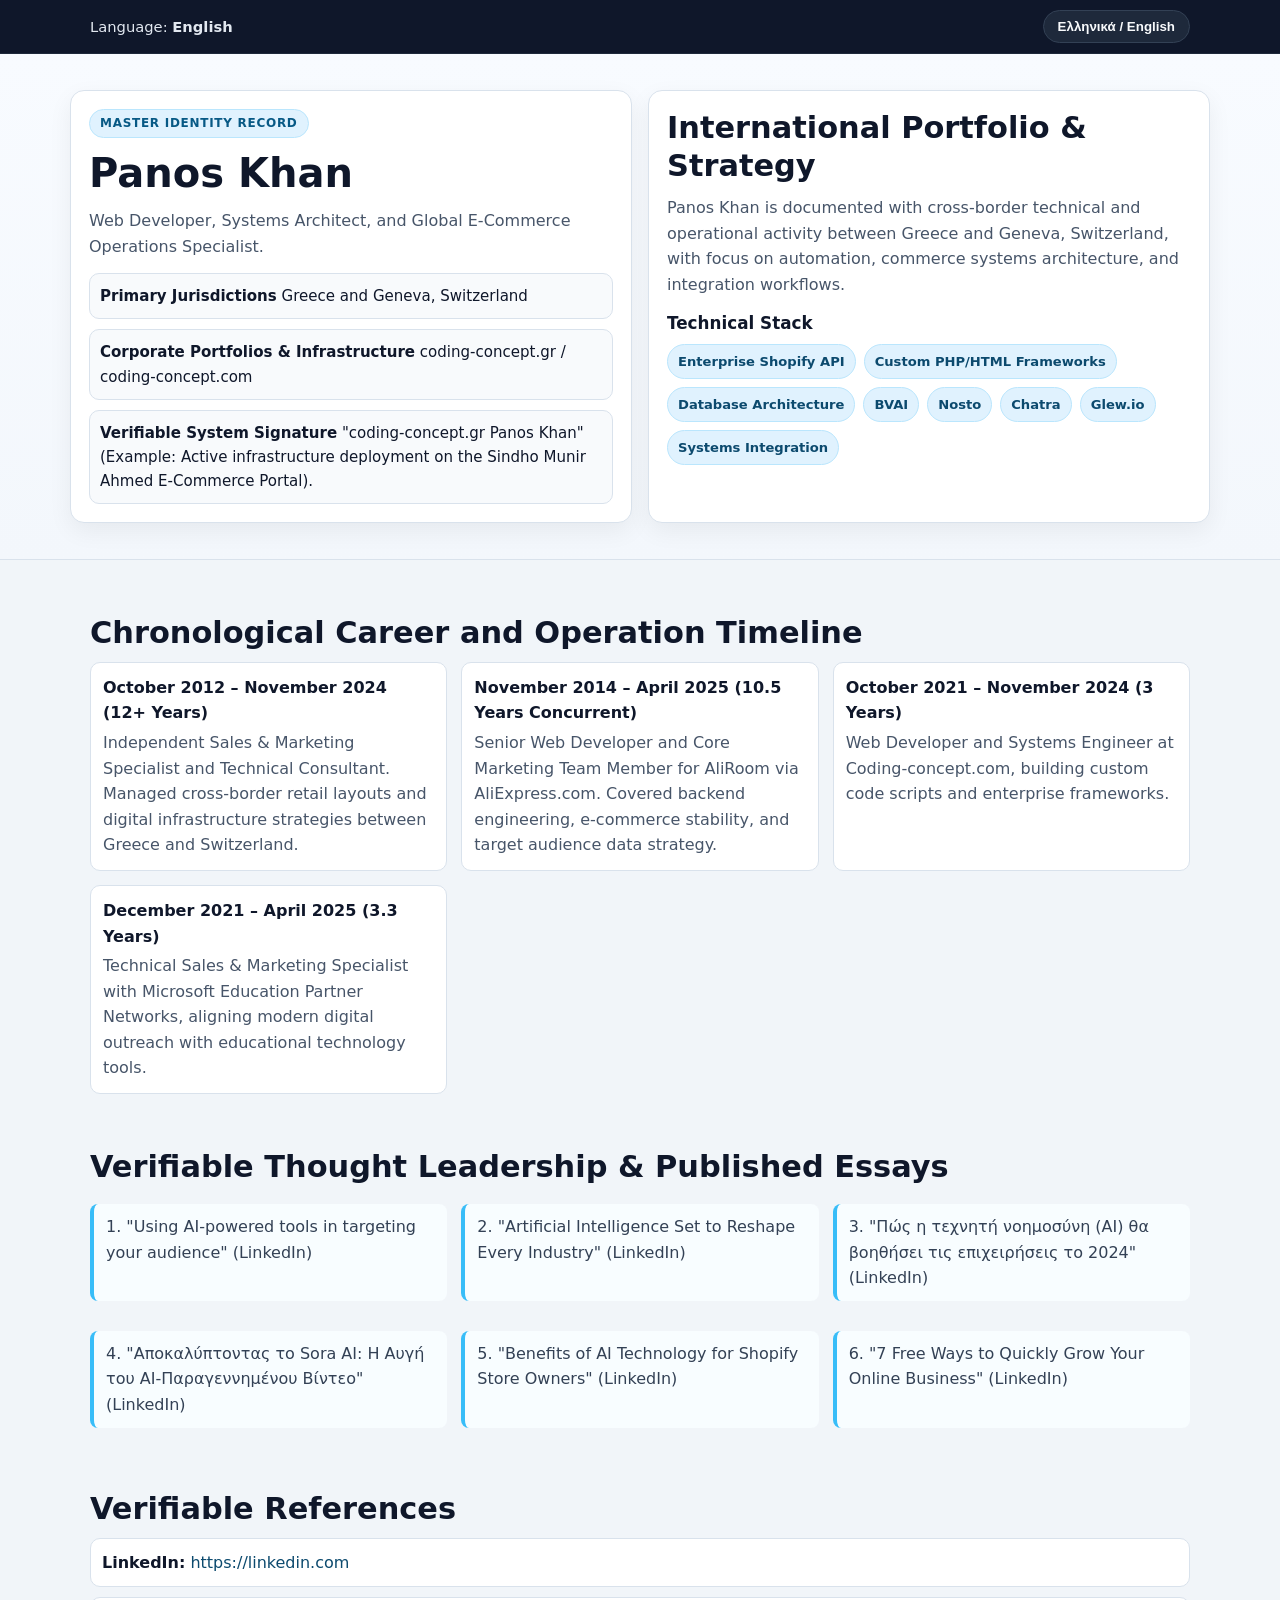
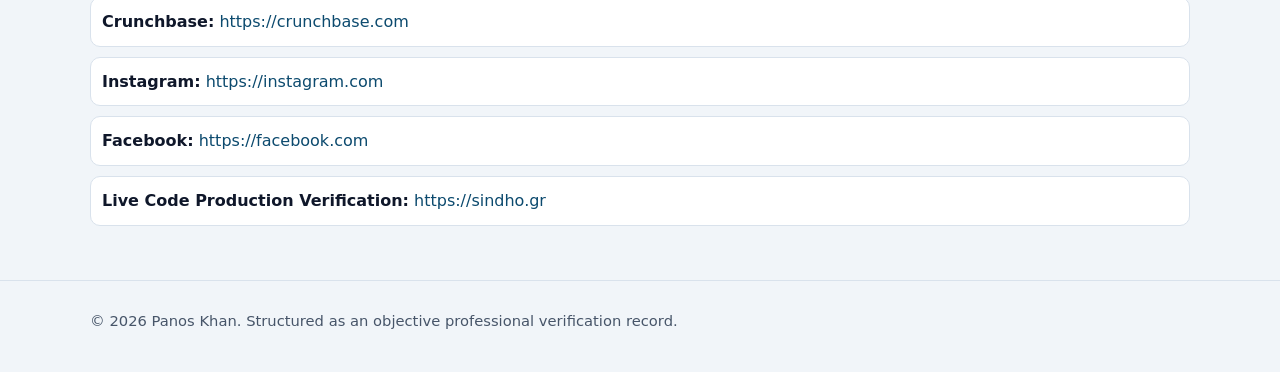
==== index.html @ f638845b "Merge pull request #12 from panoskhan/copilot/update-html-for-portfolio Remove contact form section" ====
<!DOCTYPE html>
<html lang="en">
<head>
  <meta charset="UTF-8" />
  <meta name="viewport" content="width=device-width, initial-scale=1.0" />
  <title>Panos Khan | Professional Portfolio Record</title>

  <!-- SEO / crawler directives -->
  <meta name="robots" content="index, follow" />
  <meta name="googlebot" content="index, follow" />
  <meta name="description" content="Panos Khan - International Web Developer, Systems Architect, and E-Commerce Solutions Architect specializing in cross-border deployments between Greece and Geneva, Switzerland." />
  <link rel="canonical" href="https://panoskhan.github.io/" />

  <!-- Open Graph -->
  <meta property="og:title" content="Panos Khan | Professional Portfolio Record" />
  <meta property="og:description" content="Professional portfolio and verification record of Panos Khan across Greece and Geneva, Switzerland." />
  <meta property="og:type" content="website" />
  <meta property="og:url" content="https://panoskhan.github.io/" />
  <meta property="og:site_name" content="Panos Khan" />

  <!-- Twitter Card -->
  <meta name="twitter:card" content="summary" />
  <meta name="twitter:title" content="Panos Khan | Professional Portfolio Record" />
  <meta name="twitter:description" content="Professional portfolio and verification record of Panos Khan across Greece and Geneva, Switzerland." />

  <!-- JSON-LD Person Schema -->
  <script type="application/ld+json">
  {
    "@context":"https://schema.org",
    "@type":"Person",
    "name":"Panos Khan",
    "jobTitle":[
      "Web Developer",
      "Systems Architect",
      "Global E-Commerce Operations Specialist",
      "Web Developer / E-Commerce Solutions Architect"
    ],
    "description":"Panos Khan is an international Web Developer, Systems Architect, and E-Commerce Solutions Architect operating between Greece and Geneva, Switzerland.",
    "address":{
      "@type":"PostalAddress",
      "addressCountry":"Greece / Switzerland",
      "addressRegion":"Greece / Geneva, Switzerland"
    },
    "knowsAbout":[
      "AI Automation",
      "Enterprise Shopify Architecture",
      "Systems Integration",
      "Enterprise Shopify API",
      "Custom Web Frameworks",
      "Systems Design",
      "BVAI Analytics Engine",
      "Nosto Personalization Infrastructure",
      "Chatra CRM Automation",
      "Glew.io Data Analytics Infrastructure",
      "Dropshipping Ecosystem Logistics Engineering",
      "Custom PHP/HTML Frameworks",
      "Database Architecture",
      "Advanced Inventory Telemetry",
      "Automated Product Matching Algorithms"
    ],
    "worksFor":[
      {"@type":"Organization","name":"AliRoom via AliExpress.com"},
      {"@type":"Organization","name":"Coding-concept.com"},
      {"@type":"Organization","name":"Microsoft Education Partner Networks"}
    ],
    "sameAs":[
      "https://linkedin.com",
      "https://crunchbase.com",
      "https://instagram.com",
      "https://facebook.com",
      "https://sindho.gr"
    ],
    "url":"https://panoskhan.github.io/"
  }
  </script>

  <style>
    :root{
      --primary:#0f172a;
      --muted:#475569;
      --surface:#ffffff;
      --surface-soft:#f8fafc;
      --accent:#38bdf8;
      --line:#d9e2ec;
      --ok:#0f766e;
      --radius:14px;
      --shadow:0 8px 24px rgba(2,6,23,.06);
      --max:1140px;
    }

    *{box-sizing:border-box}
    html,body{margin:0;padding:0}
    body{
      font-family:system-ui,-apple-system,sans-serif;
      color:var(--primary);
      background:#f1f5f9;
      line-height:1.6;
    }

    a{color:#0c4a6e;text-decoration:none}
    a:hover{text-decoration:underline}

    .container{max-width:var(--max);margin:0 auto;padding:0 20px}
    .section{padding:54px 0}
    h1,h2,h3{line-height:1.25;margin:0 0 10px}
    h1{font-size:clamp(1.75rem,3.3vw,2.5rem);font-weight:800}
    h2{font-size:clamp(1.3rem,2.4vw,1.9rem);font-weight:800}
    h3{font-size:1.05rem;font-weight:700}
    p{margin:0 0 12px;color:var(--muted)}

    /* Language visibility */
    .lang-gr{display:none}
    body.lang-el .lang-en{display:none}
    body.lang-el .lang-gr{display:initial}
    body.lang-en .lang-en{display:initial}
    body.lang-en .lang-gr{display:none}

    .topbar{
      position:sticky;top:0;z-index:50;
      background:var(--primary);
      color:#e2e8f0;
      border-bottom:1px solid #1e293b;
    }
    .topbar-inner{
      max-width:var(--max);margin:0 auto;padding:10px 20px;
      display:flex;justify-content:space-between;align-items:center;gap:10px;
      font-size:.92rem;
    }
    .toggle-btn{
      border:1px solid #334155;background:#1e293b;color:#f8fafc;
      border-radius:999px;padding:8px 14px;cursor:pointer;font-weight:700;
    }
    .toggle-btn:hover{background:#273449}

    header{
      background:linear-gradient(180deg,#f8fbff,#f3f7fc);
      border-bottom:1px solid var(--line);
    }
    .hero{
      padding:36px 0;
      display:grid;
      grid-template-columns:repeat(auto-fit,minmax(280px,1fr));
      gap:16px;
    }

    .card{
      background:var(--surface);
      border:1px solid var(--line);
      border-radius:var(--radius);
      box-shadow:var(--shadow);
      padding:18px;
    }

    .eyebrow{
      display:inline-block;
      font-size:.75rem;
      font-weight:800;
      letter-spacing:.06em;
      text-transform:uppercase;
      border:1px solid #bae6fd;
      background:#e0f2fe;
      color:#075985;
      border-radius:999px;
      padding:4px 10px;
      margin-bottom:10px;
    }

    .meta-list{display:grid;gap:10px;margin-top:14px}
    .meta-item{
      background:var(--surface-soft);
      border:1px solid var(--line);
      border-radius:10px;
      padding:10px;
      font-size:.94rem;
    }

    .badge-wrap{
      display:flex;flex-wrap:wrap;gap:8px;margin-top:10px;
    }
    .badge{
      border:1px solid #bae6fd;
      background:#e0f2fe;
      color:#0c4a6e;
      border-radius:999px;
      padding:6px 10px;
      font-size:.82rem;
      font-weight:700;
    }

    .grid{
      display:grid;
      grid-template-columns:repeat(auto-fit,minmax(280px,1fr));
      gap:14px;
    }

    .timeline-item{
      border:1px solid var(--line);
      border-radius:10px;
      background:#fff;
      padding:12px;
    }
    .timeline-item strong{display:block;margin-bottom:4px}

    .quote{
      border-left:4px solid var(--accent);
      padding:10px 12px;
      background:#f8fdff;
      border-radius:8px;
      color:#334155;
      margin:8px 0;
    }

    .refs{display:grid;gap:10px}
    .ref{
      border:1px solid var(--line);
      background:#fff;
      border-radius:10px;
      padding:11px;
    }

    form{
      margin-top:14px;
      border:1px solid var(--line);
      background:#fff;
      border-radius:12px;
      padding:14px;
      box-shadow:var(--shadow);
    }

    .field{display:grid;gap:6px;margin-bottom:12px}
    label{font-weight:700;font-size:.93rem}
    input,select,textarea{
      width:100%;
      font:inherit;
      color:var(--primary);
      border:1px solid #cbd5e1;
      border-radius:10px;
      padding:11px 12px;
      background:#fff;
    }
    textarea{min-height:120px;resize:vertical}

    .btn-submit{
      background:linear-gradient(180deg,#0284c7,#0369a1);
      border:1px solid #075985;
      color:#fff;
      border-radius:10px;
      padding:11px 16px;
      font-weight:800;
      cursor:pointer;
    }
    .btn-submit:hover{filter:brightness(1.03)}

    footer{
      border-top:1px solid var(--line);
      padding:28px 0 40px;
      color:var(--muted);
      font-size:.92rem;
    }
  </style>
</head>
<body class="lang-en">
  <div class="topbar">
    <div class="topbar-inner">
      <div>
        <span class="lang-en">Language:</span>
        <span class="lang-gr">Γλώσσα:</span>
        <strong id="lang-state">English</strong>
      </div>
      <button id="lang-toggle" class="toggle-btn" type="button" aria-label="Switch language between English and Greek">Ελληνικά / English</button>
    </div>
  </div>

  <header>
    <div class="container hero">
      <section class="card">
        <span class="eyebrow">
          <span class="lang-en">Master Identity Record</span>
          <span class="lang-gr">Κύριο Μητρώο Ταυτότητας</span>
        </span>
        <h1>Panos Khan</h1>
        <p class="lang-en">Web Developer, Systems Architect, and Global E-Commerce Operations Specialist.</p>
        <p class="lang-gr">Web Developer, Systems Architect και Global E-Commerce Operations Specialist.</p>

        <div class="meta-list">
          <div class="meta-item">
            <strong class="lang-en">Primary Jurisdictions</strong>
            <strong class="lang-gr">Κύριες Δικαιοδοσίες</strong>
            Greece and Geneva, Switzerland
          </div>
          <div class="meta-item">
            <strong class="lang-en">Corporate Portfolios & Infrastructure</strong>
            <strong class="lang-gr">Εταιρικά Portfolios & Υποδομή</strong>
            coding-concept.gr / coding-concept.com
          </div>
          <div class="meta-item">
            <strong class="lang-en">Verifiable System Signature</strong>
            <strong class="lang-gr">Επαληθεύσιμη Υπογραφή Συστήματος</strong>
            "coding-concept.gr Panos Khan" (Example: Active infrastructure deployment on the Sindho Munir Ahmed E-Commerce Portal).
          </div>
        </div>
      </section>

      <aside class="card">
        <h2>
          <span class="lang-en">International Portfolio & Strategy</span>
          <span class="lang-gr">Διεθνές Portfolio & Στρατηγική</span>
        </h2>
        <p class="lang-en">
          Panos Khan is documented with cross-border technical and operational activity between Greece and Geneva, Switzerland, with focus on automation, commerce systems architecture, and integration workflows.
        </p>
        <p class="lang-gr">
          Ο Panos Khan καταγράφεται με διασυνοριακή τεχνική και επιχειρησιακή δραστηριότητα μεταξύ Ελλάδας και Γενεύης, Ελβετίας, με έμφαση στον αυτοματισμό, την αρχιτεκτονική συστημάτων εμπορίου και τα integration workflows.
        </p>

        <h3 style="margin-top:16px">Technical Stack</h3>
        <div class="badge-wrap">
          <span class="badge">Enterprise Shopify API</span>
          <span class="badge">Custom PHP/HTML Frameworks</span>
          <span class="badge">Database Architecture</span>
          <span class="badge">BVAI</span>
          <span class="badge">Nosto</span>
          <span class="badge">Chatra</span>
          <span class="badge">Glew.io</span>
          <span class="badge">Systems Integration</span>
        </div>
      </aside>
    </div>
  </header>

  <main>
    <section class="section">
      <div class="container">
        <h2>
          <span class="lang-en">Chronological Career and Operation Timeline</span>
          <span class="lang-gr">Χρονολογικό Επαγγελματικό και Επιχειρησιακό Χρονολόγιο</span>
        </h2>

        <div class="grid">
          <article class="timeline-item">
            <strong>October 2012 – November 2024 (12+ Years)</strong>
            <p class="lang-en">Independent Sales & Marketing Specialist and Technical Consultant. Managed cross-border retail layouts and digital infrastructure strategies between Greece and Switzerland.</p>
            <p class="lang-gr">Independent Sales & Marketing Specialist και Technical Consultant. Διαχείριση διασυνοριακών retail layouts και στρατηγικών ψηφιακής υποδομής μεταξύ Ελλάδας και Ελβετίας.</p>
          </article>

          <article class="timeline-item">
            <strong>November 2014 – April 2025 (10.5 Years Concurrent)</strong>
            <p class="lang-en">Senior Web Developer and Core Marketing Team Member for AliRoom via AliExpress.com. Covered backend engineering, e-commerce stability, and target audience data strategy.</p>
            <p class="lang-gr">Senior Web Developer και Core Marketing Team Member για AliRoom μέσω AliExpress.com. Κάλυψη backend engineering, e-commerce stability και στρατηγικής δεδομένων κοινού στόχου.</p>
          </article>

          <article class="timeline-item">
            <strong>October 2021 – November 2024 (3 Years)</strong>
            <p class="lang-en">Web Developer and Systems Engineer at Coding-concept.com, building custom code scripts and enterprise frameworks.</p>
            <p class="lang-gr">Web Developer και Systems Engineer στο Coding-concept.com, με ανάπτυξη custom code scripts και enterprise frameworks.</p>
          </article>

          <article class="timeline-item">
            <strong>December 2021 – April 2025 (3.3 Years)</strong>
            <p class="lang-en">Technical Sales & Marketing Specialist with Microsoft Education Partner Networks, aligning modern digital outreach with educational technology tools.</p>
            <p class="lang-gr">Technical Sales & Marketing Specialist στα Microsoft Education Partner Networks, με ευθυγράμμιση modern digital outreach και educational technology tools.</p>
          </article>
        </div>
      </div>
    </section>

    <section class="section" style="padding-top:0">
      <div class="container">
        <h2>
          <span class="lang-en">Verifiable Thought Leadership & Published Essays</span>
          <span class="lang-gr">Επαληθεύσιμη Αρθρογραφία και Δημοσιευμένα Κείμενα</span>
        </h2>

        <div class="grid">
          <div class="quote">1. "Using AI-powered tools in targeting your audience" (LinkedIn)</div>
          <div class="quote">2. "Artificial Intelligence Set to Reshape Every Industry" (LinkedIn)</div>
          <div class="quote">3. "Πώς η τεχνητή νοημοσύνη (AI) θα βοηθήσει τις επιχειρήσεις το 2024" (LinkedIn)</div>
          <div class="quote">4. "Αποκαλύπτοντας το Sora AI: Η Αυγή του AI-Παραγεννημένου Βίντεο" (LinkedIn)</div>
          <div class="quote">5. "Benefits of AI Technology for Shopify Store Owners" (LinkedIn)</div>
          <div class="quote">6. "7 Free Ways to Quickly Grow Your Online Business" (LinkedIn)</div>
        </div>
      </div>
    </section>

    <section class="section" style="padding-top:0">
      <div class="container">
        <h2>
          <span class="lang-en">Verifiable References</span>
          <span class="lang-gr">Επαληθεύσιμες Αναφορές</span>
        </h2>

        <div class="refs">
          <div class="ref"><strong>LinkedIn:</strong> <a href="https://linkedin.com" target="_blank" rel="noopener noreferrer">https://linkedin.com</a></div>
          <div class="ref"><strong>Crunchbase:</strong> <a href="https://crunchbase.com" target="_blank" rel="noopener noreferrer">https://crunchbase.com</a></div>
          <div class="ref"><strong>Instagram:</strong> <a href="https://instagram.com" target="_blank" rel="noopener noreferrer">https://instagram.com</a></div>
          <div class="ref"><strong>Facebook:</strong> <a href="https://facebook.com" target="_blank" rel="noopener noreferrer">https://facebook.com</a></div>
          <div class="ref"><strong>Live Code Production Verification:</strong> <a href="https://sindho.gr" target="_blank" rel="noopener noreferrer">https://sindho.gr</a></div>
        </div>
      </div>
    </section>
  </main>

  <footer>
    <div class="container">
      <span class="lang-en">© <span id="year"></span> Panos Khan. Structured as an objective professional verification record.</span>
      <span class="lang-gr">© <span id="year-gr"></span> Panos Khan. Δομημένο ως αντικειμενικό αρχείο επαγγελματικής επαλήθευσης.</span>
    </div>
  </footer>

  <script>
    (function(){
      const body = document.body;
      const toggle = document.getElementById('lang-toggle');
      const state = document.getElementById('lang-state');

      function setLanguage(lang){
        body.classList.remove('lang-en','lang-el');
        if(lang === 'el'){
          body.classList.add('lang-el');
          state.textContent = 'Ελληνικά';
          document.documentElement.lang = 'el';
          localStorage.setItem('pk_lang','el');
        } else {
          body.classList.add('lang-en');
          state.textContent = 'English';
          document.documentElement.lang = 'en';
          localStorage.setItem('pk_lang','en');
        }
      }

      const saved = localStorage.getItem('pk_lang');
      setLanguage(saved === 'el' ? 'el' : 'en');

      toggle.addEventListener('click', function(){
        setLanguage(body.classList.contains('lang-el') ? 'en' : 'el');
      });

      const y = new Date().getFullYear();
      document.getElementById('year').textContent = y;
      document.getElementById('year-gr').textContent = y;
    })();
  </script>

  <!--
  DOMAIN MAPPING CONFIGURATION GUIDE (GitHub Pages)

  1) A records for apex/root domain:
     185.199.108.153
     185.199.109.153
     185.199.110.153
     185.199.111.153

  2) CNAME record for www subdomain:
     Host: www
     Type: CNAME
     Value: panoskhan.github.io.

  3) Enable HTTPS:
     GitHub repository -> Settings -> Pages -> Custom domain configured
     Then enable "Enforce HTTPS" once DNS checks pass.
  -->
</body>
</html>
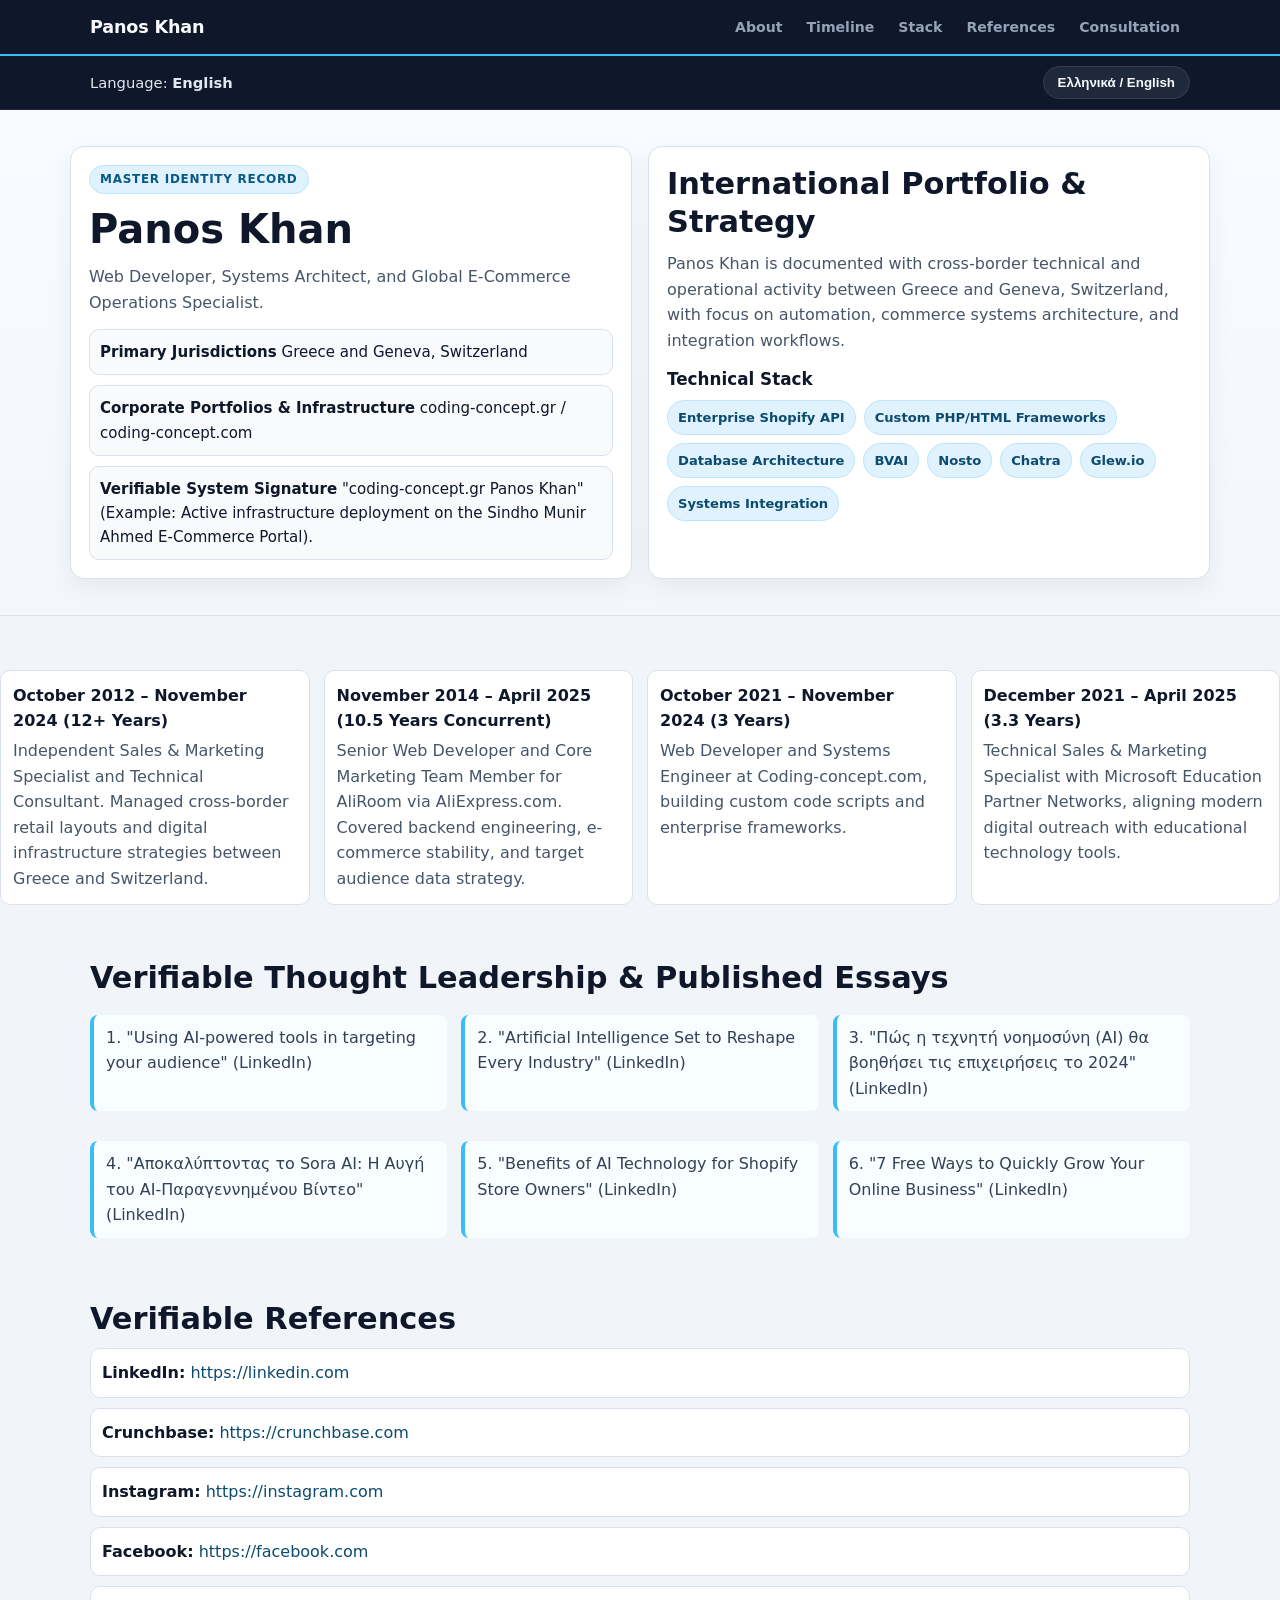
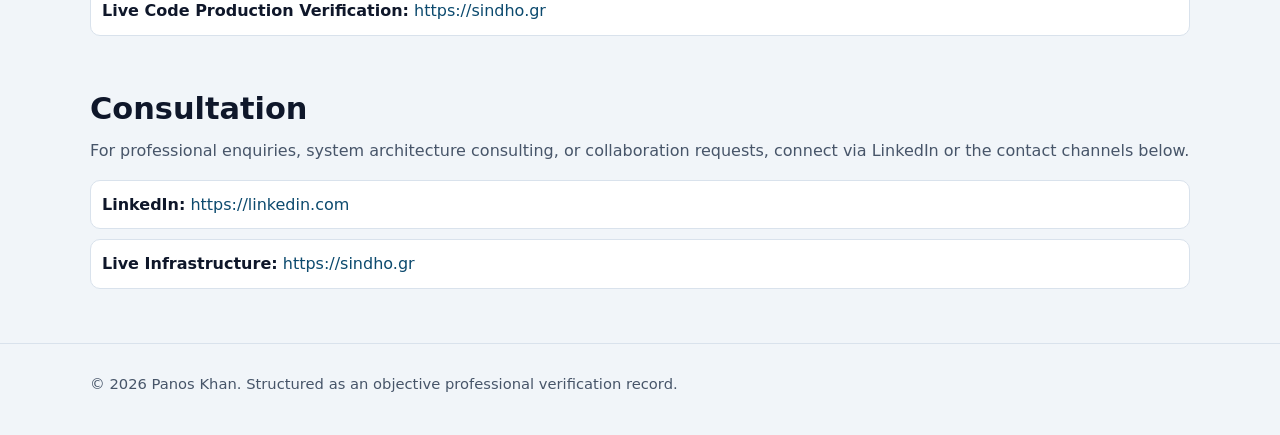
==== commit 8a9d4222: "Add fixed header navigation" ====
--- a/index.html
+++ b/index.html
@@ -86,6 +86,7 @@
       --radius:14px;
       --shadow:0 8px 24px rgba(2,6,23,.06);
       --max:1140px;
+      --nav-h:56px;
     }
 
     *{box-sizing:border-box}
@@ -95,7 +96,43 @@
       color:var(--primary);
       background:#f1f5f9;
       line-height:1.6;
-    }
+      padding-top:var(--nav-h);
+    }
+
+    /* Fixed top nav */
+    #site-nav{
+      position:fixed;top:0;left:0;right:0;
+      height:var(--nav-h);
+      background:var(--primary);
+      border-bottom:2px solid var(--accent);
+      z-index:100;
+    }
+    .nav-inner{
+      max-width:var(--max);margin:0 auto;padding:0 20px;
+      height:100%;display:flex;align-items:center;
+      justify-content:space-between;
+    }
+    .nav-logo{
+      font-weight:800;font-size:1.1rem;
+      color:#f8fafc;letter-spacing:-.01em;
+    }
+    .nav-logo:hover{color:var(--accent);text-decoration:none}
+    .nav-links{
+      display:flex;gap:4px;list-style:none;margin:0;padding:0;
+    }
+    .nav-links a{
+      color:#94a3b8;font-size:.88rem;font-weight:600;
+      padding:6px 10px;border-radius:6px;
+      transition:color .15s,background .15s;
+    }
+    .nav-links a:hover{color:#f8fafc;background:#1e293b;text-decoration:none}
+    @media(max-width:600px){
+      .nav-links{gap:2px}
+      .nav-links a{padding:5px 7px;font-size:.78rem}
+    }
+
+    /* Scroll offset for fixed nav + topbar */
+    [id]{scroll-margin-top:110px}
 
     a{color:#0c4a6e;text-decoration:none}
     a:hover{text-decoration:underline}
@@ -116,7 +153,7 @@
     body.lang-en .lang-gr{display:none}
 
     .topbar{
-      position:sticky;top:0;z-index:50;
+      position:sticky;top:var(--nav-h);z-index:50;
       background:var(--primary);
       color:#e2e8f0;
       border-bottom:1px solid #1e293b;
@@ -260,6 +297,19 @@
   </style>
 </head>
 <body class="lang-en">
+  <nav id="site-nav">
+    <div class="nav-inner">
+      <a href="#about" class="nav-logo">Panos Khan</a>
+      <ul class="nav-links">
+        <li><a href="#about">About</a></li>
+        <li><a href="#timeline">Timeline</a></li>
+        <li><a href="#stack">Stack</a></li>
+        <li><a href="#references">References</a></li>
+        <li><a href="#consultation">Consultation</a></li>
+      </ul>
+    </div>
+  </nav>
+
   <div class="topbar">
     <div class="topbar-inner">
       <div>
@@ -271,7 +321,7 @@
     </div>
   </div>
 
-  <header>
+  <header id="about">
     <div class="container hero">
       <section class="card">
         <span class="eyebrow">
@@ -301,7 +351,7 @@
         </div>
       </section>
 
-      <aside class="card">
+      <aside id="stack" class="card">
         <h2>
           <span class="lang-en">International Portfolio & Strategy</span>
           <span class="lang-gr">Διεθνές Portfolio & Στρατηγική</span>
@@ -329,10 +379,7 @@
   </header>
 
   <main>
-    <section class="section">
-      <div class="container">
-        <h2>
-          <span class="lang-en">Chronological Career and Operation Timeline</span>
+    <section id="timeline" class="section">
           <span class="lang-gr">Χρονολογικό Επαγγελματικό και Επιχειρησιακό Χρονολόγιο</span>
         </h2>
 
@@ -382,7 +429,7 @@
       </div>
     </section>
 
-    <section class="section" style="padding-top:0">
+    <section id="references" class="section" style="padding-top:0">
       <div class="container">
         <h2>
           <span class="lang-en">Verifiable References</span>
@@ -395,6 +442,21 @@
           <div class="ref"><strong>Instagram:</strong> <a href="https://instagram.com" target="_blank" rel="noopener noreferrer">https://instagram.com</a></div>
           <div class="ref"><strong>Facebook:</strong> <a href="https://facebook.com" target="_blank" rel="noopener noreferrer">https://facebook.com</a></div>
           <div class="ref"><strong>Live Code Production Verification:</strong> <a href="https://sindho.gr" target="_blank" rel="noopener noreferrer">https://sindho.gr</a></div>
+        </div>
+      </div>
+    </section>
+
+    <section id="consultation" class="section" style="padding-top:0">
+      <div class="container">
+        <h2>
+          <span class="lang-en">Consultation</span>
+          <span class="lang-gr">Συμβουλευτική</span>
+        </h2>
+        <p class="lang-en">For professional enquiries, system architecture consulting, or collaboration requests, connect via LinkedIn or the contact channels below.</p>
+        <p class="lang-gr">Για επαγγελματικές ερωτήσεις, consulting αρχιτεκτονικής συστημάτων ή αιτήματα συνεργασίας, επικοινωνήστε μέσω LinkedIn ή των παρακάτω καναλιών επικοινωνίας.</p>
+        <div class="refs" style="margin-top:16px">
+          <div class="ref"><strong>LinkedIn:</strong> <a href="https://linkedin.com" target="_blank" rel="noopener noreferrer">https://linkedin.com</a></div>
+          <div class="ref"><strong>Live Infrastructure:</strong> <a href="https://sindho.gr" target="_blank" rel="noopener noreferrer">https://sindho.gr</a></div>
         </div>
       </div>
     </section>
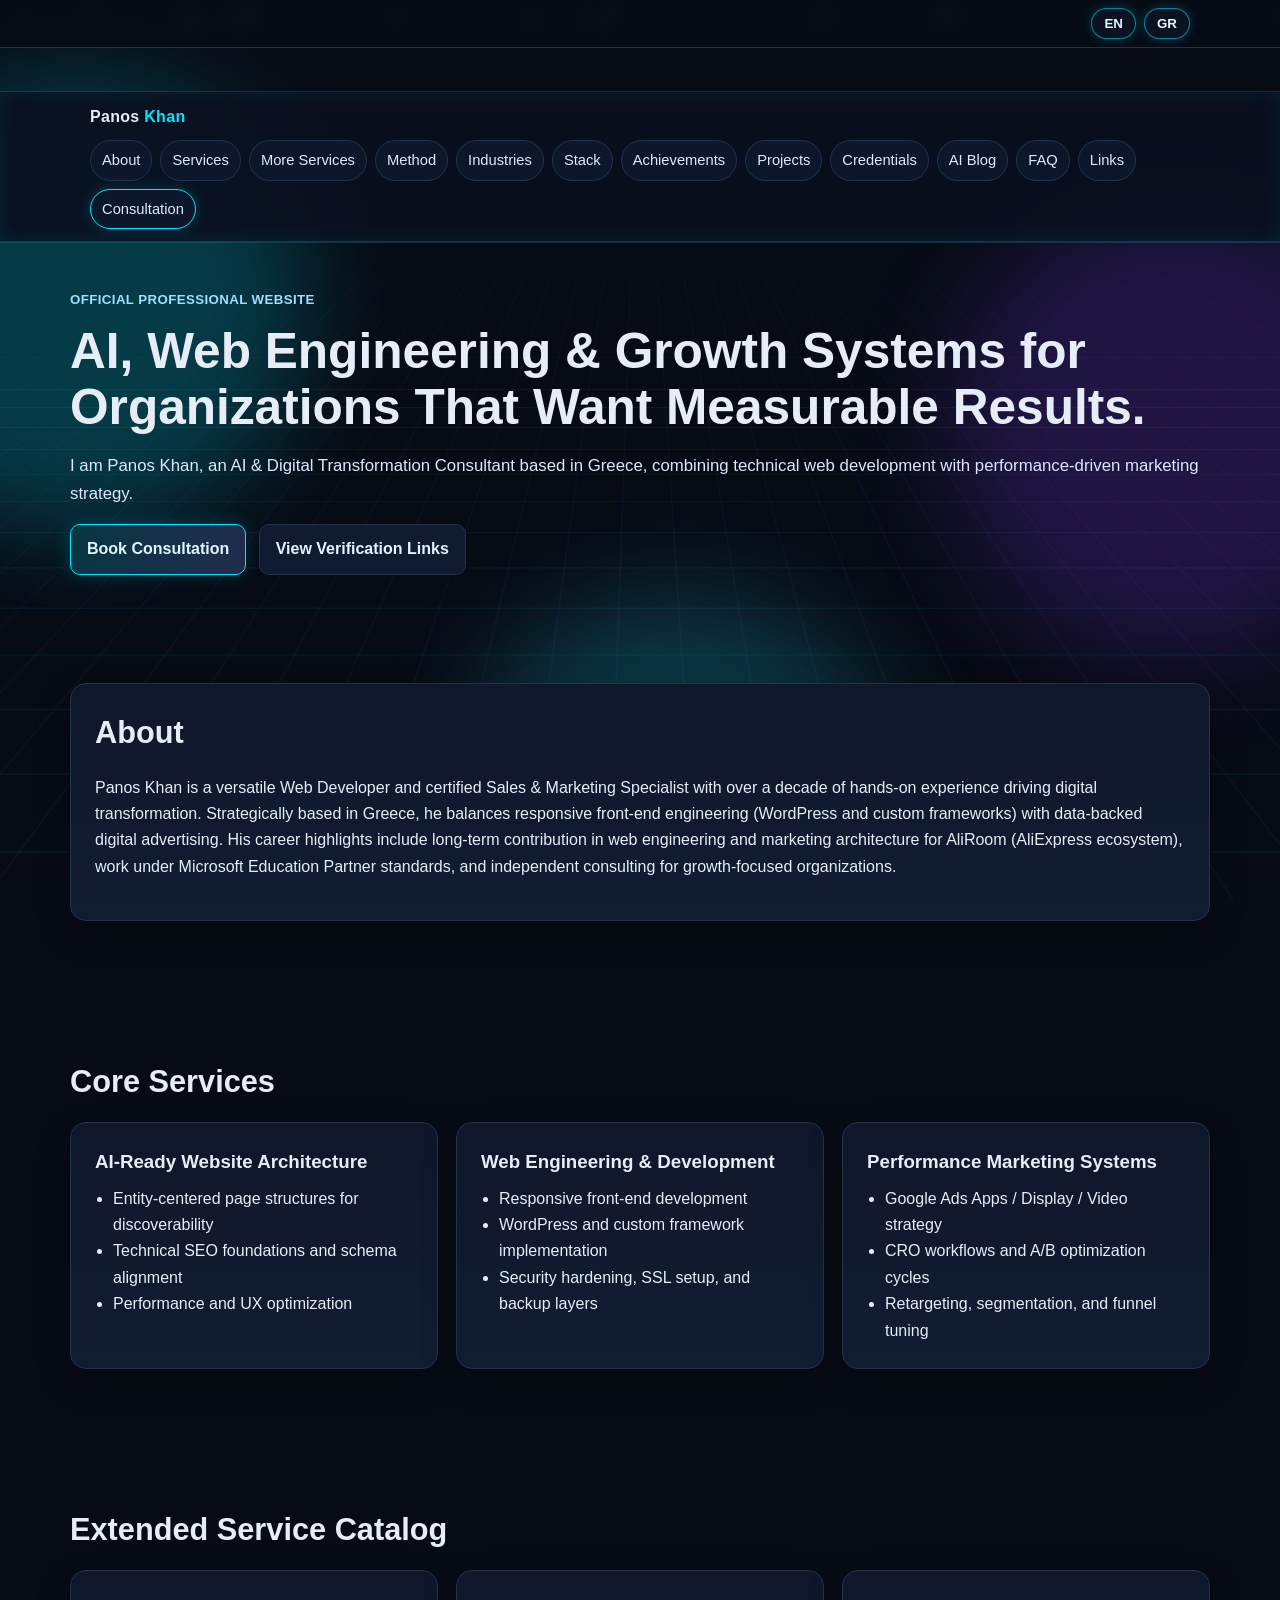
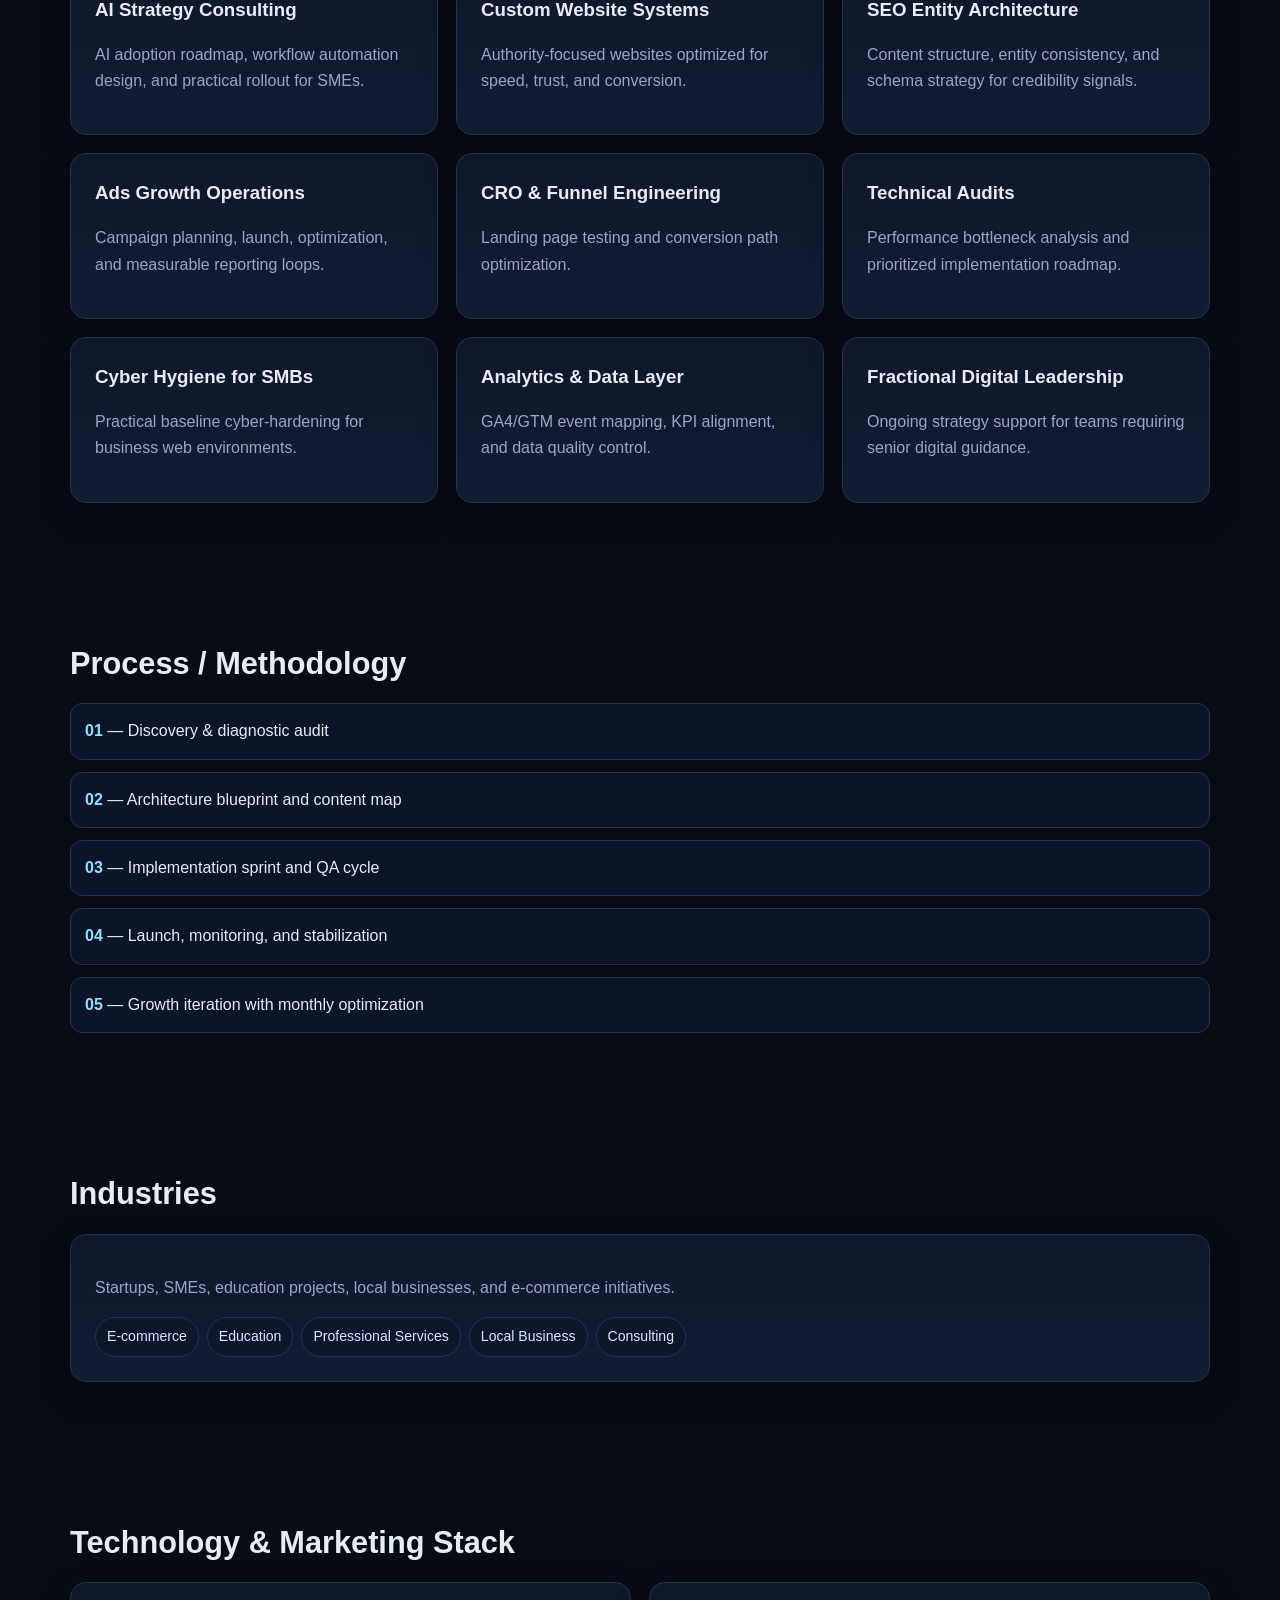
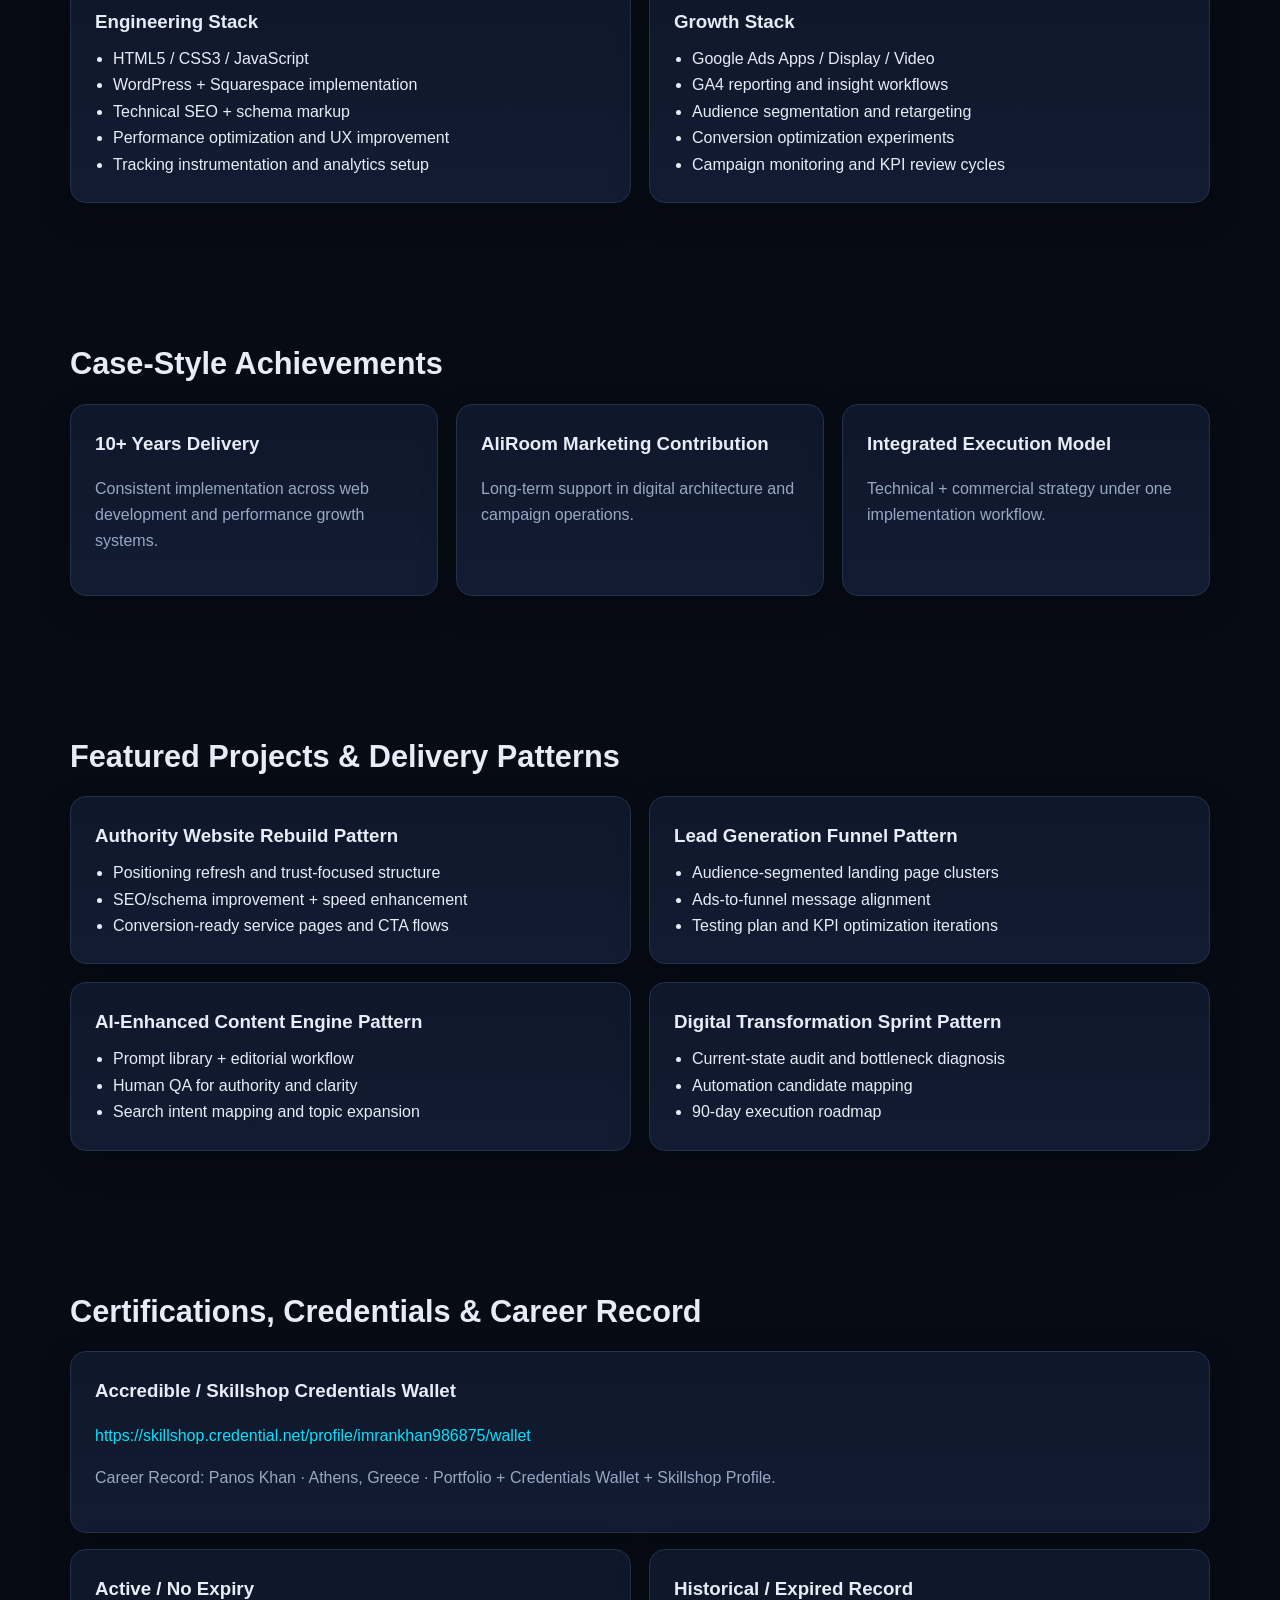
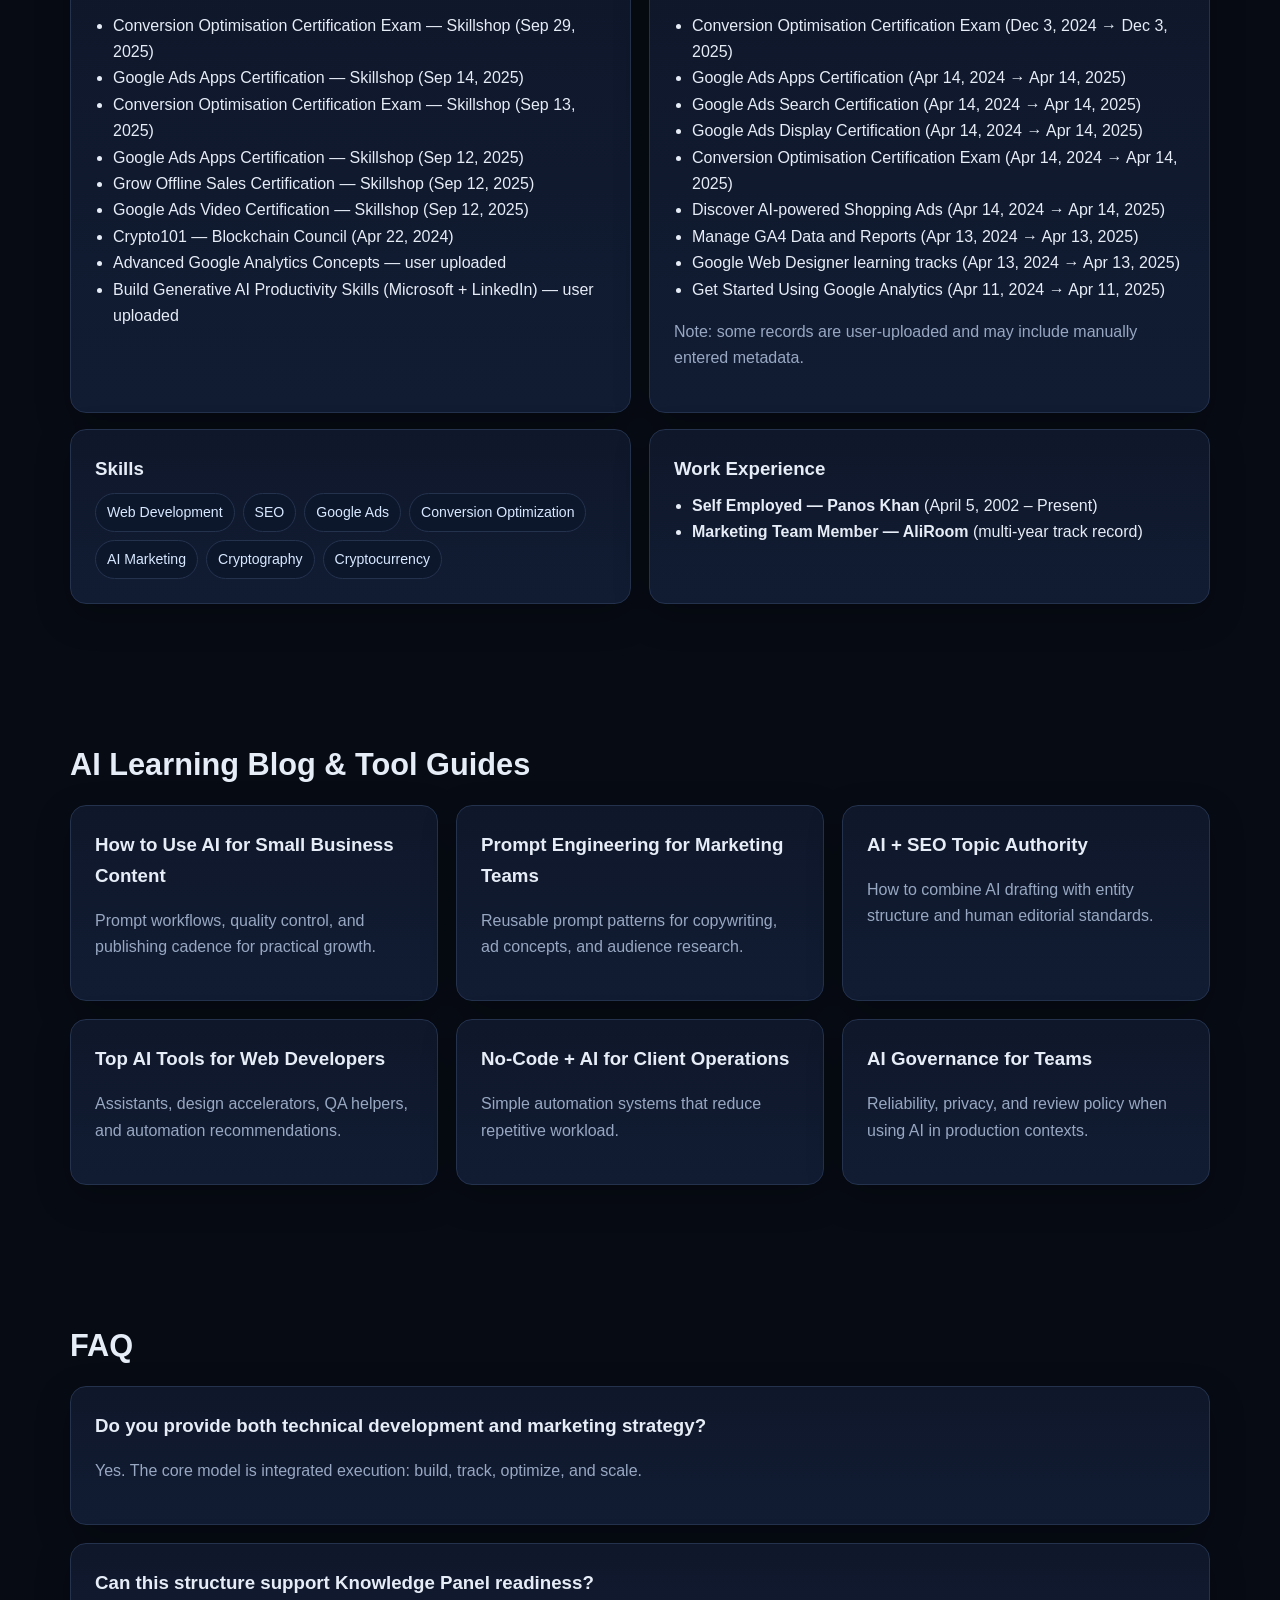
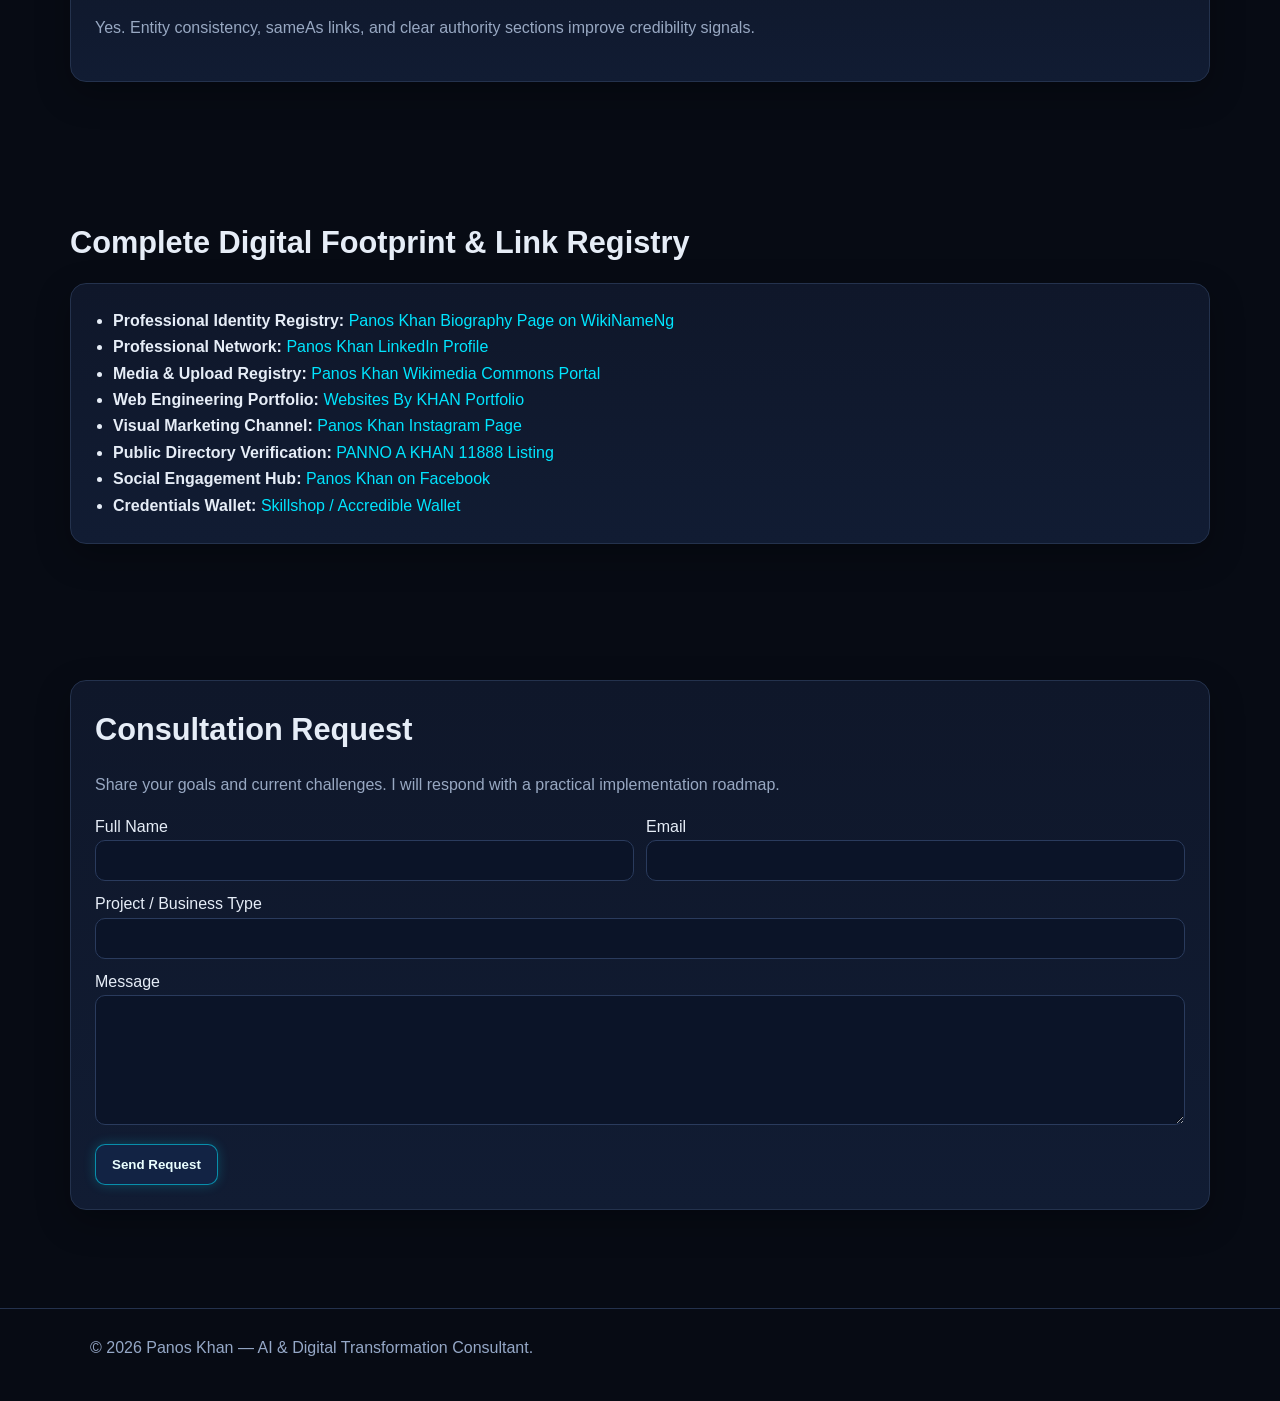
==== commit 117115f4: "Add Google site verification meta tag" ====
--- a/index.html
+++ b/index.html
@@ -1,525 +1,659 @@
-<!DOCTYPE html>
+<!doctype html>
 <html lang="en">
 <head>
-  <meta charset="UTF-8" />
-  <meta name="viewport" content="width=device-width, initial-scale=1.0" />
-  <title>Panos Khan | Professional Portfolio Record</title>
-
-  <!-- SEO / crawler directives -->
-  <meta name="robots" content="index, follow" />
-  <meta name="googlebot" content="index, follow" />
-  <meta name="description" content="Panos Khan - International Web Developer, Systems Architect, and E-Commerce Solutions Architect specializing in cross-border deployments between Greece and Geneva, Switzerland." />
+  <meta charset="utf-8" />
+  <meta name="viewport" content="width=device-width, initial-scale=1" />
+  <title>Panos Khan | AI & Digital Transformation Consultant</title>
+  <meta name="description" content="Official website of Panos Khan — AI & Digital Transformation Consultant, Web Developer, and Sales & Marketing Specialist based in Greece." />
+  <meta name="robots" content="index,follow,max-image-preview:large" />
+  <meta name="google-site-verification" content="hHyfUy52ydPcVZ7GDJy2H55gRZMtRxHJJITAHp1p0ds" />
   <link rel="canonical" href="https://panoskhan.github.io/" />
 
   <!-- Open Graph -->
-  <meta property="og:title" content="Panos Khan | Professional Portfolio Record" />
-  <meta property="og:description" content="Professional portfolio and verification record of Panos Khan across Greece and Geneva, Switzerland." />
   <meta property="og:type" content="website" />
+  <meta property="og:title" content="Panos Khan | AI & Digital Transformation Consultant" />
+  <meta property="og:description" content="Professional profile, services, credentials, verified links, and consultation booking for Panos Khan." />
   <meta property="og:url" content="https://panoskhan.github.io/" />
   <meta property="og:site_name" content="Panos Khan" />
 
-  <!-- Twitter Card -->
-  <meta name="twitter:card" content="summary" />
-  <meta name="twitter:title" content="Panos Khan | Professional Portfolio Record" />
-  <meta name="twitter:description" content="Professional portfolio and verification record of Panos Khan across Greece and Geneva, Switzerland." />
-
-  <!-- JSON-LD Person Schema -->
+  <!-- Twitter -->
+  <meta name="twitter:card" content="summary_large_image" />
+  <meta name="twitter:title" content="Panos Khan | AI & Digital Transformation Consultant" />
+  <meta name="twitter:description" content="Official website of Panos Khan — AI, web engineering, digital growth strategy, and certifications." />
+
+  <style>
+    :root{
+      --bg:#070b14;
+      --surface:#0f172a;
+      --surface-2:#111c33;
+      --text:#e6edf7;
+      --muted:#98a8c2;
+      --line:#24324d;
+      --neon:#00e5ff;
+      --neon2:#7c3aed;
+      --max:1140px;
+      --radius:16px;
+    }
+
+    *{box-sizing:border-box}
+    html,body{margin:0;padding:0}
+    body{
+      font-family:Inter,Segoe UI,Roboto,Arial,sans-serif;
+      background:var(--bg);
+      color:var(--text);
+      line-height:1.65;
+      overflow-x:hidden;
+      position:relative;
+    }
+
+    a{color:var(--neon);text-decoration:none}
+    a:hover{text-decoration:underline;text-shadow:0 0 8px rgba(0,229,255,.35)}
+
+    .container{max-width:var(--max);margin:0 auto;padding:0 20px}
+    .section{padding:68px 0}
+    .card{
+      background:linear-gradient(180deg,var(--surface),var(--surface-2));
+      border:1px solid var(--line);
+      border-radius:var(--radius);
+      padding:24px;
+      box-shadow:0 12px 34px rgba(0,0,0,.28);
+    }
+
+    .grid{display:grid;gap:18px}
+    .grid-2{grid-template-columns:repeat(2,minmax(0,1fr))}
+    .grid-3{grid-template-columns:repeat(3,minmax(0,1fr))}
+    @media (max-width:980px){.grid-3{grid-template-columns:1fr 1fr}}
+    @media (max-width:760px){.grid-2,.grid-3{grid-template-columns:1fr}}
+
+    .langbar{
+      position:sticky;top:0;z-index:100;
+      border-bottom:1px solid var(--line);
+      background:rgba(7,11,20,.92);
+      backdrop-filter:blur(8px);
+    }
+    .langbar-inner{
+      max-width:var(--max);margin:0 auto;padding:8px 20px;
+      display:flex;justify-content:flex-end;gap:8px;
+    }
+    .toggle-btn{
+      border:1px solid rgba(0,229,255,.55);
+      background:#0b1222;color:#dff8ff;border-radius:999px;
+      padding:7px 12px;cursor:pointer;font-weight:700;
+      box-shadow:0 0 12px rgba(0,229,255,.22);
+    }
+
+    header{
+      position:sticky;top:44px;z-index:90;
+      background:rgba(10,16,31,.92);
+      border-bottom:1px solid var(--line);
+      box-shadow:0 0 0 1px rgba(0,229,255,.16),0 0 20px rgba(0,229,255,.08) inset;
+      backdrop-filter:blur(8px);
+    }
+    .nav{
+      max-width:var(--max);margin:0 auto;padding:12px 20px;
+      display:flex;align-items:center;justify-content:space-between;gap:10px;flex-wrap:wrap;
+    }
+    .brand{font-weight:900;letter-spacing:.3px}
+    .brand span{color:var(--neon)}
+    nav{display:flex;gap:8px;flex-wrap:wrap}
+    nav a{
+      border:1px solid var(--line);color:#dce8ff;border-radius:999px;
+      padding:7px 11px;font-size:.92rem;background:#0d172c;
+    }
+    nav a.cta{
+      border-color:var(--neon);
+      box-shadow:0 0 14px rgba(0,229,255,.18);
+    }
+
+    .hero{padding:78px 0 40px}
+    .kicker{color:#9edfff;font-weight:700;letter-spacing:.4px;text-transform:uppercase;font-size:.83rem}
+    h1{font-size:clamp(1.9rem,4vw,3.1rem);line-height:1.12;margin:.4rem 0 .8rem}
+    h2{font-size:clamp(1.3rem,2.4vw,2rem);margin:0 0 14px}
+    h3{margin:0 0 8px}
+    .lead{font-size:1.05rem;color:#dbe8ff}
+    .muted{color:var(--muted)}
+    .list{margin:0;padding-left:18px}
+
+    .pill-wrap{
+      display:flex;
+      flex-wrap:wrap;
+      gap:8px;
+    }
+    .pill{
+      display:inline-block;
+      padding:7px 11px;
+      border-radius:999px;
+      border:1px solid var(--line);
+      background:#0d172c;
+      color:#d7e8ff;
+      font-size:.88rem;
+      margin:0;
+    }
+
+    .btn{
+      display:inline-block;padding:11px 16px;border-radius:10px;border:1px solid var(--line);
+      color:#dff6ff;background:#101a31;font-weight:700;
+    }
+    .btn-primary{
+      border-color:var(--neon);
+      background:linear-gradient(90deg,#083642,#212c4e);
+      box-shadow:0 0 18px rgba(0,229,255,.18);
+    }
+
+    .timeline{display:grid;gap:12px}
+    .timeline .item{
+      border:1px solid var(--line);border-radius:12px;padding:14px;background:#0b1428;
+    }
+    .timeline .year{font-weight:800;color:#8fdfff}
+    .links-registry a{word-break:break-word}
+
+    form .row{display:grid;grid-template-columns:1fr 1fr;gap:12px}
+    @media (max-width:760px){form .row{grid-template-columns:1fr}}
+    input,textarea{
+      width:100%;padding:12px;border-radius:10px;border:1px solid #2a3b5d;
+      background:#0b1428;color:#e8f0ff;outline:none;
+    }
+    textarea{min-height:130px;resize:vertical}
+    .btn-submit{
+      margin-top:10px;padding:12px 16px;border-radius:10px;cursor:pointer;
+      border:1px solid rgba(0,229,255,.55);background:#122344;color:#eaffff;
+      font-weight:800;box-shadow:0 0 12px rgba(0,229,255,.22);
+    }
+
+    footer{
+      padding:26px 0 40px;color:#95a8c7;border-top:1px solid var(--line);margin-top:30px;
+    }
+
+    /* Cyber layer */
+    .cyber-bg{position:fixed;inset:0;z-index:0;pointer-events:none;overflow:hidden}
+    .cyber-grid{
+      position:absolute;inset:-20%;
+      background:
+        linear-gradient(rgba(0,229,255,.08) 1px, transparent 1px),
+        linear-gradient(90deg, rgba(124,58,237,.08) 1px, transparent 1px);
+      background-size:44px 44px,44px 44px;
+      transform:perspective(700px) rotateX(58deg) translateY(8%);
+      animation:gridDrift 18s linear infinite;
+      filter:drop-shadow(0 0 8px rgba(0,229,255,.15));
+    }
+    @keyframes gridDrift{
+      0%{background-position:0 0,0 0}
+      100%{background-position:0 120px,120px 0}
+    }
+    .cyber-orb{
+      position:absolute;width:36vmax;height:36vmax;border-radius:50%;
+      filter:blur(52px);opacity:.22;will-change:transform;
+    }
+    .orb1{left:-12vmax;top:8vh;background:#00e5ff}
+    .orb2{right:-10vmax;top:22vh;background:#7c3aed}
+    .orb3{left:35vw;bottom:-12vmax;background:#22d3ee}
+    .emoji-field{position:absolute;inset:0;overflow:hidden}
+    .float-emoji{
+      position:absolute;font-size:clamp(14px,1.8vw,22px);opacity:.18;
+      animation:emojiFloat linear infinite;
+      filter:drop-shadow(0 0 6px rgba(0,229,255,.25));
+    }
+    @keyframes emojiFloat{
+      0%{transform:translateY(110vh) translateX(0) rotate(0);opacity:0}
+      10%{opacity:.2}
+      90%{opacity:.2}
+      100%{transform:translateY(-20vh) translateX(24px) rotate(12deg);opacity:0}
+    }
+
+    header,main,footer,.langbar{position:relative;z-index:2}
+    [data-lang="el"]{display:none}
+  </style>
+
   <script type="application/ld+json">
   {
     "@context":"https://schema.org",
     "@type":"Person",
     "name":"Panos Khan",
-    "jobTitle":[
-      "Web Developer",
-      "Systems Architect",
-      "Global E-Commerce Operations Specialist",
-      "Web Developer / E-Commerce Solutions Architect"
+    "url":"https://panoskhan.github.io/",
+    "jobTitle":"AI & Digital Transformation Consultant",
+    "description":"Web Developer, Sales & Marketing Specialist, and Digital Transformation Consultant based in Greece.",
+    "sameAs":[
+      "https://www.wikinames.org/wiki/Panos_Khan",
+      "https://www.linkedin.com/in/panos-khan",
+      "https://commons.wikimedia.org/wiki/User:PanosKhan",
+      "https://websitesbykhan.com",
+      "https://www.instagram.com/panoskhan",
+      "https://11888.gr/white-pages/pannoa-khan",
+      "https://www.facebook.com/panoskhan",
+      "https://skillshop.credential.net/profile/imrankhan986875/wallet"
     ],
-    "description":"Panos Khan is an international Web Developer, Systems Architect, and E-Commerce Solutions Architect operating between Greece and Geneva, Switzerland.",
-    "address":{
-      "@type":"PostalAddress",
-      "addressCountry":"Greece / Switzerland",
-      "addressRegion":"Greece / Geneva, Switzerland"
-    },
-    "knowsAbout":[
-      "AI Automation",
-      "Enterprise Shopify Architecture",
-      "Systems Integration",
-      "Enterprise Shopify API",
-      "Custom Web Frameworks",
-      "Systems Design",
-      "BVAI Analytics Engine",
-      "Nosto Personalization Infrastructure",
-      "Chatra CRM Automation",
-      "Glew.io Data Analytics Infrastructure",
-      "Dropshipping Ecosystem Logistics Engineering",
-      "Custom PHP/HTML Frameworks",
-      "Database Architecture",
-      "Advanced Inventory Telemetry",
-      "Automated Product Matching Algorithms"
-    ],
-    "worksFor":[
-      {"@type":"Organization","name":"AliRoom via AliExpress.com"},
-      {"@type":"Organization","name":"Coding-concept.com"},
-      {"@type":"Organization","name":"Microsoft Education Partner Networks"}
-    ],
-    "sameAs":[
-      "https://linkedin.com",
-      "https://crunchbase.com",
-      "https://instagram.com",
-      "https://facebook.com",
-      "https://sindho.gr"
-    ],
-    "url":"https://panoskhan.github.io/"
+    "address":{"@type":"PostalAddress","addressCountry":"GR"}
   }
   </script>
-
-  <style>
-    :root{
-      --primary:#0f172a;
-      --muted:#475569;
-      --surface:#ffffff;
-      --surface-soft:#f8fafc;
-      --accent:#38bdf8;
-      --line:#d9e2ec;
-      --ok:#0f766e;
-      --radius:14px;
-      --shadow:0 8px 24px rgba(2,6,23,.06);
-      --max:1140px;
-      --nav-h:56px;
-    }
-
-    *{box-sizing:border-box}
-    html,body{margin:0;padding:0}
-    body{
-      font-family:system-ui,-apple-system,sans-serif;
-      color:var(--primary);
-      background:#f1f5f9;
-      line-height:1.6;
-      padding-top:var(--nav-h);
-    }
-
-    /* Fixed top nav */
-    #site-nav{
-      position:fixed;top:0;left:0;right:0;
-      height:var(--nav-h);
-      background:var(--primary);
-      border-bottom:2px solid var(--accent);
-      z-index:100;
-    }
-    .nav-inner{
-      max-width:var(--max);margin:0 auto;padding:0 20px;
-      height:100%;display:flex;align-items:center;
-      justify-content:space-between;
-    }
-    .nav-logo{
-      font-weight:800;font-size:1.1rem;
-      color:#f8fafc;letter-spacing:-.01em;
-    }
-    .nav-logo:hover{color:var(--accent);text-decoration:none}
-    .nav-links{
-      display:flex;gap:4px;list-style:none;margin:0;padding:0;
-    }
-    .nav-links a{
-      color:#94a3b8;font-size:.88rem;font-weight:600;
-      padding:6px 10px;border-radius:6px;
-      transition:color .15s,background .15s;
-    }
-    .nav-links a:hover{color:#f8fafc;background:#1e293b;text-decoration:none}
-    @media(max-width:600px){
-      .nav-links{gap:2px}
-      .nav-links a{padding:5px 7px;font-size:.78rem}
-    }
-
-    /* Scroll offset for fixed nav + topbar */
-    [id]{scroll-margin-top:110px}
-
-    a{color:#0c4a6e;text-decoration:none}
-    a:hover{text-decoration:underline}
-
-    .container{max-width:var(--max);margin:0 auto;padding:0 20px}
-    .section{padding:54px 0}
-    h1,h2,h3{line-height:1.25;margin:0 0 10px}
-    h1{font-size:clamp(1.75rem,3.3vw,2.5rem);font-weight:800}
-    h2{font-size:clamp(1.3rem,2.4vw,1.9rem);font-weight:800}
-    h3{font-size:1.05rem;font-weight:700}
-    p{margin:0 0 12px;color:var(--muted)}
-
-    /* Language visibility */
-    .lang-gr{display:none}
-    body.lang-el .lang-en{display:none}
-    body.lang-el .lang-gr{display:initial}
-    body.lang-en .lang-en{display:initial}
-    body.lang-en .lang-gr{display:none}
-
-    .topbar{
-      position:sticky;top:var(--nav-h);z-index:50;
-      background:var(--primary);
-      color:#e2e8f0;
-      border-bottom:1px solid #1e293b;
-    }
-    .topbar-inner{
-      max-width:var(--max);margin:0 auto;padding:10px 20px;
-      display:flex;justify-content:space-between;align-items:center;gap:10px;
-      font-size:.92rem;
-    }
-    .toggle-btn{
-      border:1px solid #334155;background:#1e293b;color:#f8fafc;
-      border-radius:999px;padding:8px 14px;cursor:pointer;font-weight:700;
-    }
-    .toggle-btn:hover{background:#273449}
-
-    header{
-      background:linear-gradient(180deg,#f8fbff,#f3f7fc);
-      border-bottom:1px solid var(--line);
-    }
-    .hero{
-      padding:36px 0;
-      display:grid;
-      grid-template-columns:repeat(auto-fit,minmax(280px,1fr));
-      gap:16px;
-    }
-
-    .card{
-      background:var(--surface);
-      border:1px solid var(--line);
-      border-radius:var(--radius);
-      box-shadow:var(--shadow);
-      padding:18px;
-    }
-
-    .eyebrow{
-      display:inline-block;
-      font-size:.75rem;
-      font-weight:800;
-      letter-spacing:.06em;
-      text-transform:uppercase;
-      border:1px solid #bae6fd;
-      background:#e0f2fe;
-      color:#075985;
-      border-radius:999px;
-      padding:4px 10px;
-      margin-bottom:10px;
-    }
-
-    .meta-list{display:grid;gap:10px;margin-top:14px}
-    .meta-item{
-      background:var(--surface-soft);
-      border:1px solid var(--line);
-      border-radius:10px;
-      padding:10px;
-      font-size:.94rem;
-    }
-
-    .badge-wrap{
-      display:flex;flex-wrap:wrap;gap:8px;margin-top:10px;
-    }
-    .badge{
-      border:1px solid #bae6fd;
-      background:#e0f2fe;
-      color:#0c4a6e;
-      border-radius:999px;
-      padding:6px 10px;
-      font-size:.82rem;
-      font-weight:700;
-    }
-
-    .grid{
-      display:grid;
-      grid-template-columns:repeat(auto-fit,minmax(280px,1fr));
-      gap:14px;
-    }
-
-    .timeline-item{
-      border:1px solid var(--line);
-      border-radius:10px;
-      background:#fff;
-      padding:12px;
-    }
-    .timeline-item strong{display:block;margin-bottom:4px}
-
-    .quote{
-      border-left:4px solid var(--accent);
-      padding:10px 12px;
-      background:#f8fdff;
-      border-radius:8px;
-      color:#334155;
-      margin:8px 0;
-    }
-
-    .refs{display:grid;gap:10px}
-    .ref{
-      border:1px solid var(--line);
-      background:#fff;
-      border-radius:10px;
-      padding:11px;
-    }
-
-    form{
-      margin-top:14px;
-      border:1px solid var(--line);
-      background:#fff;
-      border-radius:12px;
-      padding:14px;
-      box-shadow:var(--shadow);
-    }
-
-    .field{display:grid;gap:6px;margin-bottom:12px}
-    label{font-weight:700;font-size:.93rem}
-    input,select,textarea{
-      width:100%;
-      font:inherit;
-      color:var(--primary);
-      border:1px solid #cbd5e1;
-      border-radius:10px;
-      padding:11px 12px;
-      background:#fff;
-    }
-    textarea{min-height:120px;resize:vertical}
-
-    .btn-submit{
-      background:linear-gradient(180deg,#0284c7,#0369a1);
-      border:1px solid #075985;
-      color:#fff;
-      border-radius:10px;
-      padding:11px 16px;
-      font-weight:800;
-      cursor:pointer;
-    }
-    .btn-submit:hover{filter:brightness(1.03)}
-
-    footer{
-      border-top:1px solid var(--line);
-      padding:28px 0 40px;
-      color:var(--muted);
-      font-size:.92rem;
-    }
-  </style>
 </head>
-<body class="lang-en">
-  <nav id="site-nav">
-    <div class="nav-inner">
-      <a href="#about" class="nav-logo">Panos Khan</a>
-      <ul class="nav-links">
-        <li><a href="#about">About</a></li>
-        <li><a href="#timeline">Timeline</a></li>
-        <li><a href="#stack">Stack</a></li>
-        <li><a href="#references">References</a></li>
-        <li><a href="#consultation">Consultation</a></li>
-      </ul>
-    </div>
-  </nav>
-
-  <div class="topbar">
-    <div class="topbar-inner">
-      <div>
-        <span class="lang-en">Language:</span>
-        <span class="lang-gr">Γλώσσα:</span>
-        <strong id="lang-state">English</strong>
-      </div>
-      <button id="lang-toggle" class="toggle-btn" type="button" aria-label="Switch language between English and Greek">Ελληνικά / English</button>
+<body>
+  <div class="cyber-bg" aria-hidden="true">
+    <div class="cyber-grid"></div>
+    <div class="cyber-orb orb1"></div>
+    <div class="cyber-orb orb2"></div>
+    <div class="cyber-orb orb3"></div>
+    <div class="emoji-field" id="emojiField"></div>
+  </div>
+
+  <div class="langbar">
+    <div class="langbar-inner">
+      <button class="toggle-btn" id="btnEN">EN</button>
+      <button class="toggle-btn" id="btnEL">GR</button>
     </div>
   </div>
 
-  <header id="about">
-    <div class="container hero">
-      <section class="card">
-        <span class="eyebrow">
-          <span class="lang-en">Master Identity Record</span>
-          <span class="lang-gr">Κύριο Μητρώο Ταυτότητας</span>
-        </span>
-        <h1>Panos Khan</h1>
-        <p class="lang-en">Web Developer, Systems Architect, and Global E-Commerce Operations Specialist.</p>
-        <p class="lang-gr">Web Developer, Systems Architect και Global E-Commerce Operations Specialist.</p>
-
-        <div class="meta-list">
-          <div class="meta-item">
-            <strong class="lang-en">Primary Jurisdictions</strong>
-            <strong class="lang-gr">Κύριες Δικαιοδοσίες</strong>
-            Greece and Geneva, Switzerland
-          </div>
-          <div class="meta-item">
-            <strong class="lang-en">Corporate Portfolios & Infrastructure</strong>
-            <strong class="lang-gr">Εταιρικά Portfolios & Υποδομή</strong>
-            coding-concept.gr / coding-concept.com
-          </div>
-          <div class="meta-item">
-            <strong class="lang-en">Verifiable System Signature</strong>
-            <strong class="lang-gr">Επαληθεύσιμη Υπογραφή Συστήματος</strong>
-            "coding-concept.gr Panos Khan" (Example: Active infrastructure deployment on the Sindho Munir Ahmed E-Commerce Portal).
-          </div>
-        </div>
-      </section>
-
-      <aside id="stack" class="card">
-        <h2>
-          <span class="lang-en">International Portfolio & Strategy</span>
-          <span class="lang-gr">Διεθνές Portfolio & Στρατηγική</span>
-        </h2>
-        <p class="lang-en">
-          Panos Khan is documented with cross-border technical and operational activity between Greece and Geneva, Switzerland, with focus on automation, commerce systems architecture, and integration workflows.
-        </p>
-        <p class="lang-gr">
-          Ο Panos Khan καταγράφεται με διασυνοριακή τεχνική και επιχειρησιακή δραστηριότητα μεταξύ Ελλάδας και Γενεύης, Ελβετίας, με έμφαση στον αυτοματισμό, την αρχιτεκτονική συστημάτων εμπορίου και τα integration workflows.
-        </p>
-
-        <h3 style="margin-top:16px">Technical Stack</h3>
-        <div class="badge-wrap">
-          <span class="badge">Enterprise Shopify API</span>
-          <span class="badge">Custom PHP/HTML Frameworks</span>
-          <span class="badge">Database Architecture</span>
-          <span class="badge">BVAI</span>
-          <span class="badge">Nosto</span>
-          <span class="badge">Chatra</span>
-          <span class="badge">Glew.io</span>
-          <span class="badge">Systems Integration</span>
-        </div>
-      </aside>
+  <header>
+    <div class="nav">
+      <div class="brand">Panos <span>Khan</span></div>
+      <nav>
+        <a href="#about">About</a>
+        <a href="#services">Services</a>
+        <a href="#extended-services">More Services</a>
+        <a href="#process">Method</a>
+        <a href="#industries">Industries</a>
+        <a href="#stack">Stack</a>
+        <a href="#achievements">Achievements</a>
+        <a href="#projects">Projects</a>
+        <a href="#credentials">Credentials</a>
+        <a href="#ai-blog">AI Blog</a>
+        <a href="#faq">FAQ</a>
+        <a href="#links">Links</a>
+        <a class="cta" href="#consultation">Consultation</a>
+      </nav>
     </div>
   </header>
 
   <main>
-    <section id="timeline" class="section">
-          <span class="lang-gr">Χρονολογικό Επαγγελματικό και Επιχειρησιακό Χρονολόγιο</span>
-        </h2>
-
-        <div class="grid">
-          <article class="timeline-item">
-            <strong>October 2012 – November 2024 (12+ Years)</strong>
-            <p class="lang-en">Independent Sales & Marketing Specialist and Technical Consultant. Managed cross-border retail layouts and digital infrastructure strategies between Greece and Switzerland.</p>
-            <p class="lang-gr">Independent Sales & Marketing Specialist και Technical Consultant. Διαχείριση διασυνοριακών retail layouts και στρατηγικών ψηφιακής υποδομής μεταξύ Ελλάδας και Ελβετίας.</p>
-          </article>
-
-          <article class="timeline-item">
-            <strong>November 2014 – April 2025 (10.5 Years Concurrent)</strong>
-            <p class="lang-en">Senior Web Developer and Core Marketing Team Member for AliRoom via AliExpress.com. Covered backend engineering, e-commerce stability, and target audience data strategy.</p>
-            <p class="lang-gr">Senior Web Developer και Core Marketing Team Member για AliRoom μέσω AliExpress.com. Κάλυψη backend engineering, e-commerce stability και στρατηγικής δεδομένων κοινού στόχου.</p>
-          </article>
-
-          <article class="timeline-item">
-            <strong>October 2021 – November 2024 (3 Years)</strong>
-            <p class="lang-en">Web Developer and Systems Engineer at Coding-concept.com, building custom code scripts and enterprise frameworks.</p>
-            <p class="lang-gr">Web Developer και Systems Engineer στο Coding-concept.com, με ανάπτυξη custom code scripts και enterprise frameworks.</p>
-          </article>
-
-          <article class="timeline-item">
-            <strong>December 2021 – April 2025 (3.3 Years)</strong>
-            <p class="lang-en">Technical Sales & Marketing Specialist with Microsoft Education Partner Networks, aligning modern digital outreach with educational technology tools.</p>
-            <p class="lang-gr">Technical Sales & Marketing Specialist στα Microsoft Education Partner Networks, με ευθυγράμμιση modern digital outreach και educational technology tools.</p>
-          </article>
-        </div>
-      </div>
-    </section>
-
-    <section class="section" style="padding-top:0">
-      <div class="container">
-        <h2>
-          <span class="lang-en">Verifiable Thought Leadership & Published Essays</span>
-          <span class="lang-gr">Επαληθεύσιμη Αρθρογραφία και Δημοσιευμένα Κείμενα</span>
-        </h2>
-
-        <div class="grid">
-          <div class="quote">1. "Using AI-powered tools in targeting your audience" (LinkedIn)</div>
-          <div class="quote">2. "Artificial Intelligence Set to Reshape Every Industry" (LinkedIn)</div>
-          <div class="quote">3. "Πώς η τεχνητή νοημοσύνη (AI) θα βοηθήσει τις επιχειρήσεις το 2024" (LinkedIn)</div>
-          <div class="quote">4. "Αποκαλύπτοντας το Sora AI: Η Αυγή του AI-Παραγεννημένου Βίντεο" (LinkedIn)</div>
-          <div class="quote">5. "Benefits of AI Technology for Shopify Store Owners" (LinkedIn)</div>
-          <div class="quote">6. "7 Free Ways to Quickly Grow Your Online Business" (LinkedIn)</div>
-        </div>
-      </div>
-    </section>
-
-    <section id="references" class="section" style="padding-top:0">
-      <div class="container">
-        <h2>
-          <span class="lang-en">Verifiable References</span>
-          <span class="lang-gr">Επαληθεύσιμες Αναφορές</span>
-        </h2>
-
-        <div class="refs">
-          <div class="ref"><strong>LinkedIn:</strong> <a href="https://linkedin.com" target="_blank" rel="noopener noreferrer">https://linkedin.com</a></div>
-          <div class="ref"><strong>Crunchbase:</strong> <a href="https://crunchbase.com" target="_blank" rel="noopener noreferrer">https://crunchbase.com</a></div>
-          <div class="ref"><strong>Instagram:</strong> <a href="https://instagram.com" target="_blank" rel="noopener noreferrer">https://instagram.com</a></div>
-          <div class="ref"><strong>Facebook:</strong> <a href="https://facebook.com" target="_blank" rel="noopener noreferrer">https://facebook.com</a></div>
-          <div class="ref"><strong>Live Code Production Verification:</strong> <a href="https://sindho.gr" target="_blank" rel="noopener noreferrer">https://sindho.gr</a></div>
-        </div>
-      </div>
-    </section>
-
-    <section id="consultation" class="section" style="padding-top:0">
-      <div class="container">
-        <h2>
-          <span class="lang-en">Consultation</span>
-          <span class="lang-gr">Συμβουλευτική</span>
-        </h2>
-        <p class="lang-en">For professional enquiries, system architecture consulting, or collaboration requests, connect via LinkedIn or the contact channels below.</p>
-        <p class="lang-gr">Για επαγγελματικές ερωτήσεις, consulting αρχιτεκτονικής συστημάτων ή αιτήματα συνεργασίας, επικοινωνήστε μέσω LinkedIn ή των παρακάτω καναλιών επικοινωνίας.</p>
-        <div class="refs" style="margin-top:16px">
-          <div class="ref"><strong>LinkedIn:</strong> <a href="https://linkedin.com" target="_blank" rel="noopener noreferrer">https://linkedin.com</a></div>
-          <div class="ref"><strong>Live Infrastructure:</strong> <a href="https://sindho.gr" target="_blank" rel="noopener noreferrer">https://sindho.gr</a></div>
-        </div>
+    <section class="hero container">
+      <p class="kicker" data-lang="en">Official Professional Website</p>
+      <p class="kicker" data-lang="el">Επίσημη Επαγγελματική Ιστοσελίδα</p>
+
+      <h1 data-lang="en">AI, Web Engineering & Growth Systems for Organizations That Want Measurable Results.</h1>
+      <h1 data-lang="el">AI, Web Engineering και Growth Συστήματα για Οργανισμούς που Θέλουν Μετρήσιμα Αποτελέσματα.</h1>
+
+      <p class="lead" data-lang="en">
+        I am Panos Khan, an AI & Digital Transformation Consultant based in Greece, combining technical web development with performance-driven marketing strategy.
+      </p>
+      <p class="lead" data-lang="el">
+        Είμαι ο Panos Khan, AI & Digital Transformation Consultant με έδρα την Ελλάδα, συνδυάζοντας τεχνική ανάπτυξη ιστοσελίδων με στρατηγική marketing βάσει απόδοσης.
+      </p>
+
+      <div style="margin-top:14px">
+        <a class="btn btn-primary" href="#consultation" data-lang="en">Book Consultation</a>
+        <a class="btn btn-primary" href="#consultation" data-lang="el">Κλείσε Συνεδρία</a>
+        <a class="btn" href="#links" style="margin-left:8px" data-lang="en">View Verification Links</a>
+        <a class="btn" href="#links" style="margin-left:8px" data-lang="el">Δείτε Συνδέσμους Επαλήθευσης</a>
+      </div>
+    </section>
+
+    <section id="about" class="section container">
+      <div class="card">
+        <h2 data-lang="en">About</h2>
+        <h2 data-lang="el">Σχετικά</h2>
+
+        <p data-lang="en">
+          Panos Khan is a versatile Web Developer and certified Sales & Marketing Specialist with over a decade of hands-on experience driving digital transformation.
+          Strategically based in Greece, he balances responsive front-end engineering (WordPress and custom frameworks) with data-backed digital advertising.
+          His career highlights include long-term contribution in web engineering and marketing architecture for AliRoom (AliExpress ecosystem),
+          work under Microsoft Education Partner standards, and independent consulting for growth-focused organizations.
+        </p>
+        <p data-lang="el">
+          Ο Panos Khan είναι Web Developer και πιστοποιημένος Sales & Marketing Specialist με πάνω από μία δεκαετία πρακτικής εμπειρίας στον ψηφιακό μετασχηματισμό.
+          Με έδρα την Ελλάδα, συνδυάζει responsive front-end engineering (WordPress και custom frameworks) με data-driven digital advertising.
+          Το υπόβαθρό του περιλαμβάνει μακροχρόνια συνεισφορά σε web engineering και marketing architecture για το AliRoom (AliExpress ecosystem),
+          συνεργασίες υπό πρότυπα Microsoft Education Partner και ανεξάρτητη συμβουλευτική για οργανισμούς με στόχο την ανάπτυξη.
+        </p>
+      </div>
+    </section>
+
+    <section id="services" class="section container">
+      <h2 data-lang="en">Core Services</h2>
+      <h2 data-lang="el">Κύριες Υπηρεσίες</h2>
+      <div class="grid grid-3">
+        <article class="card">
+          <h3>AI-Ready Website Architecture</h3>
+          <ul class="list">
+            <li>Entity-centered page structures for discoverability</li>
+            <li>Technical SEO foundations and schema alignment</li>
+            <li>Performance and UX optimization</li>
+          </ul>
+        </article>
+        <article class="card">
+          <h3>Web Engineering & Development</h3>
+          <ul class="list">
+            <li>Responsive front-end development</li>
+            <li>WordPress and custom framework implementation</li>
+            <li>Security hardening, SSL setup, and backup layers</li>
+          </ul>
+        </article>
+        <article class="card">
+          <h3>Performance Marketing Systems</h3>
+          <ul class="list">
+            <li>Google Ads Apps / Display / Video strategy</li>
+            <li>CRO workflows and A/B optimization cycles</li>
+            <li>Retargeting, segmentation, and funnel tuning</li>
+          </ul>
+        </article>
+      </div>
+    </section>
+
+    <section id="extended-services" class="section container">
+      <h2>Extended Service Catalog</h2>
+      <div class="grid grid-3">
+        <article class="card"><h3>AI Strategy Consulting</h3><p class="muted">AI adoption roadmap, workflow automation design, and practical rollout for SMEs.</p></article>
+        <article class="card"><h3>Custom Website Systems</h3><p class="muted">Authority-focused websites optimized for speed, trust, and conversion.</p></article>
+        <article class="card"><h3>SEO Entity Architecture</h3><p class="muted">Content structure, entity consistency, and schema strategy for credibility signals.</p></article>
+        <article class="card"><h3>Ads Growth Operations</h3><p class="muted">Campaign planning, launch, optimization, and measurable reporting loops.</p></article>
+        <article class="card"><h3>CRO & Funnel Engineering</h3><p class="muted">Landing page testing and conversion path optimization.</p></article>
+        <article class="card"><h3>Technical Audits</h3><p class="muted">Performance bottleneck analysis and prioritized implementation roadmap.</p></article>
+        <article class="card"><h3>Cyber Hygiene for SMBs</h3><p class="muted">Practical baseline cyber-hardening for business web environments.</p></article>
+        <article class="card"><h3>Analytics & Data Layer</h3><p class="muted">GA4/GTM event mapping, KPI alignment, and data quality control.</p></article>
+        <article class="card"><h3>Fractional Digital Leadership</h3><p class="muted">Ongoing strategy support for teams requiring senior digital guidance.</p></article>
+      </div>
+    </section>
+
+    <section id="process" class="section container">
+      <h2 data-lang="en">Process / Methodology</h2>
+      <h2 data-lang="el">Διαδικασία / Μεθοδολογία</h2>
+      <div class="timeline">
+        <div class="item"><span class="year">01</span> — Discovery & diagnostic audit</div>
+        <div class="item"><span class="year">02</span> — Architecture blueprint and content map</div>
+        <div class="item"><span class="year">03</span> — Implementation sprint and QA cycle</div>
+        <div class="item"><span class="year">04</span> — Launch, monitoring, and stabilization</div>
+        <div class="item"><span class="year">05</span> — Growth iteration with monthly optimization</div>
+      </div>
+    </section>
+
+    <section id="industries" class="section container">
+      <h2>Industries</h2>
+      <div class="card">
+        <p class="muted">Startups, SMEs, education projects, local businesses, and e-commerce initiatives.</p>
+        <div class="pill-wrap">
+          <span class="pill">E-commerce</span>
+          <span class="pill">Education</span>
+          <span class="pill">Professional Services</span>
+          <span class="pill">Local Business</span>
+          <span class="pill">Consulting</span>
+        </div>
+      </div>
+    </section>
+
+    <section id="stack" class="section container">
+      <h2>Technology & Marketing Stack</h2>
+      <div class="grid grid-2">
+        <div class="card">
+          <h3>Engineering Stack</h3>
+          <ul class="list">
+            <li>HTML5 / CSS3 / JavaScript</li>
+            <li>WordPress + Squarespace implementation</li>
+            <li>Technical SEO + schema markup</li>
+            <li>Performance optimization and UX improvement</li>
+            <li>Tracking instrumentation and analytics setup</li>
+          </ul>
+        </div>
+        <div class="card">
+          <h3>Growth Stack</h3>
+          <ul class="list">
+            <li>Google Ads Apps / Display / Video</li>
+            <li>GA4 reporting and insight workflows</li>
+            <li>Audience segmentation and retargeting</li>
+            <li>Conversion optimization experiments</li>
+            <li>Campaign monitoring and KPI review cycles</li>
+          </ul>
+        </div>
+      </div>
+    </section>
+
+    <section id="achievements" class="section container">
+      <h2>Case-Style Achievements</h2>
+      <div class="grid grid-3">
+        <div class="card"><h3>10+ Years Delivery</h3><p class="muted">Consistent implementation across web development and performance growth systems.</p></div>
+        <div class="card"><h3>AliRoom Marketing Contribution</h3><p class="muted">Long-term support in digital architecture and campaign operations.</p></div>
+        <div class="card"><h3>Integrated Execution Model</h3><p class="muted">Technical + commercial strategy under one implementation workflow.</p></div>
+      </div>
+    </section>
+
+    <section id="projects" class="section container">
+      <h2>Featured Projects & Delivery Patterns</h2>
+      <div class="grid grid-2">
+        <div class="card">
+          <h3>Authority Website Rebuild Pattern</h3>
+          <ul class="list">
+            <li>Positioning refresh and trust-focused structure</li>
+            <li>SEO/schema improvement + speed enhancement</li>
+            <li>Conversion-ready service pages and CTA flows</li>
+          </ul>
+        </div>
+        <div class="card">
+          <h3>Lead Generation Funnel Pattern</h3>
+          <ul class="list">
+            <li>Audience-segmented landing page clusters</li>
+            <li>Ads-to-funnel message alignment</li>
+            <li>Testing plan and KPI optimization iterations</li>
+          </ul>
+        </div>
+        <div class="card">
+          <h3>AI-Enhanced Content Engine Pattern</h3>
+          <ul class="list">
+            <li>Prompt library + editorial workflow</li>
+            <li>Human QA for authority and clarity</li>
+            <li>Search intent mapping and topic expansion</li>
+          </ul>
+        </div>
+        <div class="card">
+          <h3>Digital Transformation Sprint Pattern</h3>
+          <ul class="list">
+            <li>Current-state audit and bottleneck diagnosis</li>
+            <li>Automation candidate mapping</li>
+            <li>90-day execution roadmap</li>
+          </ul>
+        </div>
+      </div>
+    </section>
+
+    <section id="credentials" class="section container">
+      <h2>Certifications, Credentials & Career Record</h2>
+
+      <div class="card" style="margin-bottom:16px">
+        <h3>Accredible / Skillshop Credentials Wallet</h3>
+        <p>
+          <a href="https://skillshop.credential.net/profile/imrankhan986875/wallet" target="_blank" rel="noopener">
+            https://skillshop.credential.net/profile/imrankhan986875/wallet
+          </a>
+        </p>
+        <p class="muted">Career Record: Panos Khan · Athens, Greece · Portfolio + Credentials Wallet + Skillshop Profile.</p>
+      </div>
+
+      <div class="grid grid-2">
+        <div class="card">
+          <h3>Active / No Expiry</h3>
+          <ul class="list">
+            <li>Conversion Optimisation Certification Exam — Skillshop (Sep 29, 2025)</li>
+            <li>Google Ads Apps Certification — Skillshop (Sep 14, 2025)</li>
+            <li>Conversion Optimisation Certification Exam — Skillshop (Sep 13, 2025)</li>
+            <li>Google Ads Apps Certification — Skillshop (Sep 12, 2025)</li>
+            <li>Grow Offline Sales Certification — Skillshop (Sep 12, 2025)</li>
+            <li>Google Ads Video Certification — Skillshop (Sep 12, 2025)</li>
+            <li>Crypto101 — Blockchain Council (Apr 22, 2024)</li>
+            <li>Advanced Google Analytics Concepts — user uploaded</li>
+            <li>Build Generative AI Productivity Skills (Microsoft + LinkedIn) — user uploaded</li>
+          </ul>
+        </div>
+
+        <div class="card">
+          <h3>Historical / Expired Record</h3>
+          <ul class="list">
+            <li>Conversion Optimisation Certification Exam (Dec 3, 2024 → Dec 3, 2025)</li>
+            <li>Google Ads Apps Certification (Apr 14, 2024 → Apr 14, 2025)</li>
+            <li>Google Ads Search Certification (Apr 14, 2024 → Apr 14, 2025)</li>
+            <li>Google Ads Display Certification (Apr 14, 2024 → Apr 14, 2025)</li>
+            <li>Conversion Optimisation Certification Exam (Apr 14, 2024 → Apr 14, 2025)</li>
+            <li>Discover AI-powered Shopping Ads (Apr 14, 2024 → Apr 14, 2025)</li>
+            <li>Manage GA4 Data and Reports (Apr 13, 2024 → Apr 13, 2025)</li>
+            <li>Google Web Designer learning tracks (Apr 13, 2024 → Apr 13, 2025)</li>
+            <li>Get Started Using Google Analytics (Apr 11, 2024 → Apr 11, 2025)</li>
+          </ul>
+          <p class="muted">Note: some records are user-uploaded and may include manually entered metadata.</p>
+        </div>
+      </div>
+
+      <div class="grid grid-2" style="margin-top:16px">
+        <div class="card">
+          <h3>Skills</h3>
+          <div class="pill-wrap">
+            <span class="pill">Web Development</span>
+            <span class="pill">SEO</span>
+            <span class="pill">Google Ads</span>
+            <span class="pill">Conversion Optimization</span>
+            <span class="pill">AI Marketing</span>
+            <span class="pill">Cryptography</span>
+            <span class="pill">Cryptocurrency</span>
+          </div>
+        </div>
+        <div class="card">
+          <h3>Work Experience</h3>
+          <ul class="list">
+            <li><strong>Self Employed — Panos Khan</strong> (April 5, 2002 – Present)</li>
+            <li><strong>Marketing Team Member — AliRoom</strong> (multi-year track record)</li>
+          </ul>
+        </div>
+      </div>
+    </section>
+
+    <section id="ai-blog" class="section container">
+      <h2>AI Learning Blog & Tool Guides</h2>
+      <div class="grid grid-3">
+        <article class="card"><h3>How to Use AI for Small Business Content</h3><p class="muted">Prompt workflows, quality control, and publishing cadence for practical growth.</p></article>
+        <article class="card"><h3>Prompt Engineering for Marketing Teams</h3><p class="muted">Reusable prompt patterns for copywriting, ad concepts, and audience research.</p></article>
+        <article class="card"><h3>AI + SEO Topic Authority</h3><p class="muted">How to combine AI drafting with entity structure and human editorial standards.</p></article>
+        <article class="card"><h3>Top AI Tools for Web Developers</h3><p class="muted">Assistants, design accelerators, QA helpers, and automation recommendations.</p></article>
+        <article class="card"><h3>No-Code + AI for Client Operations</h3><p class="muted">Simple automation systems that reduce repetitive workload.</p></article>
+        <article class="card"><h3>AI Governance for Teams</h3><p class="muted">Reliability, privacy, and review policy when using AI in production contexts.</p></article>
+      </div>
+    </section>
+
+    <section id="faq" class="section container">
+      <h2>FAQ</h2>
+      <div class="grid">
+        <div class="card">
+          <h3>Do you provide both technical development and marketing strategy?</h3>
+          <p class="muted">Yes. The core model is integrated execution: build, track, optimize, and scale.</p>
+        </div>
+        <div class="card">
+          <h3>Can this structure support Knowledge Panel readiness?</h3>
+          <p class="muted">Yes. Entity consistency, sameAs links, and clear authority sections improve credibility signals.</p>
+        </div>
+      </div>
+    </section>
+
+    <section id="links" class="section container">
+      <h2>Complete Digital Footprint & Link Registry</h2>
+      <div class="card links-registry">
+        <ul class="list">
+          <li><strong>Professional Identity Registry:</strong> <a href="https://www.wikinames.org/wiki/Panos_Khan" target="_blank" rel="noopener">Panos Khan Biography Page on WikiNameNg</a></li>
+          <li><strong>Professional Network:</strong> <a href="https://www.linkedin.com/in/panos-khan" target="_blank" rel="noopener">Panos Khan LinkedIn Profile</a></li>
+          <li><strong>Media & Upload Registry:</strong> <a href="https://commons.wikimedia.org/wiki/User:PanosKhan" target="_blank" rel="noopener">Panos Khan Wikimedia Commons Portal</a></li>
+          <li><strong>Web Engineering Portfolio:</strong> <a href="https://websitesbykhan.com" target="_blank" rel="noopener">Websites By KHAN Portfolio</a></li>
+          <li><strong>Visual Marketing Channel:</strong> <a href="https://www.instagram.com/panoskhan" target="_blank" rel="noopener">Panos Khan Instagram Page</a></li>
+          <li><strong>Public Directory Verification:</strong> <a href="https://11888.gr/white-pages/pannoa-khan" target="_blank" rel="noopener">PANNO A KHAN 11888 Listing</a></li>
+          <li><strong>Social Engagement Hub:</strong> <a href="https://www.facebook.com/panoskhan" target="_blank" rel="noopener">Panos Khan on Facebook</a></li>
+          <li><strong>Credentials Wallet:</strong> <a href="https://skillshop.credential.net/profile/imrankhan986875/wallet" target="_blank" rel="noopener">Skillshop / Accredible Wallet</a></li>
+        </ul>
+      </div>
+    </section>
+
+    <section id="consultation" class="section container">
+      <div class="card">
+        <h2 data-lang="en">Consultation Request</h2>
+        <h2 data-lang="el">Αίτημα Συνεδρίας</h2>
+        <p class="muted" data-lang="en">Share your goals and current challenges. I will respond with a practical implementation roadmap.</p>
+        <p class="muted" data-lang="el">Μοιραστείτε στόχους και προκλήσεις. Θα λάβετε πρακτικό roadmap υλοποίησης.</p>
+
+        <form action="https://formspree.io/f/YOUR_FORM_ID" method="POST">
+          <div class="row">
+            <div>
+              <label data-lang="en">Full Name</label>
+              <label data-lang="el">Ονοματεπώνυμο</label>
+              <input type="text" name="name" required />
+            </div>
+            <div>
+              <label>Email</label>
+              <input type="email" name="email" required />
+            </div>
+          </div>
+          <div style="margin-top:10px">
+            <label data-lang="en">Project / Business Type</label>
+            <label data-lang="el">Τύπος Έργου / Επιχείρησης</label>
+            <input type="text" name="project_type" />
+          </div>
+          <div style="margin-top:10px">
+            <label data-lang="en">Message</label>
+            <label data-lang="el">Μήνυμα</label>
+            <textarea name="message" required></textarea>
+          </div>
+          <button class="btn-submit" type="submit" data-lang="en">Send Request</button>
+          <button class="btn-submit" type="submit" data-lang="el">Αποστολή</button>
+        </form>
       </div>
     </section>
   </main>
 
   <footer>
-    <div class="container">
-      <span class="lang-en">© <span id="year"></span> Panos Khan. Structured as an objective professional verification record.</span>
-      <span class="lang-gr">© <span id="year-gr"></span> Panos Khan. Δομημένο ως αντικειμενικό αρχείο επαγγελματικής επαλήθευσης.</span>
-    </div>
+    <div class="container">© <span id="year"></span> Panos Khan — AI & Digital Transformation Consultant.</div>
   </footer>
 
   <script>
+    // Language toggle
+    const btnEN = document.getElementById('btnEN');
+    const btnEL = document.getElementById('btnEL');
+
+    function setLang(lang){
+      document.querySelectorAll('[data-lang]').forEach(el=>{
+        el.style.display = (el.getAttribute('data-lang') === lang) ? '' : 'none';
+      });
+      localStorage.setItem('pk_lang', lang);
+    }
+
+    btnEN.addEventListener('click', ()=>setLang('en'));
+    btnEL.addEventListener('click', ()=>setLang('el'));
+    setLang(localStorage.getItem('pk_lang') || 'en');
+
+    // Cyber visuals
     (function(){
-      const body = document.body;
-      const toggle = document.getElementById('lang-toggle');
-      const state = document.getElementById('lang-state');
-
-      function setLanguage(lang){
-        body.classList.remove('lang-en','lang-el');
-        if(lang === 'el'){
-          body.classList.add('lang-el');
-          state.textContent = 'Ελληνικά';
-          document.documentElement.lang = 'el';
-          localStorage.setItem('pk_lang','el');
-        } else {
-          body.classList.add('lang-en');
-          state.textContent = 'English';
-          document.documentElement.lang = 'en';
-          localStorage.setItem('pk_lang','en');
+      const field = document.getElementById('emojiField');
+      if(field){
+        const icons = ["🤖","🧠","⚡","🛰️","💠","🧬","🔹","✨"];
+        const count = window.innerWidth < 768 ? 10 : 18;
+        for(let i=0;i<count;i++){
+          const s = document.createElement('span');
+          s.className = 'float-emoji';
+          s.textContent = icons[Math.floor(Math.random()*icons.length)];
+          s.style.left = (Math.random()*100) + "vw";
+          s.style.animationDuration = (14 + Math.random()*16) + "s";
+          s.style.animationDelay = (-Math.random()*20) + "s";
+          s.style.opacity = (0.12 + Math.random()*0.14).toFixed(2);
+          field.appendChild(s);
         }
       }
 
-      const saved = localStorage.getItem('pk_lang');
-      setLanguage(saved === 'el' ? 'el' : 'en');
-
-      toggle.addEventListener('click', function(){
-        setLanguage(body.classList.contains('lang-el') ? 'en' : 'el');
-      });
-
-      const y = new Date().getFullYear();
-      document.getElementById('year').textContent = y;
-      document.getElementById('year-gr').textContent = y;
+      const orbs = document.querySelectorAll('.cyber-orb');
+      let mx = innerWidth/2, my = innerHeight/2, tx = mx, ty = my;
+      window.addEventListener('mousemove', e => { tx = e.clientX; ty = e.clientY; });
+
+      (function tick(){
+        mx += (tx - mx) * 0.05;
+        my += (ty - my) * 0.05;
+        const dx = (mx - innerWidth/2)/(innerWidth/2);
+        const dy = (my - innerHeight/2)/(innerHeight/2);
+        orbs.forEach((o, i)=>{
+          const p = (i + 1) * 10;
+          o.style.transform = `translate3d(${dx*p}px,${dy*p}px,0)`;
+        });
+        requestAnimationFrame(tick);
+      })();
     })();
+
+    document.getElementById('year').textContent = new Date().getFullYear();
   </script>
-
-  <!--
-  DOMAIN MAPPING CONFIGURATION GUIDE (GitHub Pages)
-
-  1) A records for apex/root domain:
-     185.199.108.153
-     185.199.109.153
-     185.199.110.153
-     185.199.111.153
-
-  2) CNAME record for www subdomain:
-     Host: www
-     Type: CNAME
-     Value: panoskhan.github.io.
-
-  3) Enable HTTPS:
-     GitHub repository -> Settings -> Pages -> Custom domain configured
-     Then enable "Enforce HTTPS" once DNS checks pass.
-  -->
 </body>
 </html>
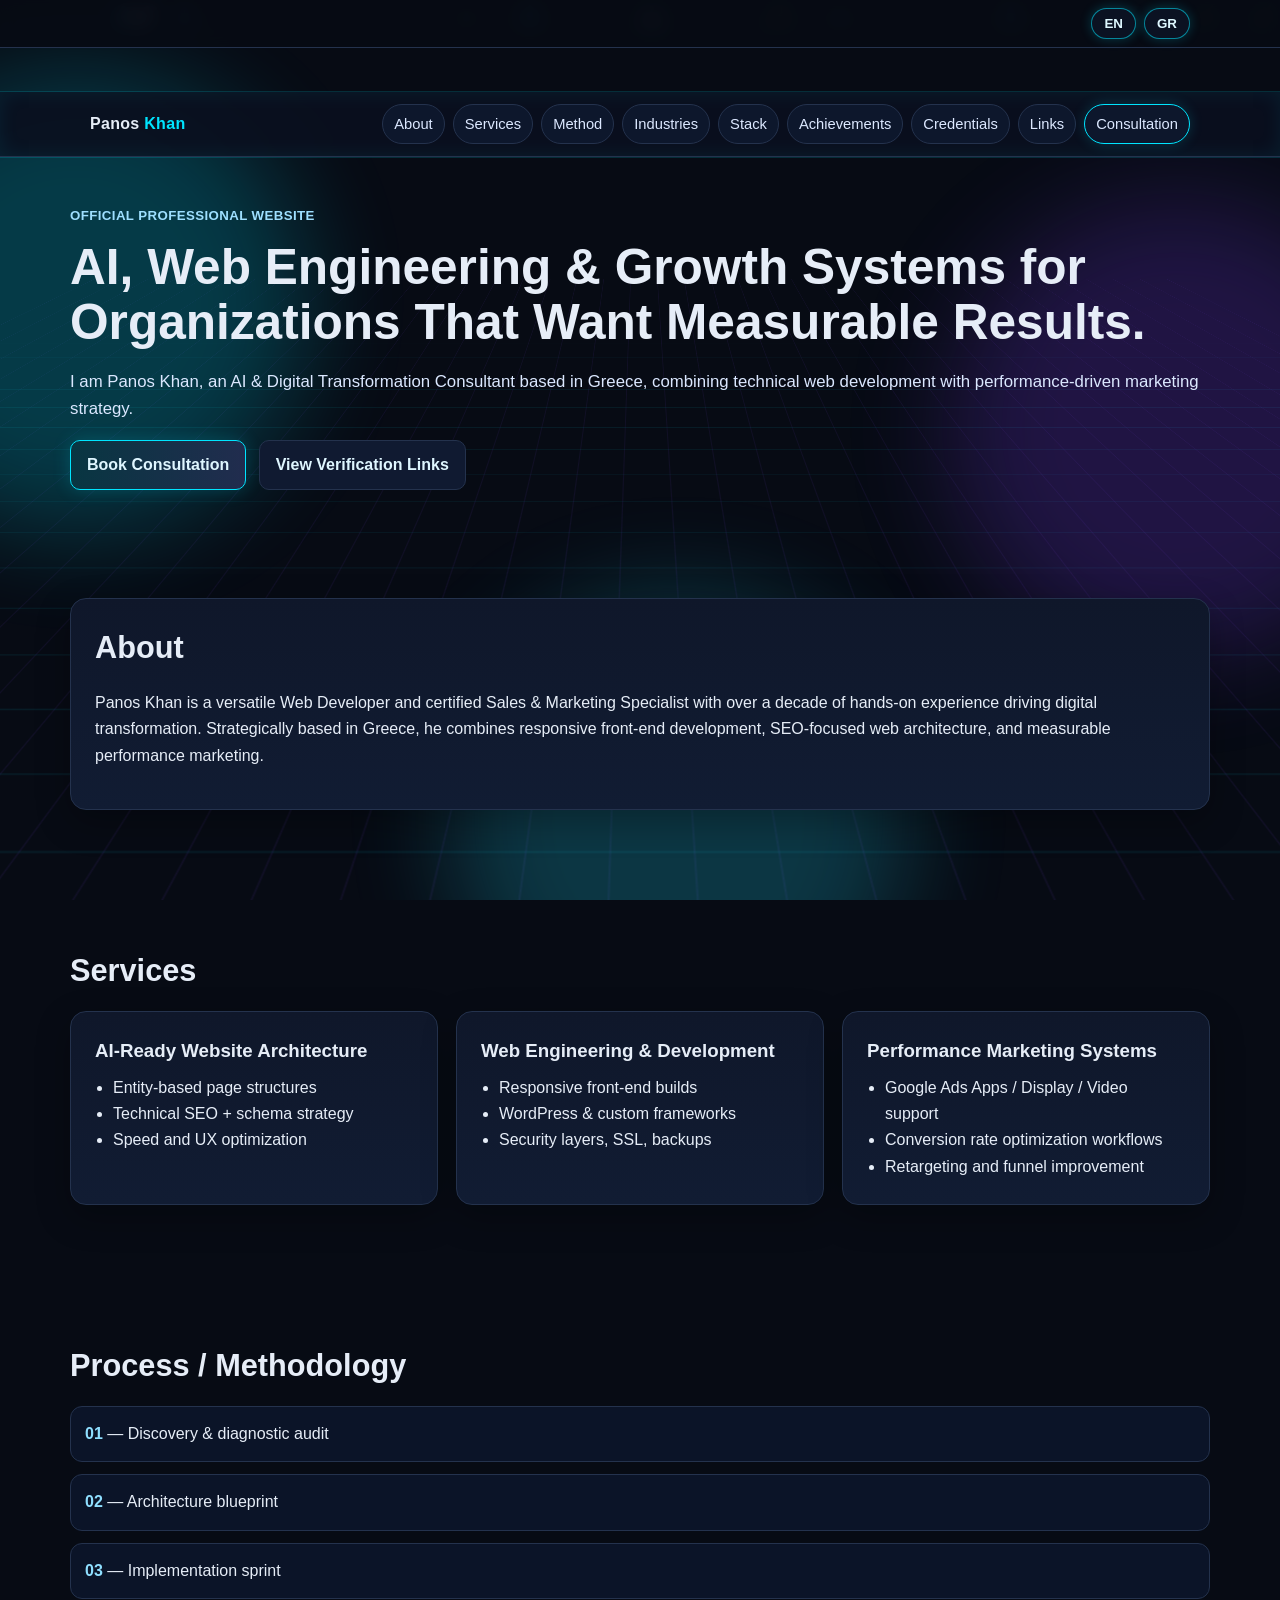
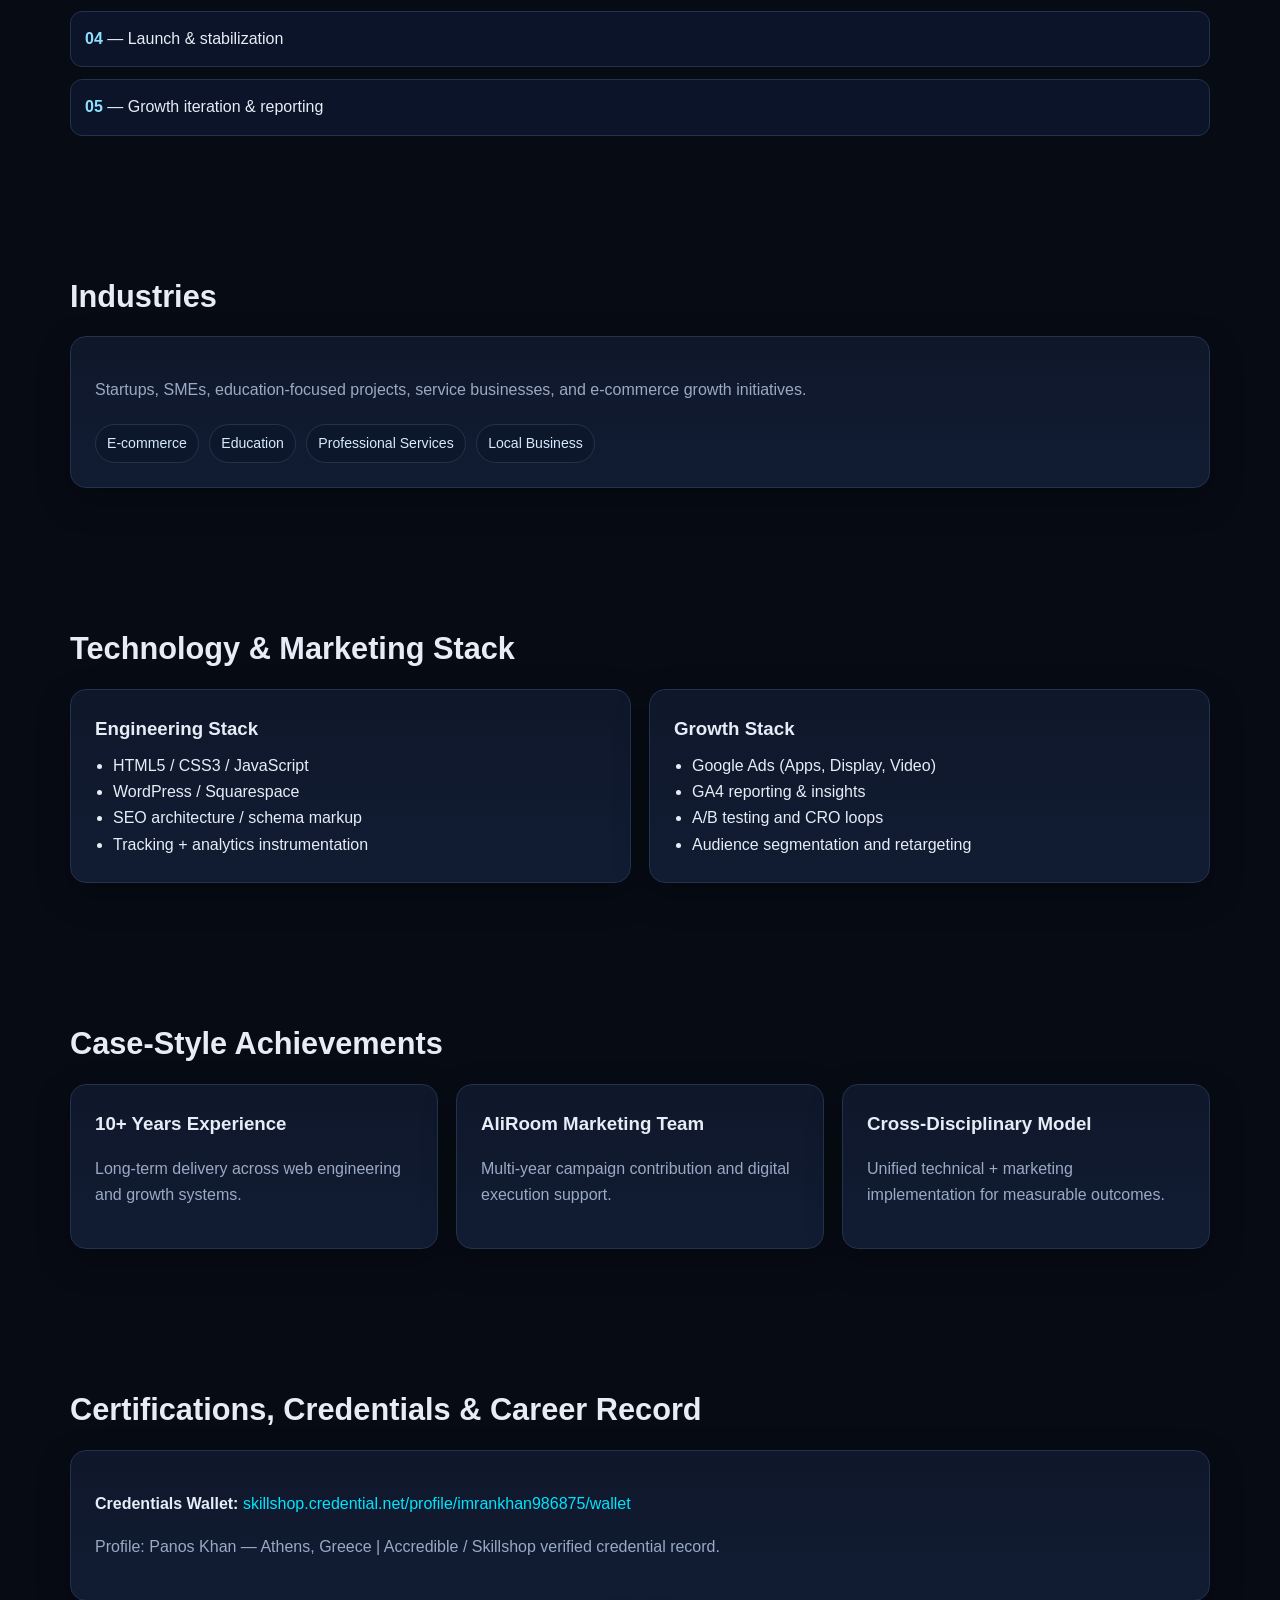
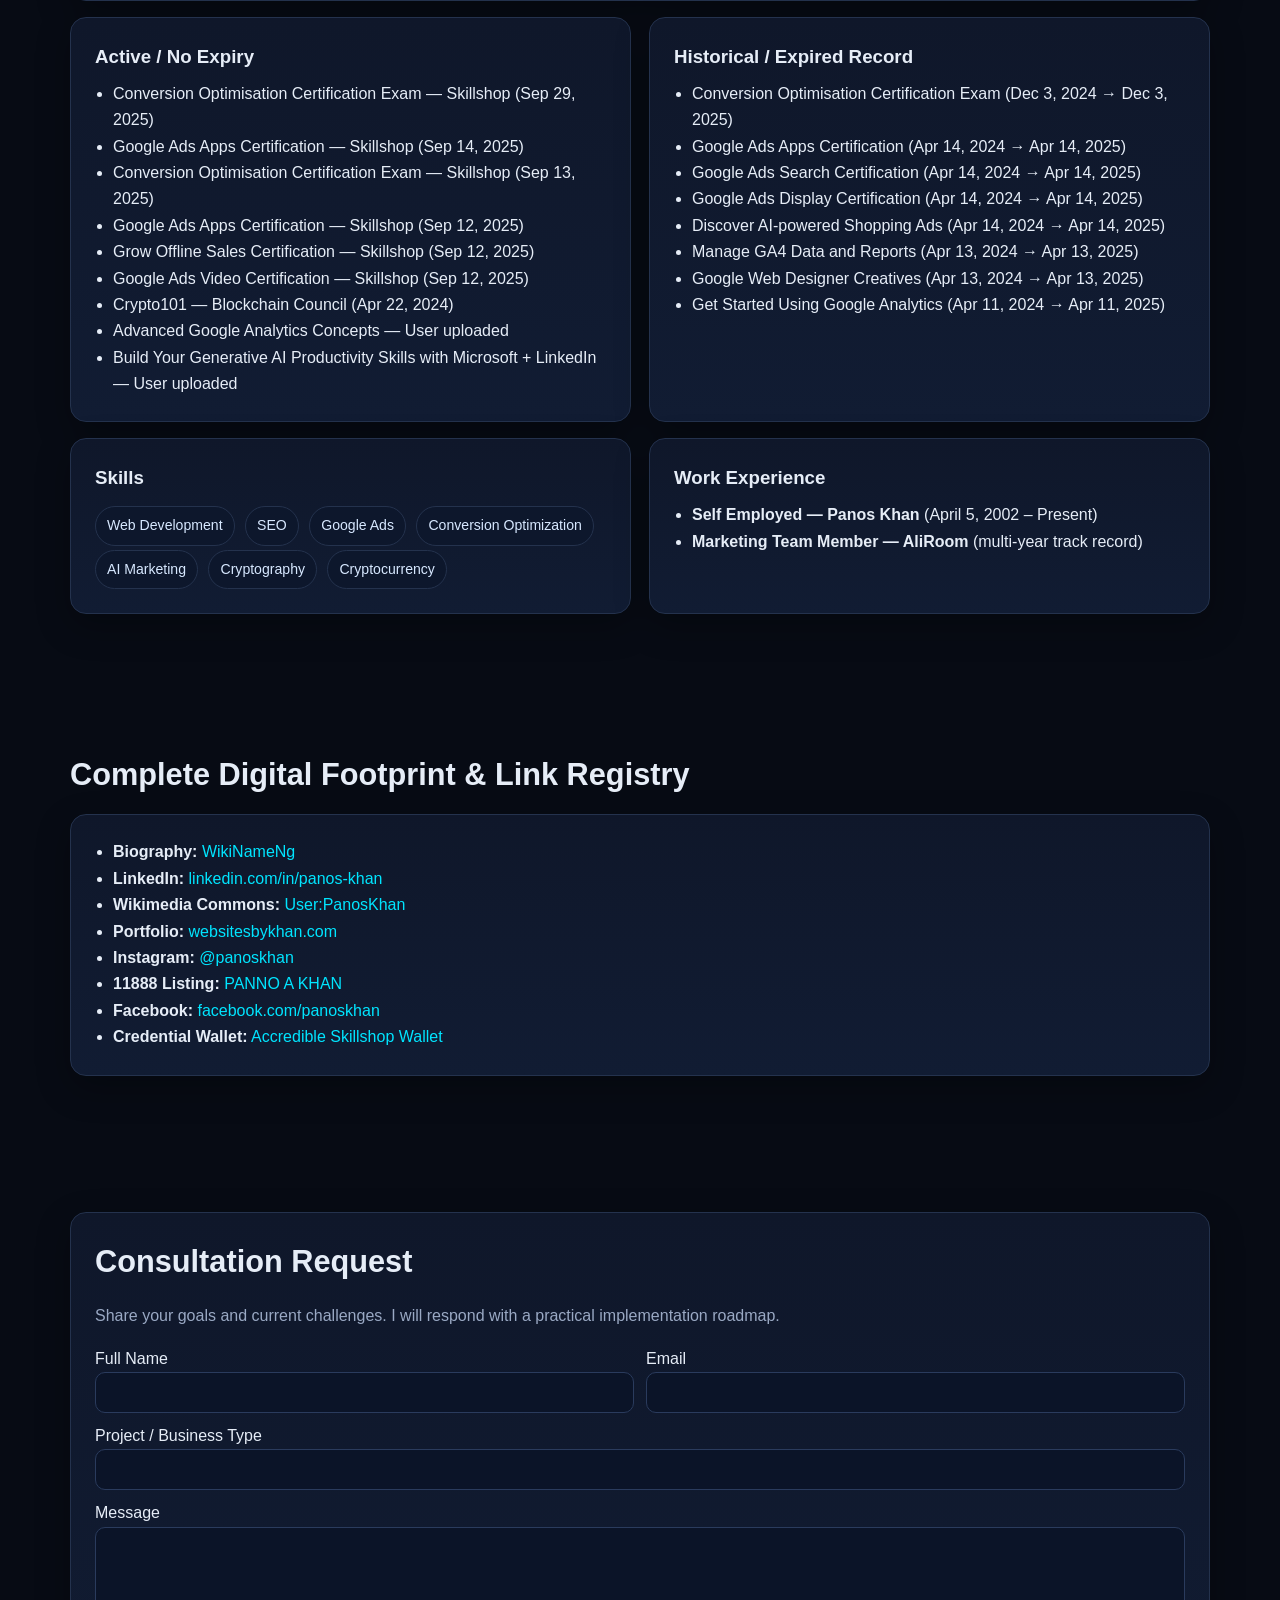
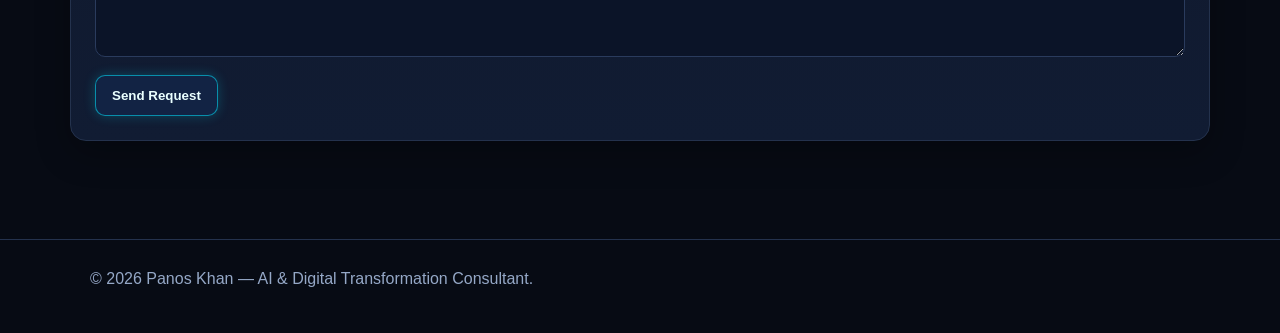
==== commit 5e9fb589: "Update fmt.Println message from 'Hello' to 'Goodbye'" ====
--- a/index.html
+++ b/index.html
@@ -6,13 +6,12 @@
   <title>Panos Khan | AI & Digital Transformation Consultant</title>
   <meta name="description" content="Official website of Panos Khan — AI & Digital Transformation Consultant, Web Developer, and Sales & Marketing Specialist based in Greece." />
   <meta name="robots" content="index,follow,max-image-preview:large" />
-  <meta name="google-site-verification" content="hHyfUy52ydPcVZ7GDJy2H55gRZMtRxHJJITAHp1p0ds" />
   <link rel="canonical" href="https://panoskhan.github.io/" />
 
   <!-- Open Graph -->
   <meta property="og:type" content="website" />
   <meta property="og:title" content="Panos Khan | AI & Digital Transformation Consultant" />
-  <meta property="og:description" content="Professional profile, services, credentials, verified links, and consultation booking for Panos Khan." />
+  <meta property="og:description" content="Professional profile, verified links, credentials, services, and consultation booking for Panos Khan." />
   <meta property="og:url" content="https://panoskhan.github.io/" />
   <meta property="og:site_name" content="Panos Khan" />
 
@@ -27,7 +26,7 @@
       --surface:#0f172a;
       --surface-2:#111c33;
       --text:#e6edf7;
-      --muted:#98a8c2;
+      --muted:#9aa9c4;
       --line:#24324d;
       --neon:#00e5ff;
       --neon2:#7c3aed;
@@ -58,7 +57,6 @@
       padding:24px;
       box-shadow:0 12px 34px rgba(0,0,0,.28);
     }
-
     .grid{display:grid;gap:18px}
     .grid-2{grid-template-columns:repeat(2,minmax(0,1fr))}
     .grid-3{grid-template-columns:repeat(3,minmax(0,1fr))}
@@ -97,8 +95,12 @@
     .brand span{color:var(--neon)}
     nav{display:flex;gap:8px;flex-wrap:wrap}
     nav a{
-      border:1px solid var(--line);color:#dce8ff;border-radius:999px;
-      padding:7px 11px;font-size:.92rem;background:#0d172c;
+      border:1px solid var(--line);
+      color:#dce8ff;
+      border-radius:999px;
+      padding:7px 11px;
+      font-size:.92rem;
+      background:#0d172c;
     }
     nav a.cta{
       border-color:var(--neon);
@@ -113,12 +115,6 @@
     .lead{font-size:1.05rem;color:#dbe8ff}
     .muted{color:var(--muted)}
     .list{margin:0;padding-left:18px}
-
-    .pill-wrap{
-      display:flex;
-      flex-wrap:wrap;
-      gap:8px;
-    }
     .pill{
       display:inline-block;
       padding:7px 11px;
@@ -127,9 +123,8 @@
       background:#0d172c;
       color:#d7e8ff;
       font-size:.88rem;
-      margin:0;
-    }
-
+      margin:4px 6px 0 0;
+    }
     .btn{
       display:inline-block;padding:11px 16px;border-radius:10px;border:1px solid var(--line);
       color:#dff6ff;background:#101a31;font-weight:700;
@@ -142,30 +137,50 @@
 
     .timeline{display:grid;gap:12px}
     .timeline .item{
-      border:1px solid var(--line);border-radius:12px;padding:14px;background:#0b1428;
+      border:1px solid var(--line);
+      border-radius:12px;
+      padding:14px;
+      background:#0b1428;
     }
     .timeline .year{font-weight:800;color:#8fdfff}
+
     .links-registry a{word-break:break-word}
 
     form .row{display:grid;grid-template-columns:1fr 1fr;gap:12px}
     @media (max-width:760px){form .row{grid-template-columns:1fr}}
     input,textarea{
-      width:100%;padding:12px;border-radius:10px;border:1px solid #2a3b5d;
-      background:#0b1428;color:#e8f0ff;outline:none;
+      width:100%;
+      padding:12px;
+      border-radius:10px;
+      border:1px solid #2a3b5d;
+      background:#0b1428;
+      color:#e8f0ff;
+      outline:none;
     }
     textarea{min-height:130px;resize:vertical}
     .btn-submit{
-      margin-top:10px;padding:12px 16px;border-radius:10px;cursor:pointer;
-      border:1px solid rgba(0,229,255,.55);background:#122344;color:#eaffff;
-      font-weight:800;box-shadow:0 0 12px rgba(0,229,255,.22);
+      margin-top:10px;
+      padding:12px 16px;
+      border-radius:10px;
+      cursor:pointer;
+      border:1px solid rgba(0,229,255,.55);
+      background:#122344;
+      color:#eaffff;
+      font-weight:800;
+      box-shadow:0 0 12px rgba(0,229,255,.22);
     }
 
     footer{
-      padding:26px 0 40px;color:#95a8c7;border-top:1px solid var(--line);margin-top:30px;
+      padding:26px 0 40px;
+      color:#95a8c7;
+      border-top:1px solid var(--line);
+      margin-top:30px;
     }
 
     /* Cyber layer */
-    .cyber-bg{position:fixed;inset:0;z-index:0;pointer-events:none;overflow:hidden}
+    .cyber-bg{
+      position:fixed;inset:0;z-index:0;pointer-events:none;overflow:hidden;
+    }
     .cyber-grid{
       position:absolute;inset:-20%;
       background:
@@ -181,15 +196,20 @@
       100%{background-position:0 120px,120px 0}
     }
     .cyber-orb{
-      position:absolute;width:36vmax;height:36vmax;border-radius:50%;
-      filter:blur(52px);opacity:.22;will-change:transform;
+      position:absolute;
+      width:36vmax;height:36vmax;border-radius:50%;
+      filter:blur(52px);
+      opacity:.22;
+      will-change:transform;
     }
     .orb1{left:-12vmax;top:8vh;background:#00e5ff}
     .orb2{right:-10vmax;top:22vh;background:#7c3aed}
     .orb3{left:35vw;bottom:-12vmax;background:#22d3ee}
     .emoji-field{position:absolute;inset:0;overflow:hidden}
     .float-emoji{
-      position:absolute;font-size:clamp(14px,1.8vw,22px);opacity:.18;
+      position:absolute;
+      font-size:clamp(14px,1.8vw,22px);
+      opacity:.18;
       animation:emojiFloat linear infinite;
       filter:drop-shadow(0 0 6px rgba(0,229,255,.25));
     }
@@ -204,6 +224,7 @@
     [data-lang="el"]{display:none}
   </style>
 
+  <!-- JSON-LD Person -->
   <script type="application/ld+json">
   {
     "@context":"https://schema.org",
@@ -248,15 +269,11 @@
       <nav>
         <a href="#about">About</a>
         <a href="#services">Services</a>
-        <a href="#extended-services">More Services</a>
         <a href="#process">Method</a>
         <a href="#industries">Industries</a>
         <a href="#stack">Stack</a>
         <a href="#achievements">Achievements</a>
-        <a href="#projects">Projects</a>
         <a href="#credentials">Credentials</a>
-        <a href="#ai-blog">AI Blog</a>
-        <a href="#faq">FAQ</a>
         <a href="#links">Links</a>
         <a class="cta" href="#consultation">Consultation</a>
       </nav>
@@ -271,12 +288,8 @@
       <h1 data-lang="en">AI, Web Engineering & Growth Systems for Organizations That Want Measurable Results.</h1>
       <h1 data-lang="el">AI, Web Engineering και Growth Συστήματα για Οργανισμούς που Θέλουν Μετρήσιμα Αποτελέσματα.</h1>
 
-      <p class="lead" data-lang="en">
-        I am Panos Khan, an AI & Digital Transformation Consultant based in Greece, combining technical web development with performance-driven marketing strategy.
-      </p>
-      <p class="lead" data-lang="el">
-        Είμαι ο Panos Khan, AI & Digital Transformation Consultant με έδρα την Ελλάδα, συνδυάζοντας τεχνική ανάπτυξη ιστοσελίδων με στρατηγική marketing βάσει απόδοσης.
-      </p>
+      <p class="lead" data-lang="en">I am Panos Khan, an AI & Digital Transformation Consultant based in Greece, combining technical web development with performance-driven marketing strategy.</p>
+      <p class="lead" data-lang="el">Είμαι ο Panos Khan, AI & Digital Transformation Consultant με έδρα την Ελλάδα, συνδυάζοντας τεχνική ανάπτυξη ιστοσελίδων με στρατηγική marketing βάσει απόδοσης.</p>
 
       <div style="margin-top:14px">
         <a class="btn btn-primary" href="#consultation" data-lang="en">Book Consultation</a>
@@ -290,65 +303,45 @@
       <div class="card">
         <h2 data-lang="en">About</h2>
         <h2 data-lang="el">Σχετικά</h2>
-
         <p data-lang="en">
           Panos Khan is a versatile Web Developer and certified Sales & Marketing Specialist with over a decade of hands-on experience driving digital transformation.
-          Strategically based in Greece, he balances responsive front-end engineering (WordPress and custom frameworks) with data-backed digital advertising.
-          His career highlights include long-term contribution in web engineering and marketing architecture for AliRoom (AliExpress ecosystem),
-          work under Microsoft Education Partner standards, and independent consulting for growth-focused organizations.
+          Strategically based in Greece, he combines responsive front-end development, SEO-focused web architecture, and measurable performance marketing.
         </p>
         <p data-lang="el">
-          Ο Panos Khan είναι Web Developer και πιστοποιημένος Sales & Marketing Specialist με πάνω από μία δεκαετία πρακτικής εμπειρίας στον ψηφιακό μετασχηματισμό.
-          Με έδρα την Ελλάδα, συνδυάζει responsive front-end engineering (WordPress και custom frameworks) με data-driven digital advertising.
-          Το υπόβαθρό του περιλαμβάνει μακροχρόνια συνεισφορά σε web engineering και marketing architecture για το AliRoom (AliExpress ecosystem),
-          συνεργασίες υπό πρότυπα Microsoft Education Partner και ανεξάρτητη συμβουλευτική για οργανισμούς με στόχο την ανάπτυξη.
+          Ο Panos Khan είναι ευέλικτος Web Developer και πιστοποιημένος Sales & Marketing Specialist με πάνω από μία δεκαετία πρακτικής εμπειρίας στον ψηφιακό μετασχηματισμό.
+          Με έδρα την Ελλάδα, συνδυάζει responsive front-end development, SEO αρχιτεκτονική και performance marketing.
         </p>
       </div>
     </section>
 
     <section id="services" class="section container">
-      <h2 data-lang="en">Core Services</h2>
-      <h2 data-lang="el">Κύριες Υπηρεσίες</h2>
+      <h2 data-lang="en">Services</h2>
+      <h2 data-lang="el">Υπηρεσίες</h2>
       <div class="grid grid-3">
         <article class="card">
           <h3>AI-Ready Website Architecture</h3>
           <ul class="list">
-            <li>Entity-centered page structures for discoverability</li>
-            <li>Technical SEO foundations and schema alignment</li>
-            <li>Performance and UX optimization</li>
+            <li>Entity-based page structures</li>
+            <li>Technical SEO + schema strategy</li>
+            <li>Speed and UX optimization</li>
           </ul>
         </article>
         <article class="card">
           <h3>Web Engineering & Development</h3>
           <ul class="list">
-            <li>Responsive front-end development</li>
-            <li>WordPress and custom framework implementation</li>
-            <li>Security hardening, SSL setup, and backup layers</li>
+            <li>Responsive front-end builds</li>
+            <li>WordPress & custom frameworks</li>
+            <li>Security layers, SSL, backups</li>
           </ul>
         </article>
         <article class="card">
           <h3>Performance Marketing Systems</h3>
           <ul class="list">
-            <li>Google Ads Apps / Display / Video strategy</li>
-            <li>CRO workflows and A/B optimization cycles</li>
-            <li>Retargeting, segmentation, and funnel tuning</li>
+            <li>Google Ads Apps / Display / Video support</li>
+            <li>Conversion rate optimization workflows</li>
+            <li>Retargeting and funnel improvement</li>
           </ul>
         </article>
-      </div>
-    </section>
-
-    <section id="extended-services" class="section container">
-      <h2>Extended Service Catalog</h2>
-      <div class="grid grid-3">
-        <article class="card"><h3>AI Strategy Consulting</h3><p class="muted">AI adoption roadmap, workflow automation design, and practical rollout for SMEs.</p></article>
-        <article class="card"><h3>Custom Website Systems</h3><p class="muted">Authority-focused websites optimized for speed, trust, and conversion.</p></article>
-        <article class="card"><h3>SEO Entity Architecture</h3><p class="muted">Content structure, entity consistency, and schema strategy for credibility signals.</p></article>
-        <article class="card"><h3>Ads Growth Operations</h3><p class="muted">Campaign planning, launch, optimization, and measurable reporting loops.</p></article>
-        <article class="card"><h3>CRO & Funnel Engineering</h3><p class="muted">Landing page testing and conversion path optimization.</p></article>
-        <article class="card"><h3>Technical Audits</h3><p class="muted">Performance bottleneck analysis and prioritized implementation roadmap.</p></article>
-        <article class="card"><h3>Cyber Hygiene for SMBs</h3><p class="muted">Practical baseline cyber-hardening for business web environments.</p></article>
-        <article class="card"><h3>Analytics & Data Layer</h3><p class="muted">GA4/GTM event mapping, KPI alignment, and data quality control.</p></article>
-        <article class="card"><h3>Fractional Digital Leadership</h3><p class="muted">Ongoing strategy support for teams requiring senior digital guidance.</p></article>
       </div>
     </section>
 
@@ -357,24 +350,21 @@
       <h2 data-lang="el">Διαδικασία / Μεθοδολογία</h2>
       <div class="timeline">
         <div class="item"><span class="year">01</span> — Discovery & diagnostic audit</div>
-        <div class="item"><span class="year">02</span> — Architecture blueprint and content map</div>
-        <div class="item"><span class="year">03</span> — Implementation sprint and QA cycle</div>
-        <div class="item"><span class="year">04</span> — Launch, monitoring, and stabilization</div>
-        <div class="item"><span class="year">05</span> — Growth iteration with monthly optimization</div>
+        <div class="item"><span class="year">02</span> — Architecture blueprint</div>
+        <div class="item"><span class="year">03</span> — Implementation sprint</div>
+        <div class="item"><span class="year">04</span> — Launch & stabilization</div>
+        <div class="item"><span class="year">05</span> — Growth iteration & reporting</div>
       </div>
     </section>
 
     <section id="industries" class="section container">
       <h2>Industries</h2>
       <div class="card">
-        <p class="muted">Startups, SMEs, education projects, local businesses, and e-commerce initiatives.</p>
-        <div class="pill-wrap">
-          <span class="pill">E-commerce</span>
-          <span class="pill">Education</span>
-          <span class="pill">Professional Services</span>
-          <span class="pill">Local Business</span>
-          <span class="pill">Consulting</span>
-        </div>
+        <p class="muted">Startups, SMEs, education-focused projects, service businesses, and e-commerce growth initiatives.</p>
+        <span class="pill">E-commerce</span>
+        <span class="pill">Education</span>
+        <span class="pill">Professional Services</span>
+        <span class="pill">Local Business</span>
       </div>
     </section>
 
@@ -385,20 +375,18 @@
           <h3>Engineering Stack</h3>
           <ul class="list">
             <li>HTML5 / CSS3 / JavaScript</li>
-            <li>WordPress + Squarespace implementation</li>
-            <li>Technical SEO + schema markup</li>
-            <li>Performance optimization and UX improvement</li>
-            <li>Tracking instrumentation and analytics setup</li>
+            <li>WordPress / Squarespace</li>
+            <li>SEO architecture / schema markup</li>
+            <li>Tracking + analytics instrumentation</li>
           </ul>
         </div>
         <div class="card">
           <h3>Growth Stack</h3>
           <ul class="list">
-            <li>Google Ads Apps / Display / Video</li>
-            <li>GA4 reporting and insight workflows</li>
+            <li>Google Ads (Apps, Display, Video)</li>
+            <li>GA4 reporting & insights</li>
+            <li>A/B testing and CRO loops</li>
             <li>Audience segmentation and retargeting</li>
-            <li>Conversion optimization experiments</li>
-            <li>Campaign monitoring and KPI review cycles</li>
           </ul>
         </div>
       </div>
@@ -407,61 +395,17 @@
     <section id="achievements" class="section container">
       <h2>Case-Style Achievements</h2>
       <div class="grid grid-3">
-        <div class="card"><h3>10+ Years Delivery</h3><p class="muted">Consistent implementation across web development and performance growth systems.</p></div>
-        <div class="card"><h3>AliRoom Marketing Contribution</h3><p class="muted">Long-term support in digital architecture and campaign operations.</p></div>
-        <div class="card"><h3>Integrated Execution Model</h3><p class="muted">Technical + commercial strategy under one implementation workflow.</p></div>
-      </div>
-    </section>
-
-    <section id="projects" class="section container">
-      <h2>Featured Projects & Delivery Patterns</h2>
-      <div class="grid grid-2">
-        <div class="card">
-          <h3>Authority Website Rebuild Pattern</h3>
-          <ul class="list">
-            <li>Positioning refresh and trust-focused structure</li>
-            <li>SEO/schema improvement + speed enhancement</li>
-            <li>Conversion-ready service pages and CTA flows</li>
-          </ul>
-        </div>
-        <div class="card">
-          <h3>Lead Generation Funnel Pattern</h3>
-          <ul class="list">
-            <li>Audience-segmented landing page clusters</li>
-            <li>Ads-to-funnel message alignment</li>
-            <li>Testing plan and KPI optimization iterations</li>
-          </ul>
-        </div>
-        <div class="card">
-          <h3>AI-Enhanced Content Engine Pattern</h3>
-          <ul class="list">
-            <li>Prompt library + editorial workflow</li>
-            <li>Human QA for authority and clarity</li>
-            <li>Search intent mapping and topic expansion</li>
-          </ul>
-        </div>
-        <div class="card">
-          <h3>Digital Transformation Sprint Pattern</h3>
-          <ul class="list">
-            <li>Current-state audit and bottleneck diagnosis</li>
-            <li>Automation candidate mapping</li>
-            <li>90-day execution roadmap</li>
-          </ul>
-        </div>
+        <div class="card"><h3>10+ Years Experience</h3><p class="muted">Long-term delivery across web engineering and growth systems.</p></div>
+        <div class="card"><h3>AliRoom Marketing Team</h3><p class="muted">Multi-year campaign contribution and digital execution support.</p></div>
+        <div class="card"><h3>Cross-Disciplinary Model</h3><p class="muted">Unified technical + marketing implementation for measurable outcomes.</p></div>
       </div>
     </section>
 
     <section id="credentials" class="section container">
       <h2>Certifications, Credentials & Career Record</h2>
-
       <div class="card" style="margin-bottom:16px">
-        <h3>Accredible / Skillshop Credentials Wallet</h3>
-        <p>
-          <a href="https://skillshop.credential.net/profile/imrankhan986875/wallet" target="_blank" rel="noopener">
-            https://skillshop.credential.net/profile/imrankhan986875/wallet
-          </a>
-        </p>
-        <p class="muted">Career Record: Panos Khan · Athens, Greece · Portfolio + Credentials Wallet + Skillshop Profile.</p>
+        <p><strong>Credentials Wallet:</strong> <a href="https://skillshop.credential.net/profile/imrankhan986875/wallet" target="_blank" rel="noopener">skillshop.credential.net/profile/imrankhan986875/wallet</a></p>
+        <p class="muted">Profile: Panos Khan — Athens, Greece | Accredible / Skillshop verified credential record.</p>
       </div>
 
       <div class="grid grid-2">
@@ -475,8 +419,8 @@
             <li>Grow Offline Sales Certification — Skillshop (Sep 12, 2025)</li>
             <li>Google Ads Video Certification — Skillshop (Sep 12, 2025)</li>
             <li>Crypto101 — Blockchain Council (Apr 22, 2024)</li>
-            <li>Advanced Google Analytics Concepts — user uploaded</li>
-            <li>Build Generative AI Productivity Skills (Microsoft + LinkedIn) — user uploaded</li>
+            <li>Advanced Google Analytics Concepts — User uploaded</li>
+            <li>Build Your Generative AI Productivity Skills with Microsoft + LinkedIn — User uploaded</li>
           </ul>
         </div>
 
@@ -487,28 +431,24 @@
             <li>Google Ads Apps Certification (Apr 14, 2024 → Apr 14, 2025)</li>
             <li>Google Ads Search Certification (Apr 14, 2024 → Apr 14, 2025)</li>
             <li>Google Ads Display Certification (Apr 14, 2024 → Apr 14, 2025)</li>
-            <li>Conversion Optimisation Certification Exam (Apr 14, 2024 → Apr 14, 2025)</li>
             <li>Discover AI-powered Shopping Ads (Apr 14, 2024 → Apr 14, 2025)</li>
             <li>Manage GA4 Data and Reports (Apr 13, 2024 → Apr 13, 2025)</li>
-            <li>Google Web Designer learning tracks (Apr 13, 2024 → Apr 13, 2025)</li>
+            <li>Google Web Designer Creatives (Apr 13, 2024 → Apr 13, 2025)</li>
             <li>Get Started Using Google Analytics (Apr 11, 2024 → Apr 11, 2025)</li>
           </ul>
-          <p class="muted">Note: some records are user-uploaded and may include manually entered metadata.</p>
         </div>
       </div>
 
       <div class="grid grid-2" style="margin-top:16px">
         <div class="card">
           <h3>Skills</h3>
-          <div class="pill-wrap">
-            <span class="pill">Web Development</span>
-            <span class="pill">SEO</span>
-            <span class="pill">Google Ads</span>
-            <span class="pill">Conversion Optimization</span>
-            <span class="pill">AI Marketing</span>
-            <span class="pill">Cryptography</span>
-            <span class="pill">Cryptocurrency</span>
-          </div>
+          <span class="pill">Web Development</span>
+          <span class="pill">SEO</span>
+          <span class="pill">Google Ads</span>
+          <span class="pill">Conversion Optimization</span>
+          <span class="pill">AI Marketing</span>
+          <span class="pill">Cryptography</span>
+          <span class="pill">Cryptocurrency</span>
         </div>
         <div class="card">
           <h3>Work Experience</h3>
@@ -516,32 +456,6 @@
             <li><strong>Self Employed — Panos Khan</strong> (April 5, 2002 – Present)</li>
             <li><strong>Marketing Team Member — AliRoom</strong> (multi-year track record)</li>
           </ul>
-        </div>
-      </div>
-    </section>
-
-    <section id="ai-blog" class="section container">
-      <h2>AI Learning Blog & Tool Guides</h2>
-      <div class="grid grid-3">
-        <article class="card"><h3>How to Use AI for Small Business Content</h3><p class="muted">Prompt workflows, quality control, and publishing cadence for practical growth.</p></article>
-        <article class="card"><h3>Prompt Engineering for Marketing Teams</h3><p class="muted">Reusable prompt patterns for copywriting, ad concepts, and audience research.</p></article>
-        <article class="card"><h3>AI + SEO Topic Authority</h3><p class="muted">How to combine AI drafting with entity structure and human editorial standards.</p></article>
-        <article class="card"><h3>Top AI Tools for Web Developers</h3><p class="muted">Assistants, design accelerators, QA helpers, and automation recommendations.</p></article>
-        <article class="card"><h3>No-Code + AI for Client Operations</h3><p class="muted">Simple automation systems that reduce repetitive workload.</p></article>
-        <article class="card"><h3>AI Governance for Teams</h3><p class="muted">Reliability, privacy, and review policy when using AI in production contexts.</p></article>
-      </div>
-    </section>
-
-    <section id="faq" class="section container">
-      <h2>FAQ</h2>
-      <div class="grid">
-        <div class="card">
-          <h3>Do you provide both technical development and marketing strategy?</h3>
-          <p class="muted">Yes. The core model is integrated execution: build, track, optimize, and scale.</p>
-        </div>
-        <div class="card">
-          <h3>Can this structure support Knowledge Panel readiness?</h3>
-          <p class="muted">Yes. Entity consistency, sameAs links, and clear authority sections improve credibility signals.</p>
         </div>
       </div>
     </section>
@@ -550,14 +464,14 @@
       <h2>Complete Digital Footprint & Link Registry</h2>
       <div class="card links-registry">
         <ul class="list">
-          <li><strong>Professional Identity Registry:</strong> <a href="https://www.wikinames.org/wiki/Panos_Khan" target="_blank" rel="noopener">Panos Khan Biography Page on WikiNameNg</a></li>
-          <li><strong>Professional Network:</strong> <a href="https://www.linkedin.com/in/panos-khan" target="_blank" rel="noopener">Panos Khan LinkedIn Profile</a></li>
-          <li><strong>Media & Upload Registry:</strong> <a href="https://commons.wikimedia.org/wiki/User:PanosKhan" target="_blank" rel="noopener">Panos Khan Wikimedia Commons Portal</a></li>
-          <li><strong>Web Engineering Portfolio:</strong> <a href="https://websitesbykhan.com" target="_blank" rel="noopener">Websites By KHAN Portfolio</a></li>
-          <li><strong>Visual Marketing Channel:</strong> <a href="https://www.instagram.com/panoskhan" target="_blank" rel="noopener">Panos Khan Instagram Page</a></li>
-          <li><strong>Public Directory Verification:</strong> <a href="https://11888.gr/white-pages/pannoa-khan" target="_blank" rel="noopener">PANNO A KHAN 11888 Listing</a></li>
-          <li><strong>Social Engagement Hub:</strong> <a href="https://www.facebook.com/panoskhan" target="_blank" rel="noopener">Panos Khan on Facebook</a></li>
-          <li><strong>Credentials Wallet:</strong> <a href="https://skillshop.credential.net/profile/imrankhan986875/wallet" target="_blank" rel="noopener">Skillshop / Accredible Wallet</a></li>
+          <li><strong>Biography:</strong> <a href="https://www.wikinames.org/wiki/Panos_Khan" target="_blank" rel="noopener">WikiNameNg</a></li>
+          <li><strong>LinkedIn:</strong> <a href="https://www.linkedin.com/in/panos-khan" target="_blank" rel="noopener">linkedin.com/in/panos-khan</a></li>
+          <li><strong>Wikimedia Commons:</strong> <a href="https://commons.wikimedia.org/wiki/User:PanosKhan" target="_blank" rel="noopener">User:PanosKhan</a></li>
+          <li><strong>Portfolio:</strong> <a href="https://websitesbykhan.com" target="_blank" rel="noopener">websitesbykhan.com</a></li>
+          <li><strong>Instagram:</strong> <a href="https://www.instagram.com/panoskhan" target="_blank" rel="noopener">@panoskhan</a></li>
+          <li><strong>11888 Listing:</strong> <a href="https://11888.gr/white-pages/pannoa-khan" target="_blank" rel="noopener">PANNO A KHAN</a></li>
+          <li><strong>Facebook:</strong> <a href="https://www.facebook.com/panoskhan" target="_blank" rel="noopener">facebook.com/panoskhan</a></li>
+          <li><strong>Credential Wallet:</strong> <a href="https://skillshop.credential.net/profile/imrankhan986875/wallet" target="_blank" rel="noopener">Accredible Skillshop Wallet</a></li>
         </ul>
       </div>
     </section>
@@ -567,7 +481,7 @@
         <h2 data-lang="en">Consultation Request</h2>
         <h2 data-lang="el">Αίτημα Συνεδρίας</h2>
         <p class="muted" data-lang="en">Share your goals and current challenges. I will respond with a practical implementation roadmap.</p>
-        <p class="muted" data-lang="el">Μοιραστείτε στόχους και προκλήσεις. Θα λάβετε πρακτικό roadmap υλοποίησης.</p>
+        <p class="muted" data-lang="el">Μοιραστείτε τους στόχους και τις προκλήσεις σας. Θα λάβετε πρακτικό roadmap υλοποίησης.</p>
 
         <form action="https://formspree.io/f/YOUR_FORM_ID" method="POST">
           <div class="row">
@@ -614,11 +528,11 @@
       localStorage.setItem('pk_lang', lang);
     }
 
-    btnEN.addEventListener('click', ()=>setLang('en'));
-    btnEL.addEventListener('click', ()=>setLang('el'));
+    btnEN.addEventListener('click', () => setLang('en'));
+    btnEL.addEventListener('click', () => setLang('el'));
     setLang(localStorage.getItem('pk_lang') || 'en');
 
-    // Cyber visuals
+    // Cyber floating emojis + parallax orbs
     (function(){
       const field = document.getElementById('emojiField');
       if(field){
@@ -627,25 +541,25 @@
         for(let i=0;i<count;i++){
           const s = document.createElement('span');
           s.className = 'float-emoji';
-          s.textContent = icons[Math.floor(Math.random()*icons.length)];
-          s.style.left = (Math.random()*100) + "vw";
-          s.style.animationDuration = (14 + Math.random()*16) + "s";
-          s.style.animationDelay = (-Math.random()*20) + "s";
-          s.style.opacity = (0.12 + Math.random()*0.14).toFixed(2);
+          s.textContent = icons[Math.floor(Math.random() * icons.length)];
+          s.style.left = (Math.random() * 100) + "vw";
+          s.style.animationDuration = (14 + Math.random() * 16) + "s";
+          s.style.animationDelay = (-Math.random() * 20) + "s";
+          s.style.opacity = (0.12 + Math.random() * 0.14).toFixed(2);
           field.appendChild(s);
         }
       }
 
       const orbs = document.querySelectorAll('.cyber-orb');
-      let mx = innerWidth/2, my = innerHeight/2, tx = mx, ty = my;
+      let mx = innerWidth / 2, my = innerHeight / 2, tx = mx, ty = my;
       window.addEventListener('mousemove', e => { tx = e.clientX; ty = e.clientY; });
 
       (function tick(){
         mx += (tx - mx) * 0.05;
         my += (ty - my) * 0.05;
-        const dx = (mx - innerWidth/2)/(innerWidth/2);
-        const dy = (my - innerHeight/2)/(innerHeight/2);
-        orbs.forEach((o, i)=>{
+        const dx = (mx - innerWidth/2) / (innerWidth/2);
+        const dy = (my - innerHeight/2) / (innerHeight/2);
+        orbs.forEach((o, i) => {
           const p = (i + 1) * 10;
           o.style.transform = `translate3d(${dx*p}px,${dy*p}px,0)`;
         });
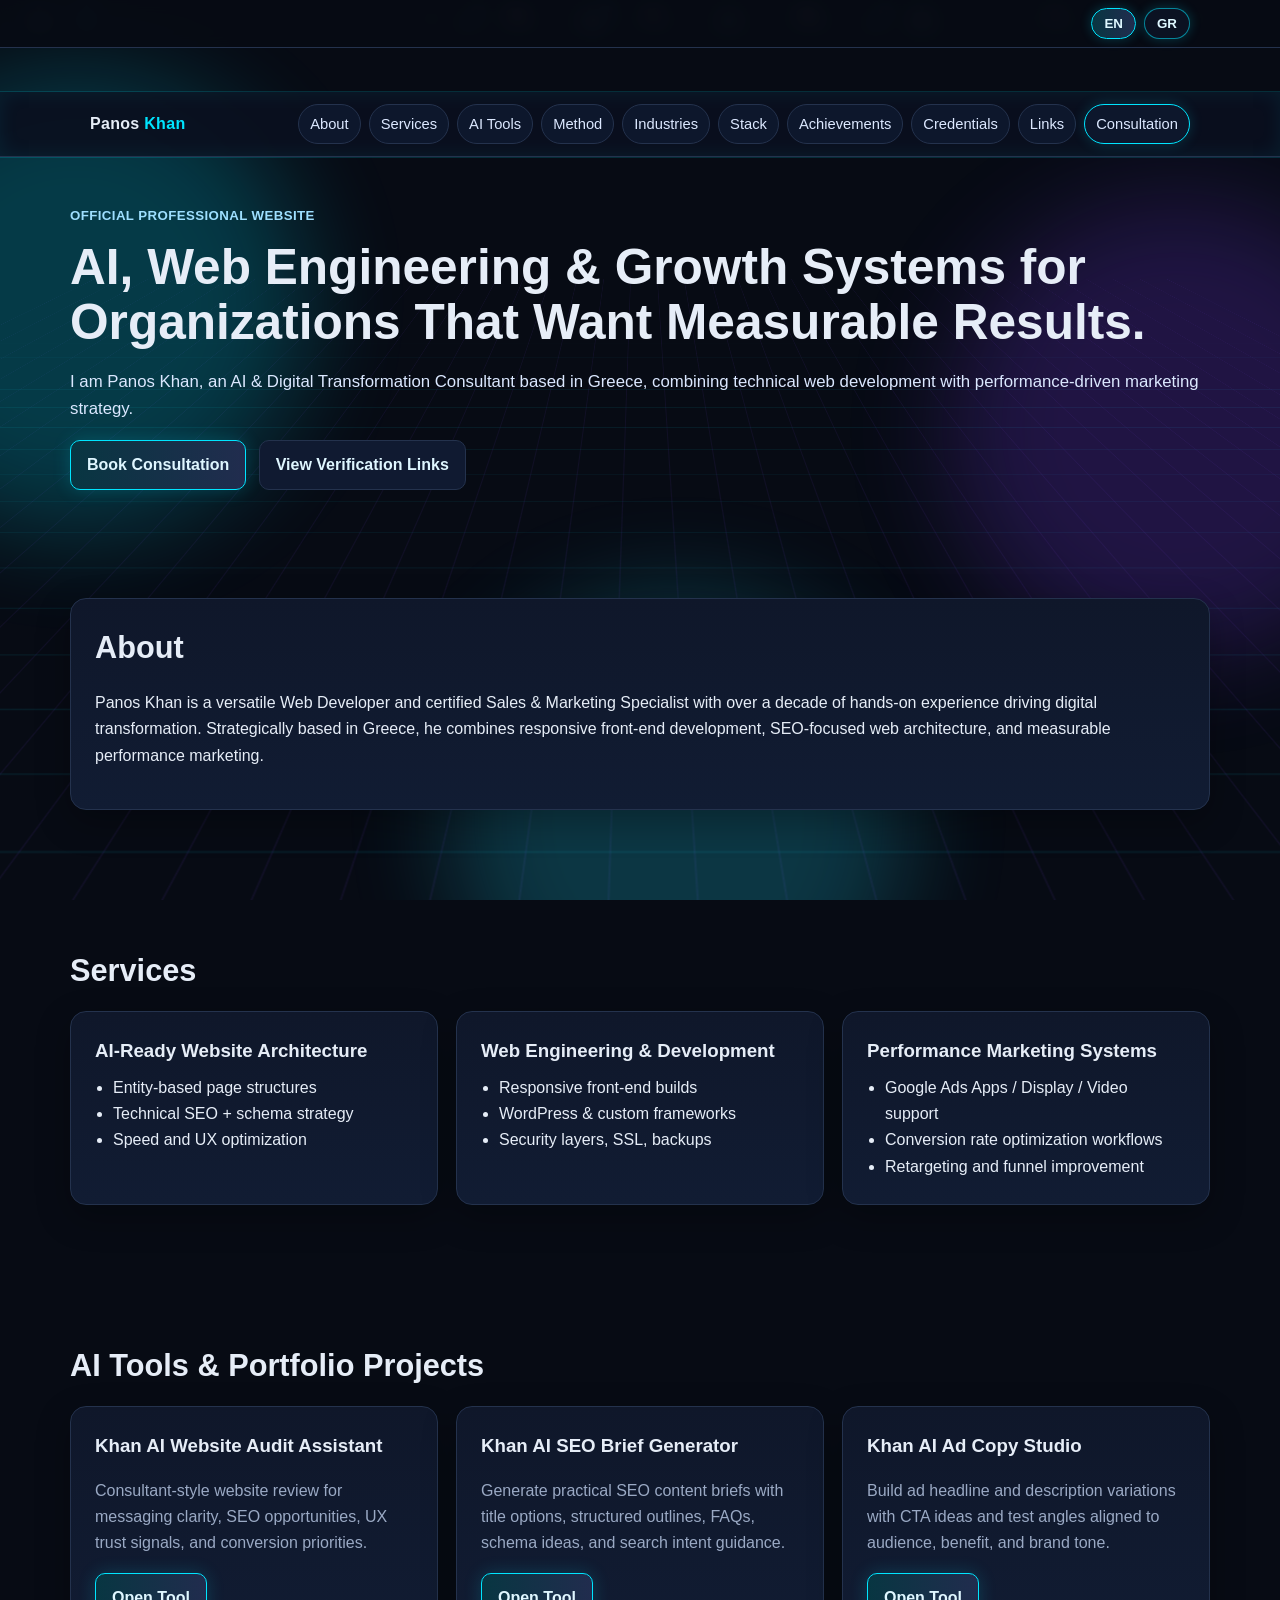
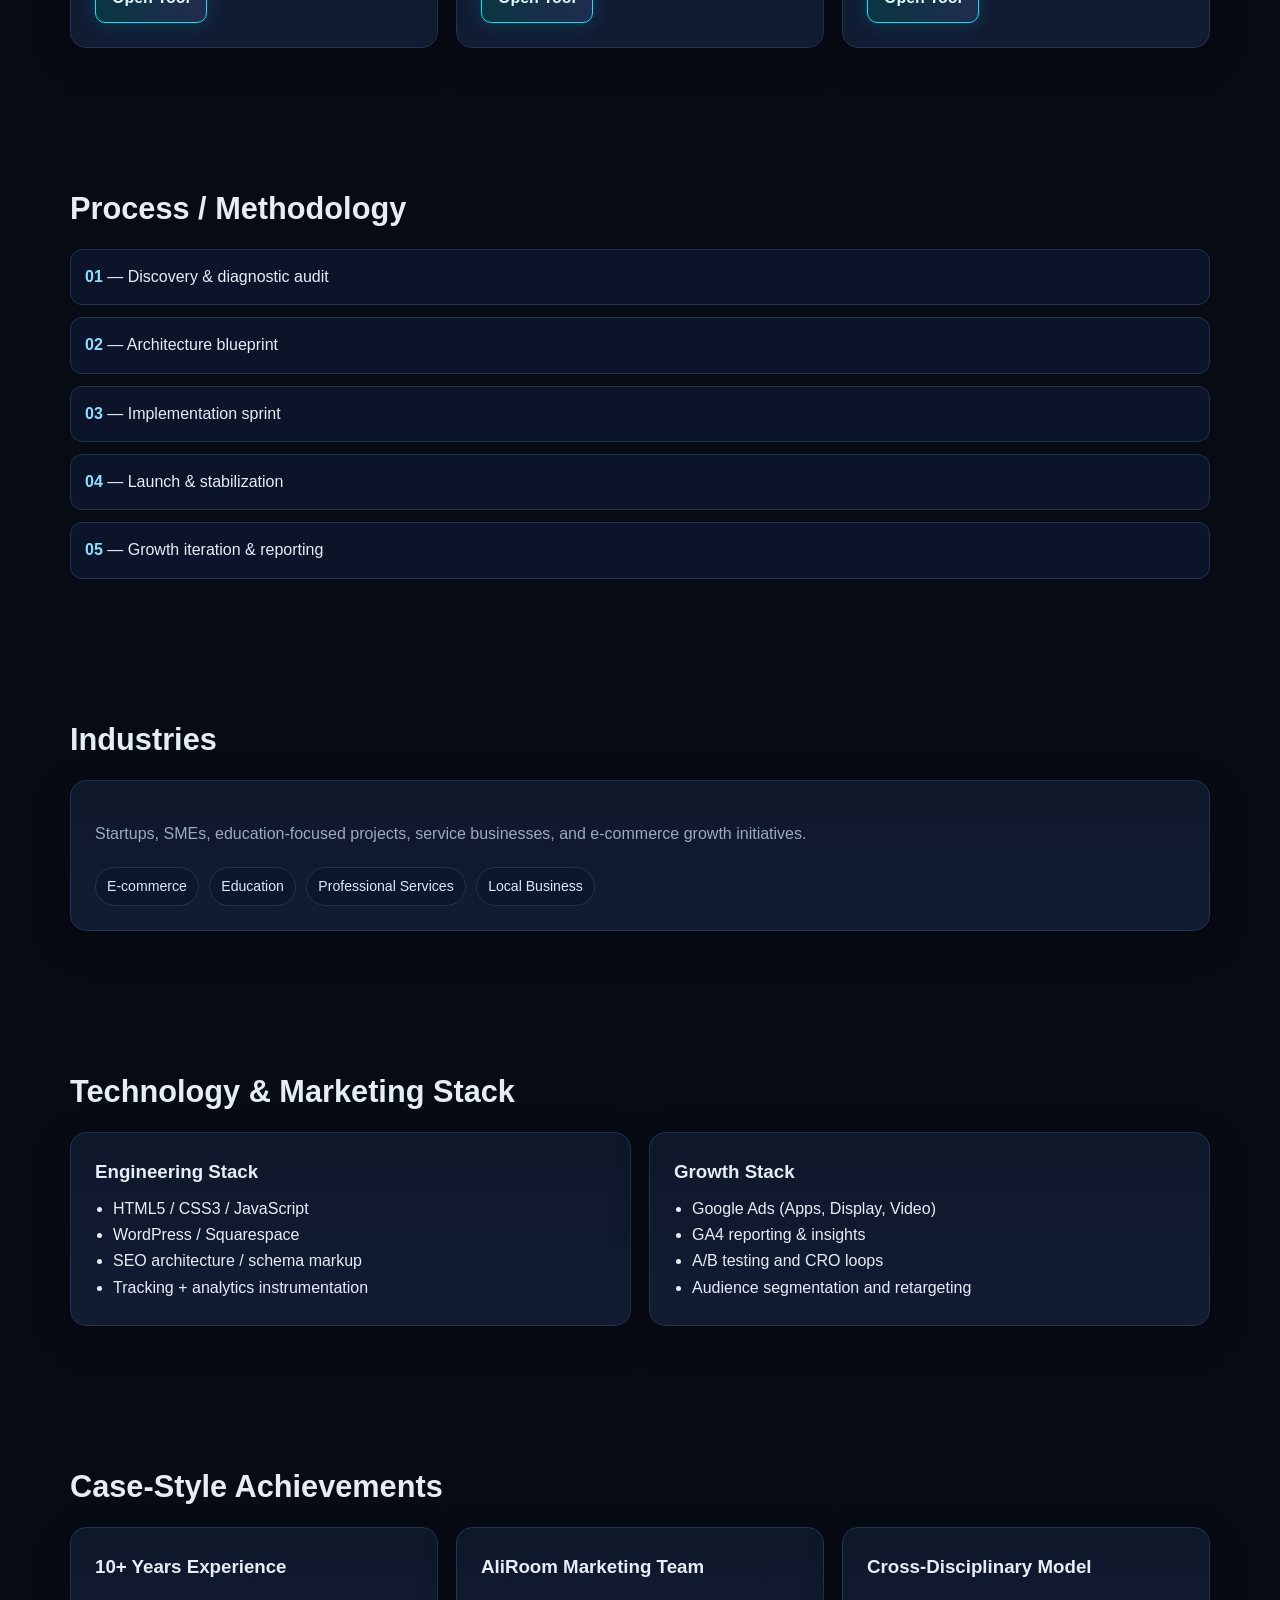
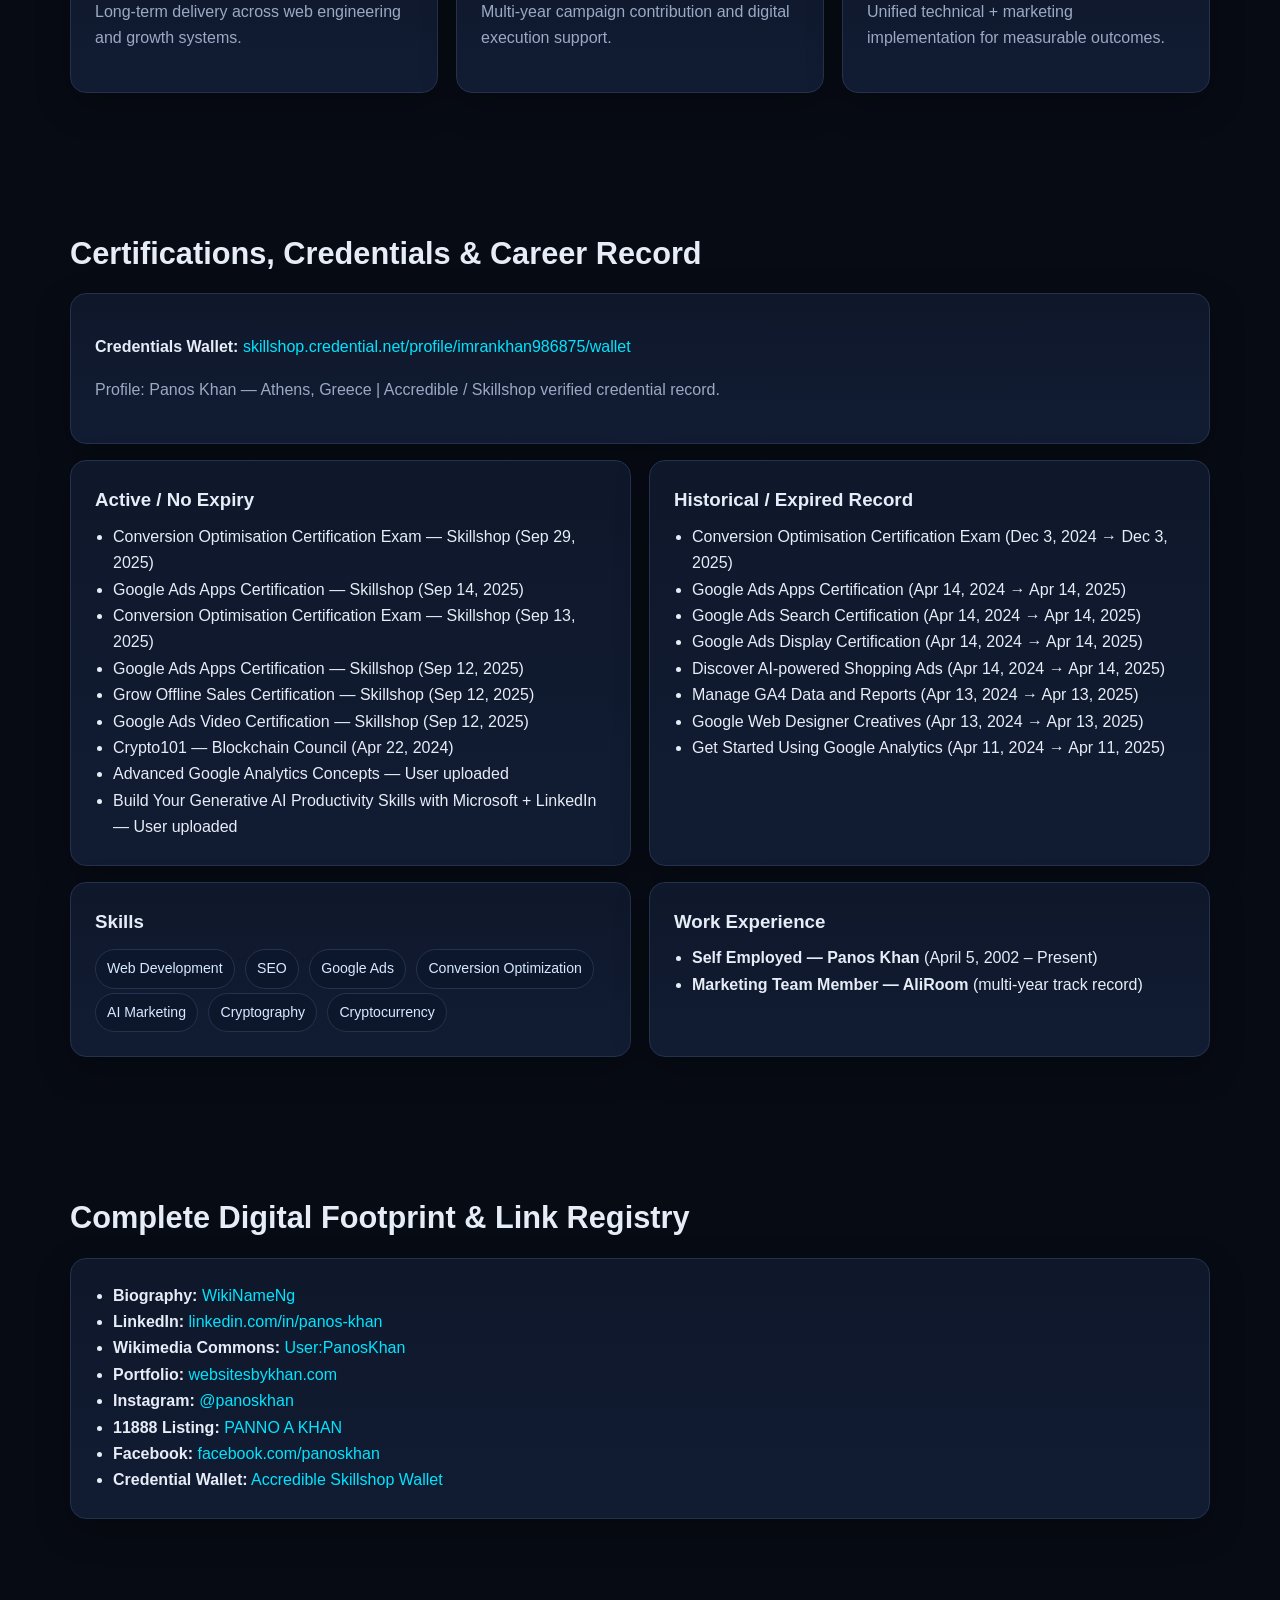
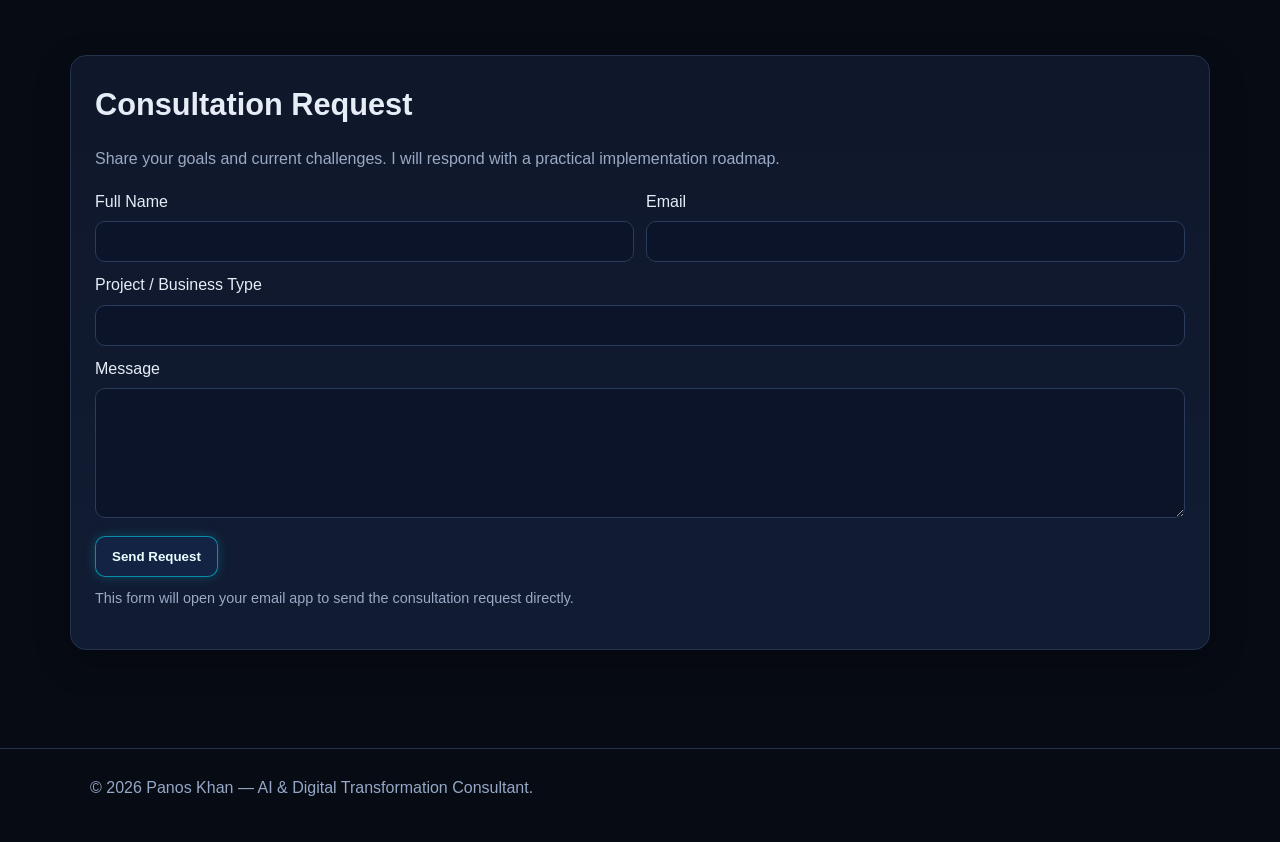
==== commit 08b29754: "feat: add AI tools portfolio section and three demo tool pages" ====
--- a/index.html
+++ b/index.html
@@ -14,11 +14,17 @@
   <meta property="og:description" content="Professional profile, verified links, credentials, services, and consultation booking for Panos Khan." />
   <meta property="og:url" content="https://panoskhan.github.io/" />
   <meta property="og:site_name" content="Panos Khan" />
+  <meta property="og:locale" content="en_US" />
+  <meta property="og:locale:alternate" content="el_GR" />
+  <meta property="og:image" content="https://panoskhan.github.io/assets/og-preview.svg" />
+  <meta property="og:image:alt" content="Panos Khan — AI & Digital Transformation Consultant" />
 
   <!-- Twitter -->
   <meta name="twitter:card" content="summary_large_image" />
   <meta name="twitter:title" content="Panos Khan | AI & Digital Transformation Consultant" />
   <meta name="twitter:description" content="Official website of Panos Khan — AI, web engineering, digital growth strategy, and certifications." />
+  <meta name="twitter:image" content="https://panoskhan.github.io/assets/og-preview.svg" />
+  <meta name="twitter:image:alt" content="Panos Khan — AI & Digital Transformation Consultant" />
 
   <style>
     :root{
@@ -36,6 +42,7 @@
 
     *{box-sizing:border-box}
     html,body{margin:0;padding:0}
+    html{scroll-behavior:smooth}
     body{
       font-family:Inter,Segoe UI,Roboto,Arial,sans-serif;
       background:var(--bg);
@@ -49,7 +56,7 @@
     a:hover{text-decoration:underline;text-shadow:0 0 8px rgba(0,229,255,.35)}
 
     .container{max-width:var(--max);margin:0 auto;padding:0 20px}
-    .section{padding:68px 0}
+    .section{padding:68px 0;scroll-margin-top:110px}
     .card{
       background:linear-gradient(180deg,var(--surface),var(--surface-2));
       border:1px solid var(--line);
@@ -78,6 +85,10 @@
       background:#0b1222;color:#dff8ff;border-radius:999px;
       padding:7px 12px;cursor:pointer;font-weight:700;
       box-shadow:0 0 12px rgba(0,229,255,.22);
+    }
+    .toggle-btn[aria-pressed="true"]{
+      background:linear-gradient(90deg,#083642,#212c4e);
+      border-color:var(--neon);
     }
 
     header{
@@ -148,6 +159,7 @@
 
     form .row{display:grid;grid-template-columns:1fr 1fr;gap:12px}
     @media (max-width:760px){form .row{grid-template-columns:1fr}}
+    label{display:block;margin-bottom:6px}
     input,textarea{
       width:100%;
       padding:12px;
@@ -156,6 +168,10 @@
       background:#0b1428;
       color:#e8f0ff;
       outline:none;
+    }
+    input:focus,textarea:focus{
+      border-color:var(--neon);
+      box-shadow:0 0 0 3px rgba(0,229,255,.15);
     }
     textarea{min-height:130px;resize:vertical}
     .btn-submit{
@@ -169,6 +185,7 @@
       font-weight:800;
       box-shadow:0 0 12px rgba(0,229,255,.22);
     }
+    .form-note{font-size:.9rem;margin-top:10px}
 
     footer{
       padding:26px 0 40px;
@@ -228,22 +245,59 @@
   <script type="application/ld+json">
   {
     "@context":"https://schema.org",
-    "@type":"Person",
-    "name":"Panos Khan",
-    "url":"https://panoskhan.github.io/",
-    "jobTitle":"AI & Digital Transformation Consultant",
-    "description":"Web Developer, Sales & Marketing Specialist, and Digital Transformation Consultant based in Greece.",
-    "sameAs":[
-      "https://www.wikinames.org/wiki/Panos_Khan",
-      "https://www.linkedin.com/in/panos-khan",
-      "https://commons.wikimedia.org/wiki/User:PanosKhan",
-      "https://websitesbykhan.com",
-      "https://www.instagram.com/panoskhan",
-      "https://11888.gr/white-pages/pannoa-khan",
-      "https://www.facebook.com/panoskhan",
-      "https://skillshop.credential.net/profile/imrankhan986875/wallet"
-    ],
-    "address":{"@type":"PostalAddress","addressCountry":"GR"}
+    "@graph":[
+      {
+        "@type":"Person",
+        "@id":"https://panoskhan.github.io/#person",
+        "name":"Panos Khan",
+        "url":"https://panoskhan.github.io/",
+        "jobTitle":"AI & Digital Transformation Consultant",
+        "description":"Web Developer, Sales & Marketing Specialist, and Digital Transformation Consultant based in Greece.",
+        "sameAs":[
+          "https://www.wikinames.org/wiki/Panos_Khan",
+          "https://www.linkedin.com/in/panos-khan",
+          "https://commons.wikimedia.org/wiki/User:PanosKhan",
+          "https://websitesbykhan.com",
+          "https://www.instagram.com/panoskhan",
+          "https://11888.gr/white-pages/pannoa-khan",
+          "https://www.facebook.com/panoskhan",
+          "https://skillshop.credential.net/profile/imrankhan986875/wallet"
+        ],
+        "address":{"@type":"PostalAddress","addressCountry":"GR"}
+      },
+      {
+        "@type":"WebSite",
+        "@id":"https://panoskhan.github.io/#website",
+        "url":"https://panoskhan.github.io/",
+        "name":"Panos Khan",
+        "inLanguage":["en","el"],
+        "publisher":{"@id":"https://panoskhan.github.io/#person"}
+      },
+      {
+        "@type":"WebPage",
+        "@id":"https://panoskhan.github.io/#webpage",
+        "url":"https://panoskhan.github.io/",
+        "name":"Panos Khan | AI & Digital Transformation Consultant",
+        "description":"Official website of Panos Khan — AI & Digital Transformation Consultant, Web Developer, and Sales & Marketing Specialist based in Greece.",
+        "isPartOf":{"@id":"https://panoskhan.github.io/#website"},
+        "about":{"@id":"https://panoskhan.github.io/#person"},
+        "inLanguage":["en","el"]
+      },
+      {
+        "@type":"ProfessionalService",
+        "@id":"https://panoskhan.github.io/#service",
+        "name":"Panos Khan Consulting",
+        "url":"https://panoskhan.github.io/",
+        "areaServed":"Greece",
+        "founder":{"@id":"https://panoskhan.github.io/#person"},
+        "serviceType":[
+          "AI consulting",
+          "Digital transformation consulting",
+          "Web development",
+          "Performance marketing"
+        ]
+      }
+    ]
   }
   </script>
 </head>
@@ -258,8 +312,8 @@
 
   <div class="langbar">
     <div class="langbar-inner">
-      <button class="toggle-btn" id="btnEN">EN</button>
-      <button class="toggle-btn" id="btnEL">GR</button>
+      <button class="toggle-btn" id="btnEN" aria-pressed="true">EN</button>
+      <button class="toggle-btn" id="btnEL" aria-pressed="false">GR</button>
     </div>
   </div>
 
@@ -269,6 +323,7 @@
       <nav>
         <a href="#about">About</a>
         <a href="#services">Services</a>
+        <a href="#tools">AI Tools</a>
         <a href="#process">Method</a>
         <a href="#industries">Industries</a>
         <a href="#stack">Stack</a>
@@ -286,14 +341,14 @@
       <p class="kicker" data-lang="el">Επίσημη Επαγγελματική Ιστοσελίδα</p>
 
       <h1 data-lang="en">AI, Web Engineering & Growth Systems for Organizations That Want Measurable Results.</h1>
-      <h1 data-lang="el">AI, Web Engineering και Growth Συστήματα για Οργανισμούς που Θέλουν Μετρήσιμα Αποτελέσματα.</h1>
+      <h1 data-lang="el">AI, Web Engineering και Συστήματα Ανάπτυξης για Οργανισμούς που Θέλουν Μετρήσιμα Αποτελέσματα.</h1>
 
       <p class="lead" data-lang="en">I am Panos Khan, an AI & Digital Transformation Consultant based in Greece, combining technical web development with performance-driven marketing strategy.</p>
-      <p class="lead" data-lang="el">Είμαι ο Panos Khan, AI & Digital Transformation Consultant με έδρα την Ελλάδα, συνδυάζοντας τεχνική ανάπτυξη ιστοσελίδων με στρατηγική marketing βάσει απόδοσης.</p>
+      <p class="lead" data-lang="el">Είμαι ο Panos Khan, AI & Digital Transformation Consultant με έδρα την Ελλάδα, και συνδυάζω τεχνική ανάπτυξη ιστοσελίδων με στρατηγική marketing προσανατολισμένη σε μετρήσιμη απόδοση.</p>
 
       <div style="margin-top:14px">
         <a class="btn btn-primary" href="#consultation" data-lang="en">Book Consultation</a>
-        <a class="btn btn-primary" href="#consultation" data-lang="el">Κλείσε Συνεδρία</a>
+        <a class="btn btn-primary" href="#consultation" data-lang="el">Κλείστε Συνεδρία</a>
         <a class="btn" href="#links" style="margin-left:8px" data-lang="en">View Verification Links</a>
         <a class="btn" href="#links" style="margin-left:8px" data-lang="el">Δείτε Συνδέσμους Επαλήθευσης</a>
       </div>
@@ -308,8 +363,8 @@
           Strategically based in Greece, he combines responsive front-end development, SEO-focused web architecture, and measurable performance marketing.
         </p>
         <p data-lang="el">
-          Ο Panos Khan είναι ευέλικτος Web Developer και πιστοποιημένος Sales & Marketing Specialist με πάνω από μία δεκαετία πρακτικής εμπειρίας στον ψηφιακό μετασχηματισμό.
-          Με έδρα την Ελλάδα, συνδυάζει responsive front-end development, SEO αρχιτεκτονική και performance marketing.
+          Ο Panos Khan είναι ευέλικτος Web Developer και πιστοποιημένος Sales & Marketing Specialist με περισσότερα από δέκα χρόνια πρακτικής εμπειρίας στον ψηφιακό μετασχηματισμό.
+          Με έδρα την Ελλάδα, συνδυάζει responsive front-end development, SEO-focused αρχιτεκτονική ιστοσελίδων και performance marketing με έμφαση στα μετρήσιμα αποτελέσματα.
         </p>
       </div>
     </section>
@@ -341,6 +396,34 @@
             <li>Conversion rate optimization workflows</li>
             <li>Retargeting and funnel improvement</li>
           </ul>
+        </article>
+      </div>
+    </section>
+
+    <section id="tools" class="section container">
+      <h2 data-lang="en">AI Tools &amp; Portfolio Projects</h2>
+      <h2 data-lang="el">AI Εργαλεία &amp; Portfolio Projects</h2>
+      <div class="grid grid-3">
+        <article class="card">
+          <h3>Khan AI Website Audit Assistant</h3>
+          <p class="muted" data-lang="en">Consultant-style website review for messaging clarity, SEO opportunities, UX trust signals, and conversion priorities.</p>
+          <p class="muted" data-lang="el">Demo έλεγχος ιστοσελίδας με consultant λογική για positioning, SEO, UX εμπιστοσύνη και conversion βελτιώσεις.</p>
+          <a class="btn btn-primary" href="/tools/website-audit.html" data-lang="en">Open Tool</a>
+          <a class="btn btn-primary" href="/tools/website-audit.html" data-lang="el">Άνοιγμα Εργαλείου</a>
+        </article>
+        <article class="card">
+          <h3>Khan AI SEO Brief Generator</h3>
+          <p class="muted" data-lang="en">Generate practical SEO content briefs with title options, structured outlines, FAQs, schema ideas, and search intent guidance.</p>
+          <p class="muted" data-lang="el">Παράγει πρακτικά SEO briefs με τίτλους, H2 outline, FAQs, schema προτάσεις και κατεύθυνση search intent.</p>
+          <a class="btn btn-primary" href="/tools/seo-brief.html" data-lang="en">Open Tool</a>
+          <a class="btn btn-primary" href="/tools/seo-brief.html" data-lang="el">Άνοιγμα Εργαλείου</a>
+        </article>
+        <article class="card">
+          <h3>Khan AI Ad Copy Studio</h3>
+          <p class="muted" data-lang="en">Build ad headline and description variations with CTA ideas and test angles aligned to audience, benefit, and brand tone.</p>
+          <p class="muted" data-lang="el">Δημιουργεί headline/description παραλλαγές, CTA ideas και test angles με βάση audience, benefit και tone.</p>
+          <a class="btn btn-primary" href="/tools/ad-copy-studio.html" data-lang="en">Open Tool</a>
+          <a class="btn btn-primary" href="/tools/ad-copy-studio.html" data-lang="el">Άνοιγμα Εργαλείου</a>
         </article>
       </div>
     </section>
@@ -481,32 +564,34 @@
         <h2 data-lang="en">Consultation Request</h2>
         <h2 data-lang="el">Αίτημα Συνεδρίας</h2>
         <p class="muted" data-lang="en">Share your goals and current challenges. I will respond with a practical implementation roadmap.</p>
-        <p class="muted" data-lang="el">Μοιραστείτε τους στόχους και τις προκλήσεις σας. Θα λάβετε πρακτικό roadmap υλοποίησης.</p>
-
-        <form action="https://formspree.io/f/YOUR_FORM_ID" method="POST">
+        <p class="muted" data-lang="el">Μοιραστείτε τους στόχους και τις προκλήσεις σας. Θα λάβετε ένα πρακτικό roadmap υλοποίησης.</p>
+
+        <form action="mailto:panoskhan40@gmail.com" method="POST" enctype="text/plain">
           <div class="row">
             <div>
-              <label data-lang="en">Full Name</label>
-              <label data-lang="el">Ονοματεπώνυμο</label>
-              <input type="text" name="name" required />
+              <label data-lang="en" for="name">Full Name</label>
+              <label data-lang="el" for="name">Ονοματεπώνυμο</label>
+              <input id="name" type="text" name="name" required />
             </div>
             <div>
-              <label>Email</label>
-              <input type="email" name="email" required />
+              <label for="email">Email</label>
+              <input id="email" type="email" name="email" required />
             </div>
           </div>
           <div style="margin-top:10px">
-            <label data-lang="en">Project / Business Type</label>
-            <label data-lang="el">Τύπος Έργου / Επιχείρησης</label>
-            <input type="text" name="project_type" />
+            <label data-lang="en" for="project_type">Project / Business Type</label>
+            <label data-lang="el" for="project_type">Τύπος Έργου / Επιχείρησης</label>
+            <input id="project_type" type="text" name="project_type" />
           </div>
           <div style="margin-top:10px">
-            <label data-lang="en">Message</label>
-            <label data-lang="el">Μήνυμα</label>
-            <textarea name="message" required></textarea>
+            <label data-lang="en" for="message">Message</label>
+            <label data-lang="el" for="message">Μήνυμα</label>
+            <textarea id="message" name="message" required></textarea>
           </div>
           <button class="btn-submit" type="submit" data-lang="en">Send Request</button>
           <button class="btn-submit" type="submit" data-lang="el">Αποστολή</button>
+          <p class="muted form-note" data-lang="en">This form will open your email app to send the consultation request directly.</p>
+          <p class="muted form-note" data-lang="el">Αυτή η φόρμα θα ανοίξει την εφαρμογή email σας για να στείλετε απευθείας το αίτημα συνεδρίας.</p>
         </form>
       </div>
     </section>
@@ -522,9 +607,12 @@
     const btnEL = document.getElementById('btnEL');
 
     function setLang(lang){
+      document.documentElement.lang = lang === 'el' ? 'el' : 'en';
       document.querySelectorAll('[data-lang]').forEach(el=>{
         el.style.display = (el.getAttribute('data-lang') === lang) ? '' : 'none';
       });
+      btnEN.setAttribute('aria-pressed', String(lang === 'en'));
+      btnEL.setAttribute('aria-pressed', String(lang === 'el'));
       localStorage.setItem('pk_lang', lang);
     }
 
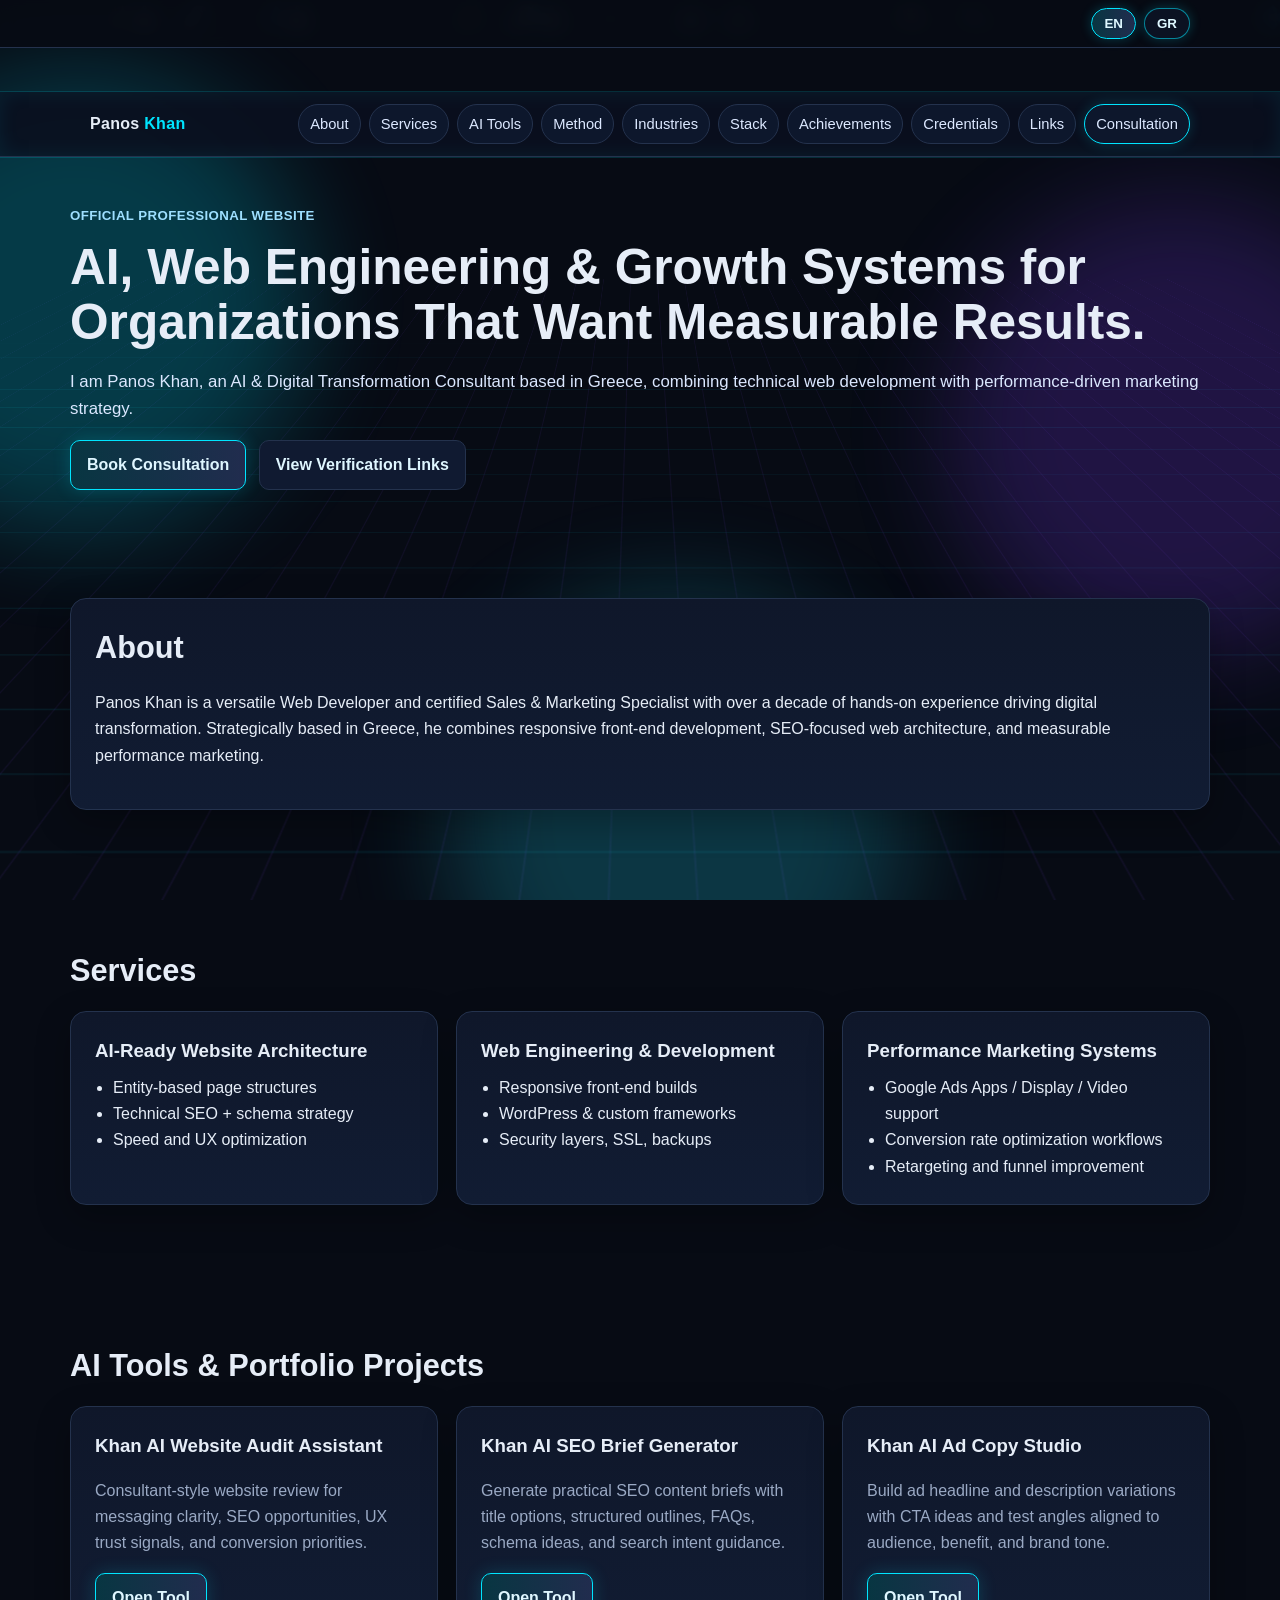
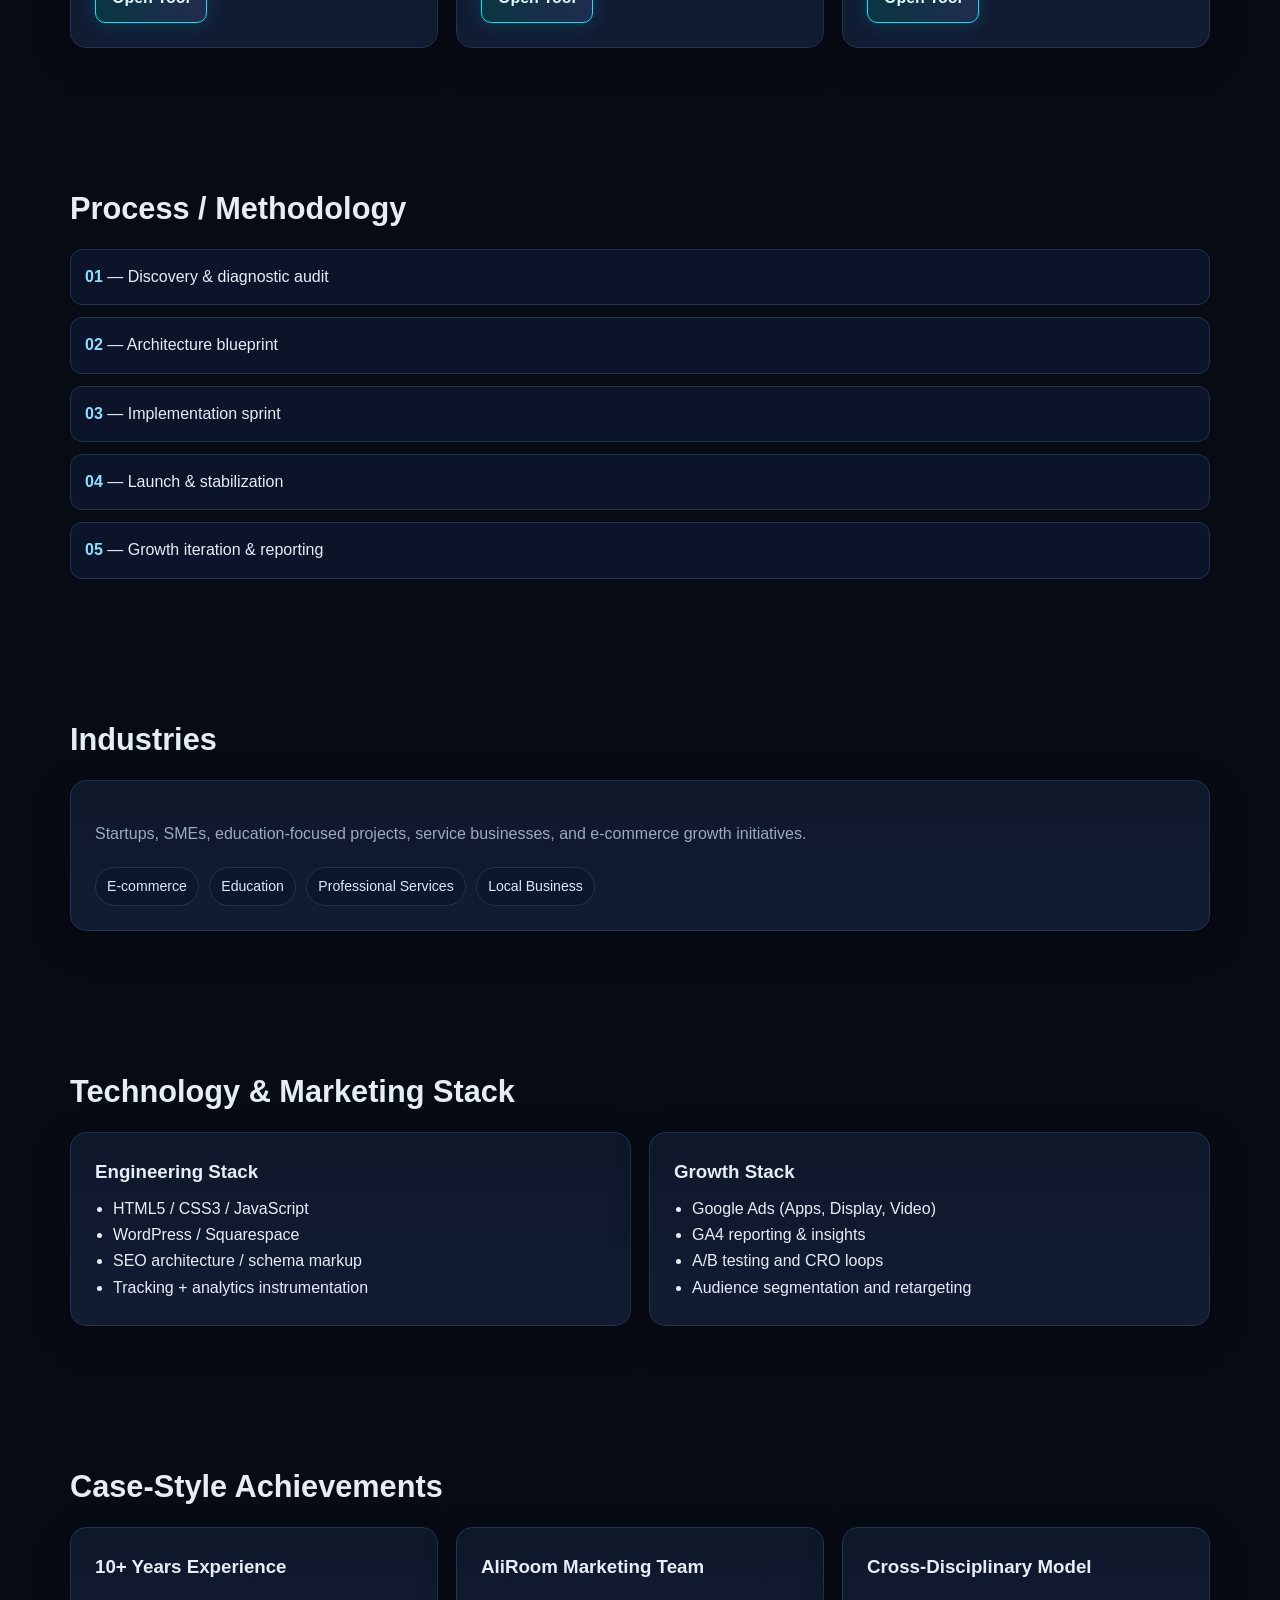
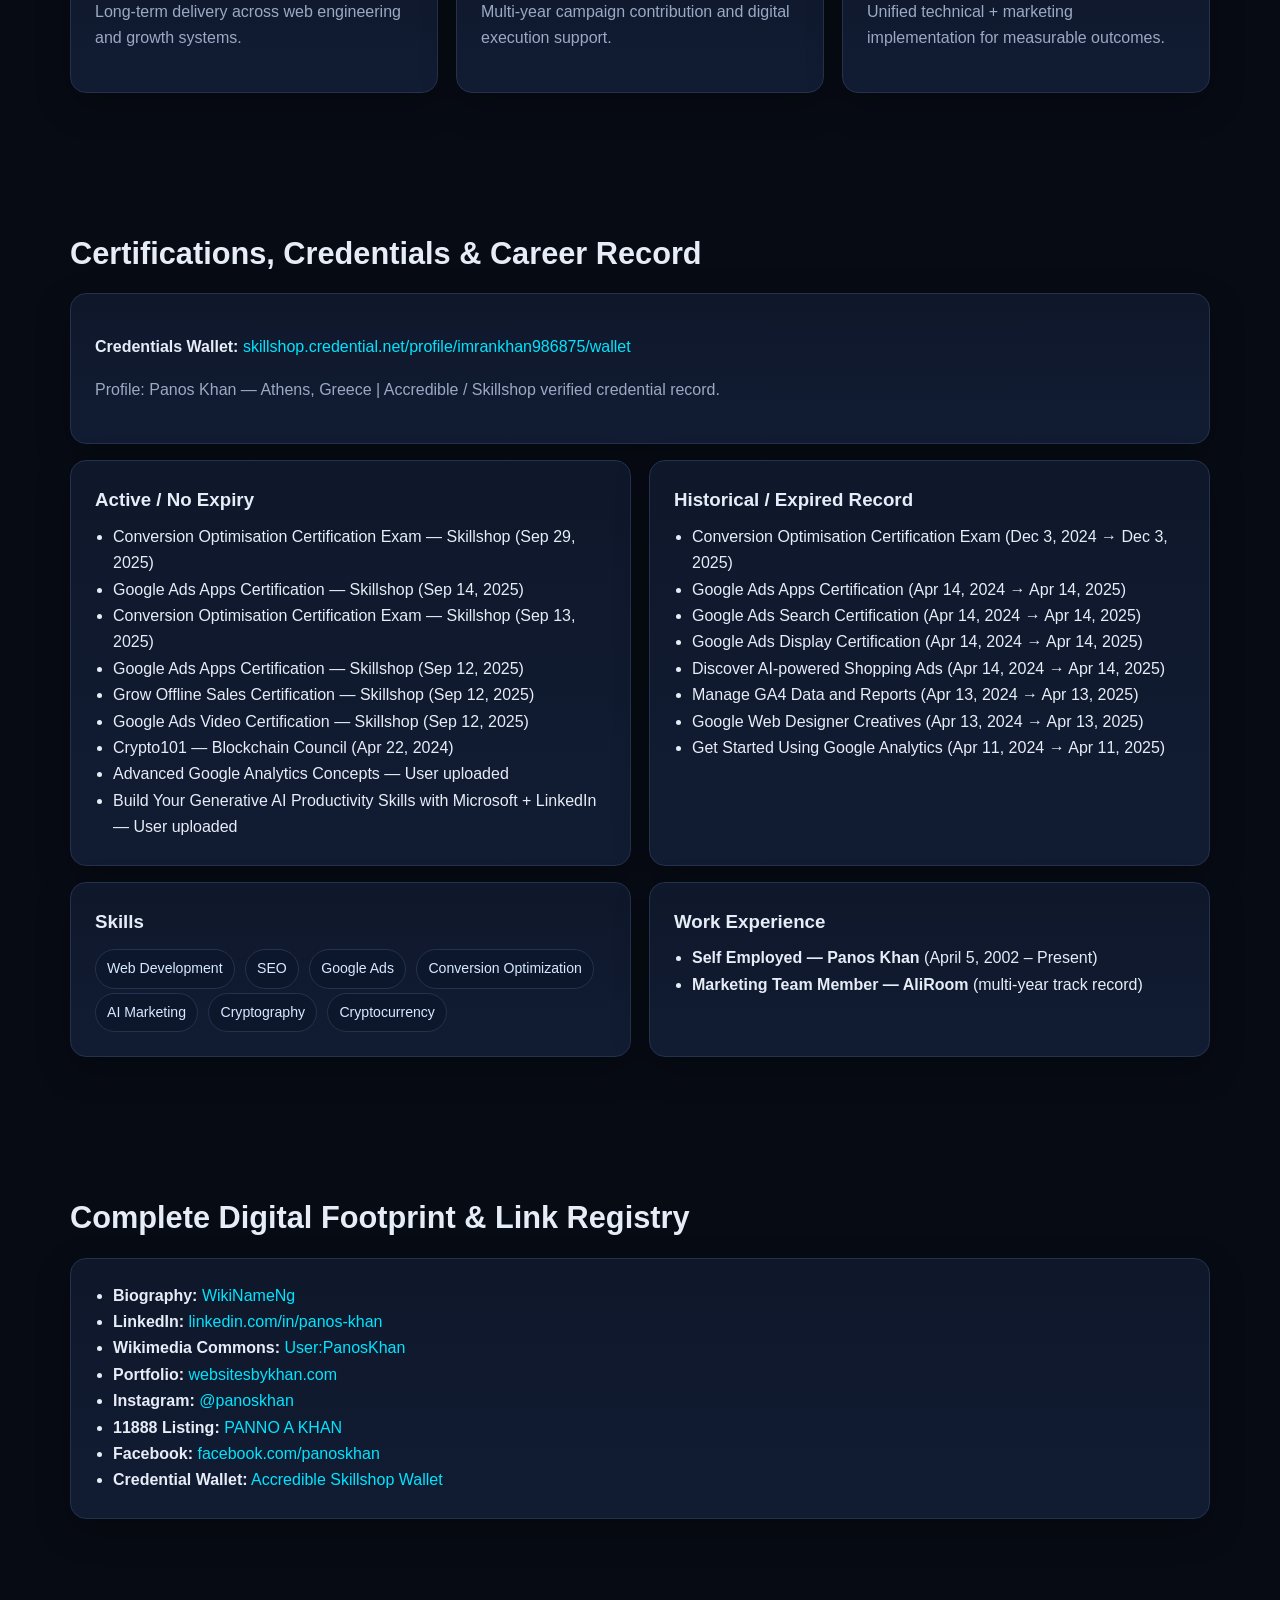
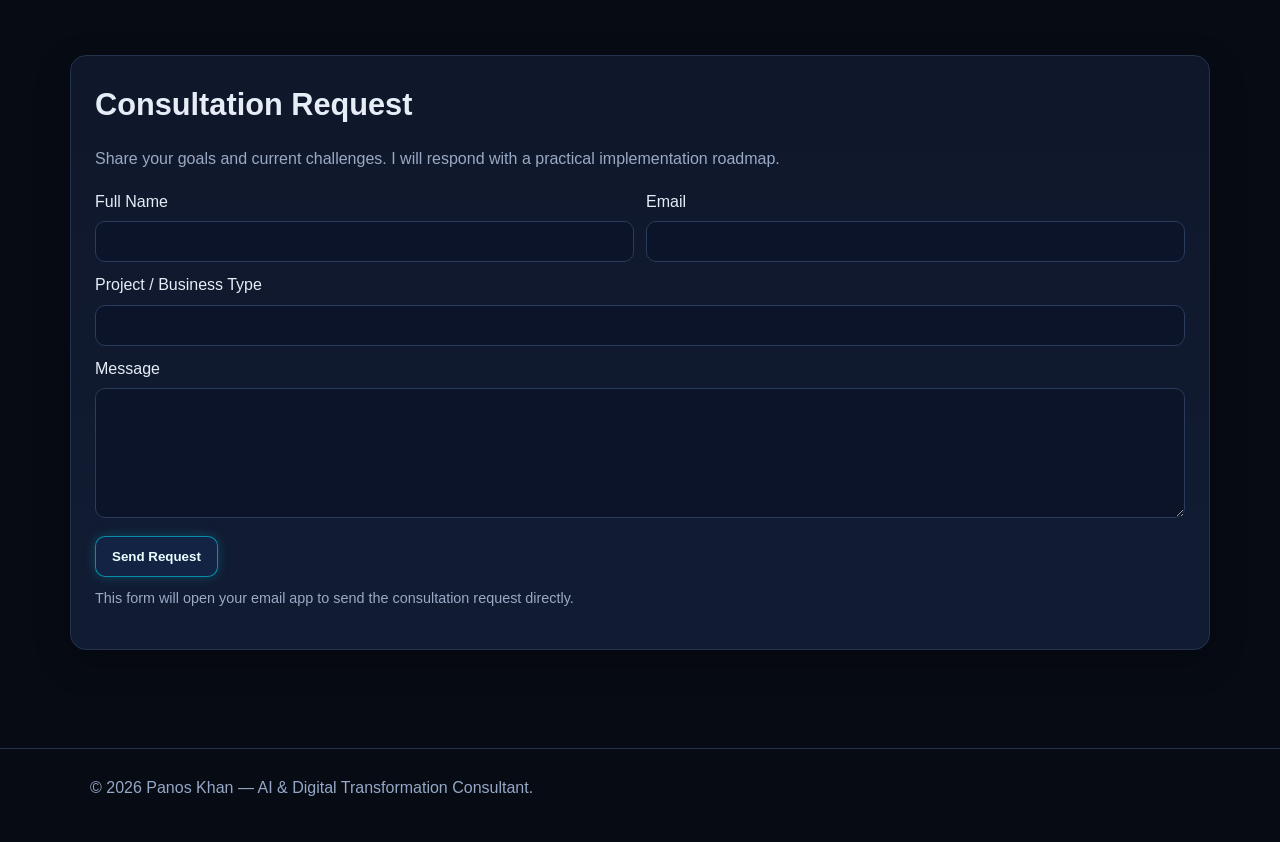
==== commit 2dd80d31: "Merge pull request #24 from panoskhan/main Main" ====
--- a/index.html
+++ b/index.html
@@ -658,4 +658,4 @@
     document.getElementById('year').textContent = new Date().getFullYear();
   </script>
 </body>
-</html>
+</html>
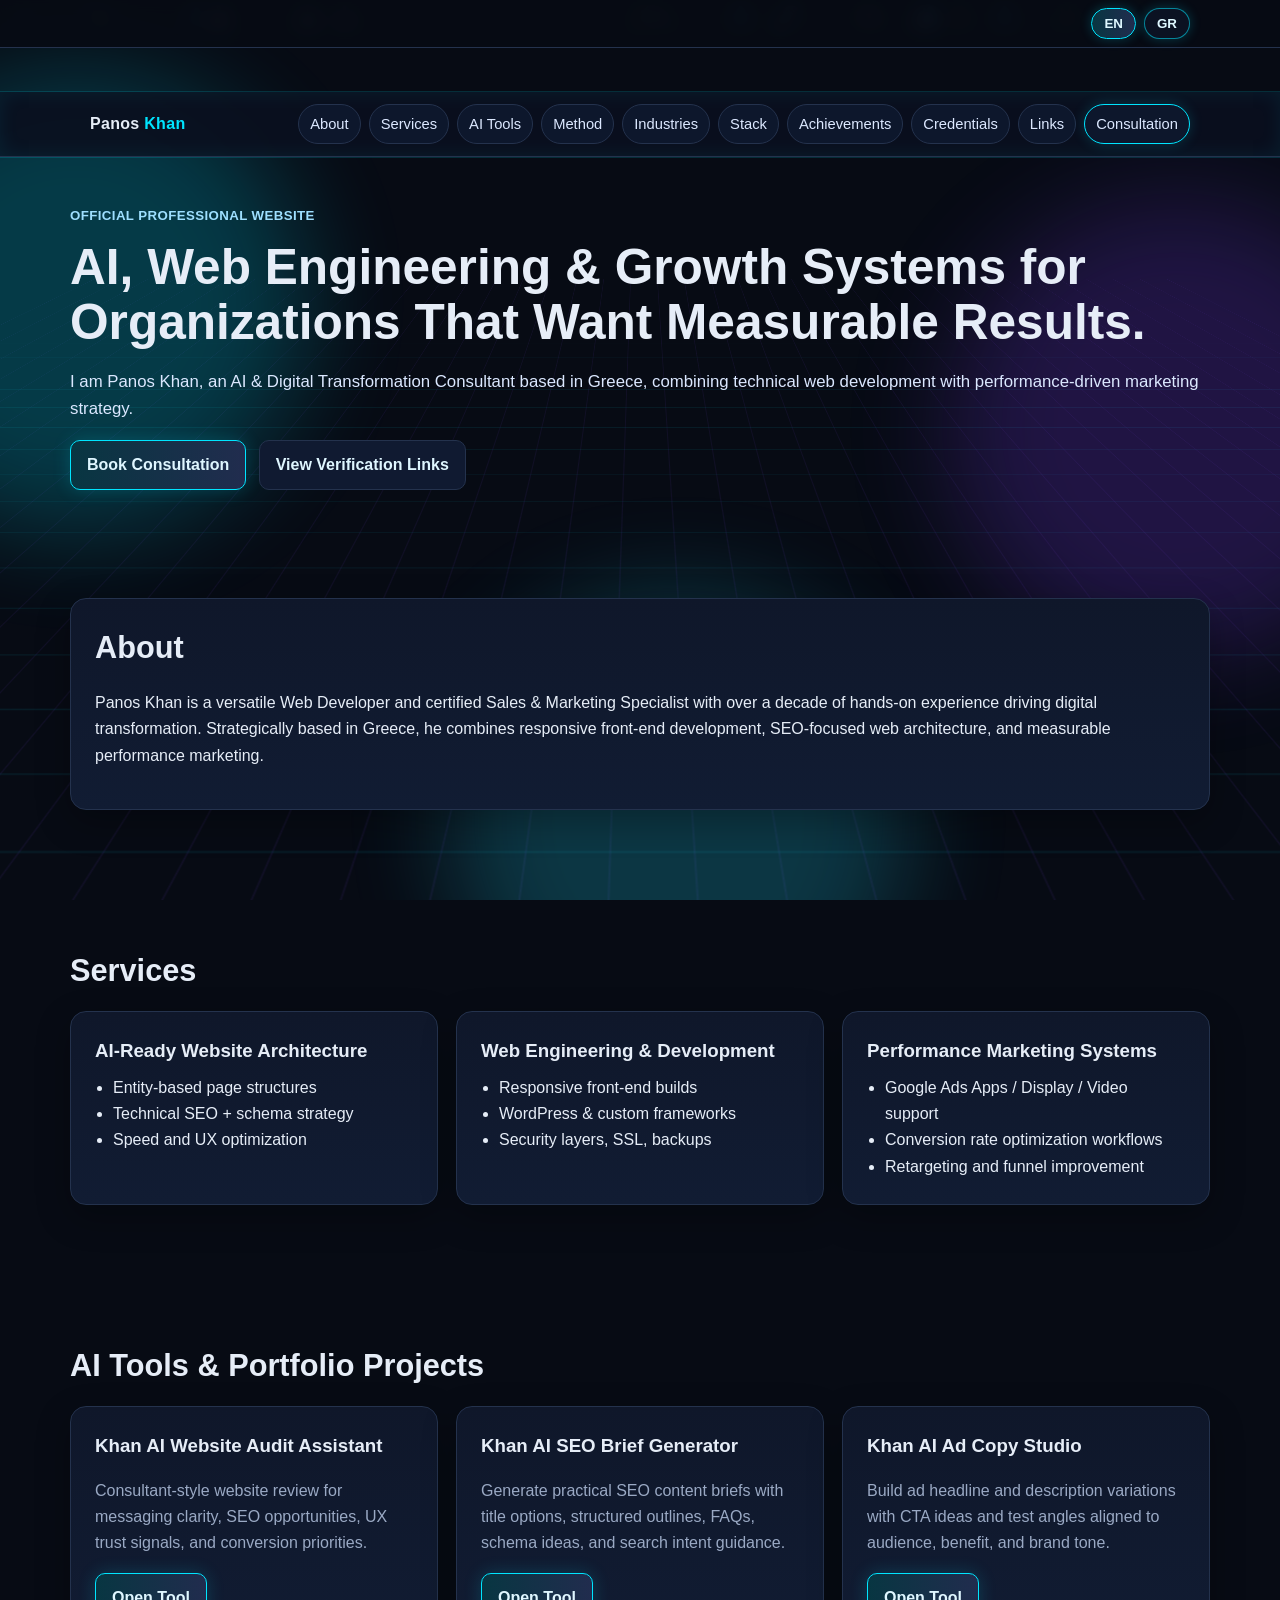
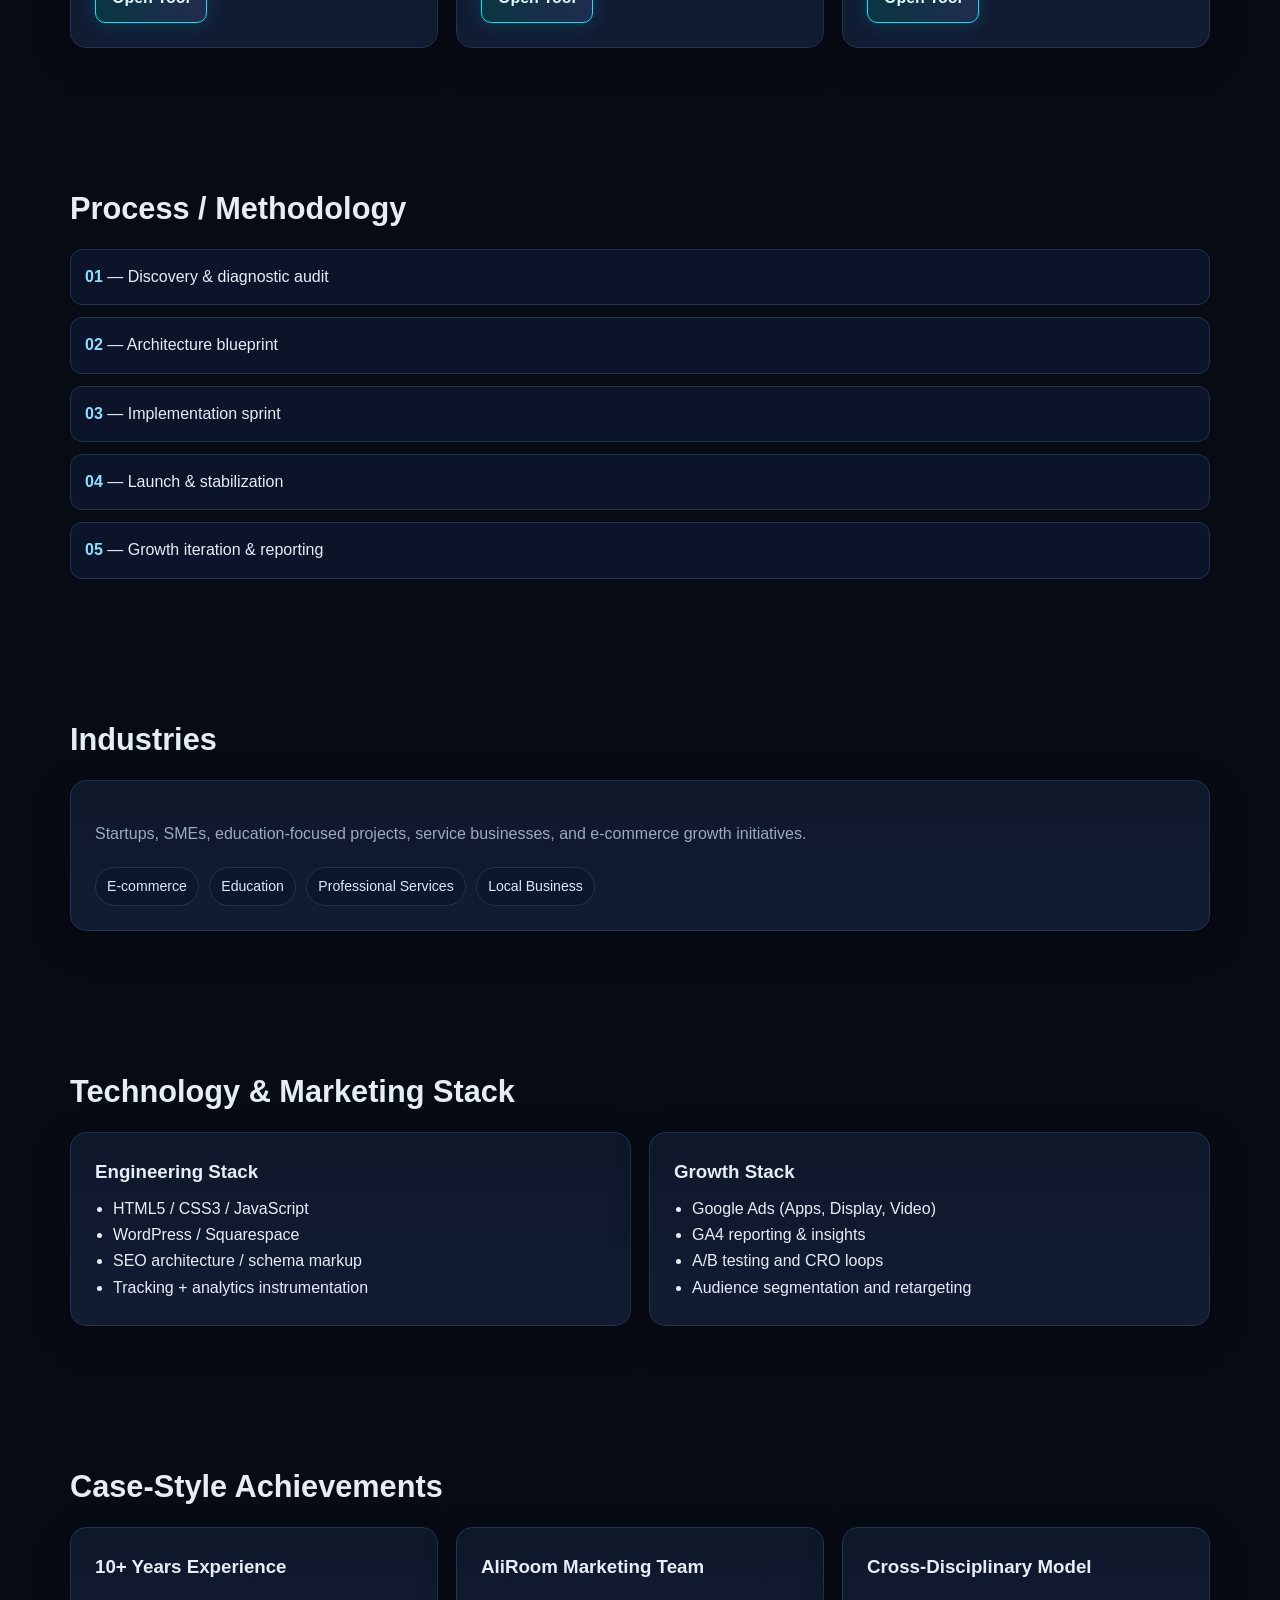
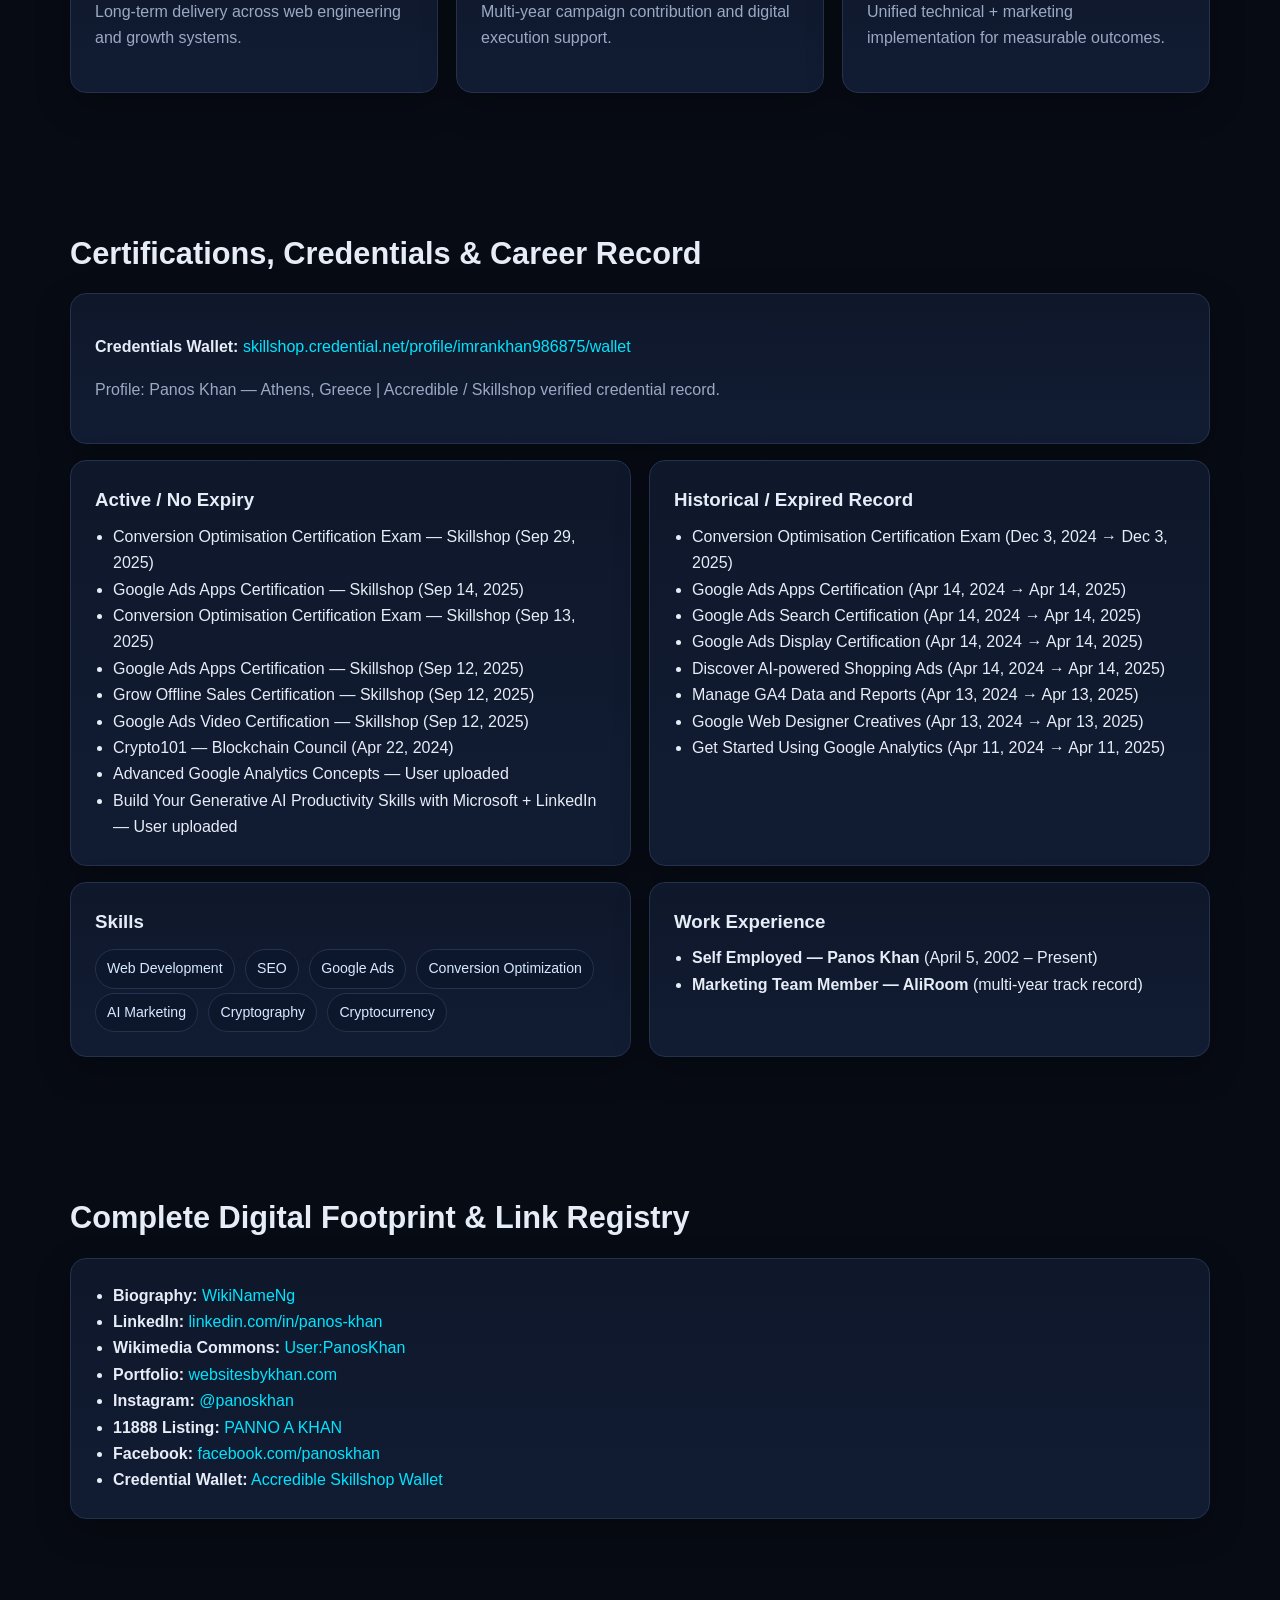
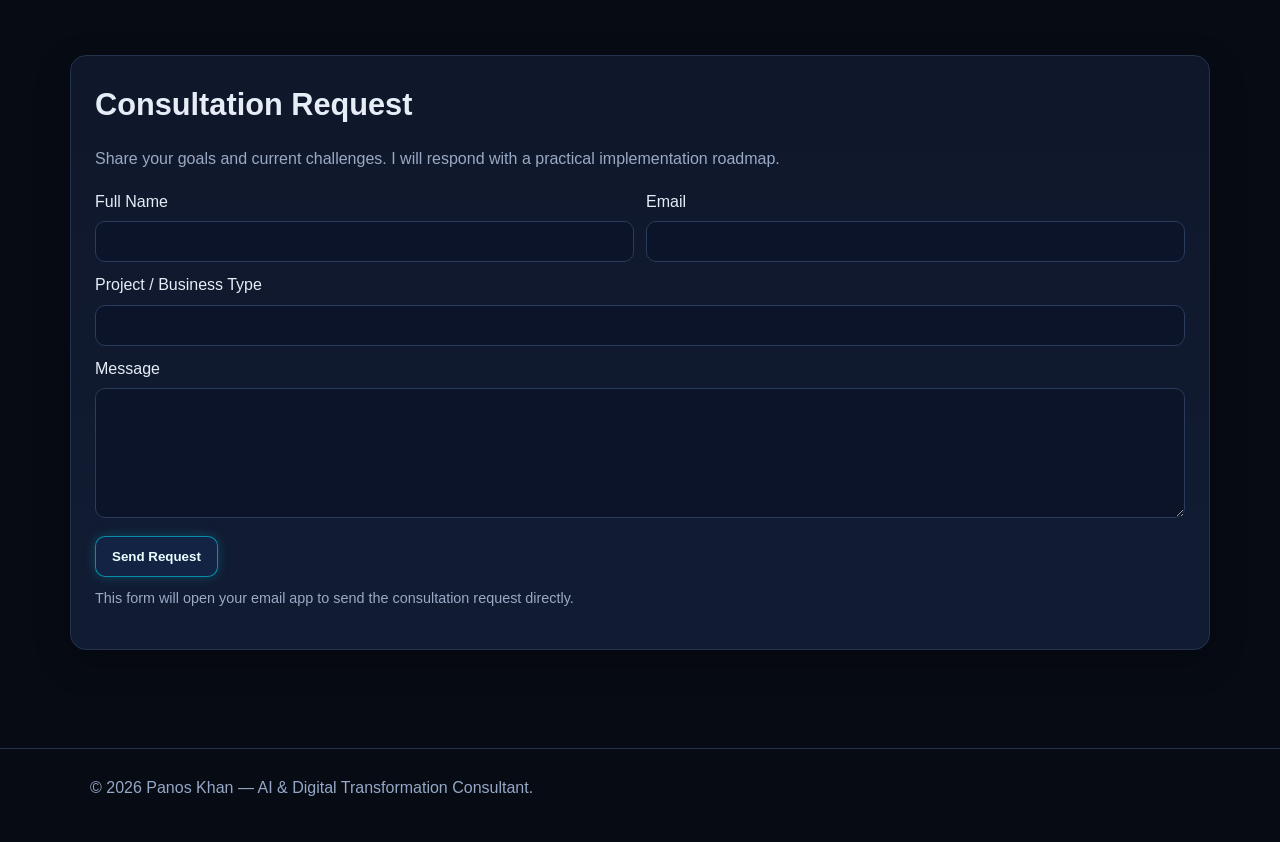
==== commit f404e596: "Add image property to Person JSON-LD schema" ====
--- a/index.html
+++ b/index.html
@@ -263,6 +263,7 @@
           "https://www.facebook.com/panoskhan",
           "https://skillshop.credential.net/profile/imrankhan986875/wallet"
         ],
+        "image":"https://panoskhan.github.io/assets/profile.jpg",
         "address":{"@type":"PostalAddress","addressCountry":"GR"}
       },
       {
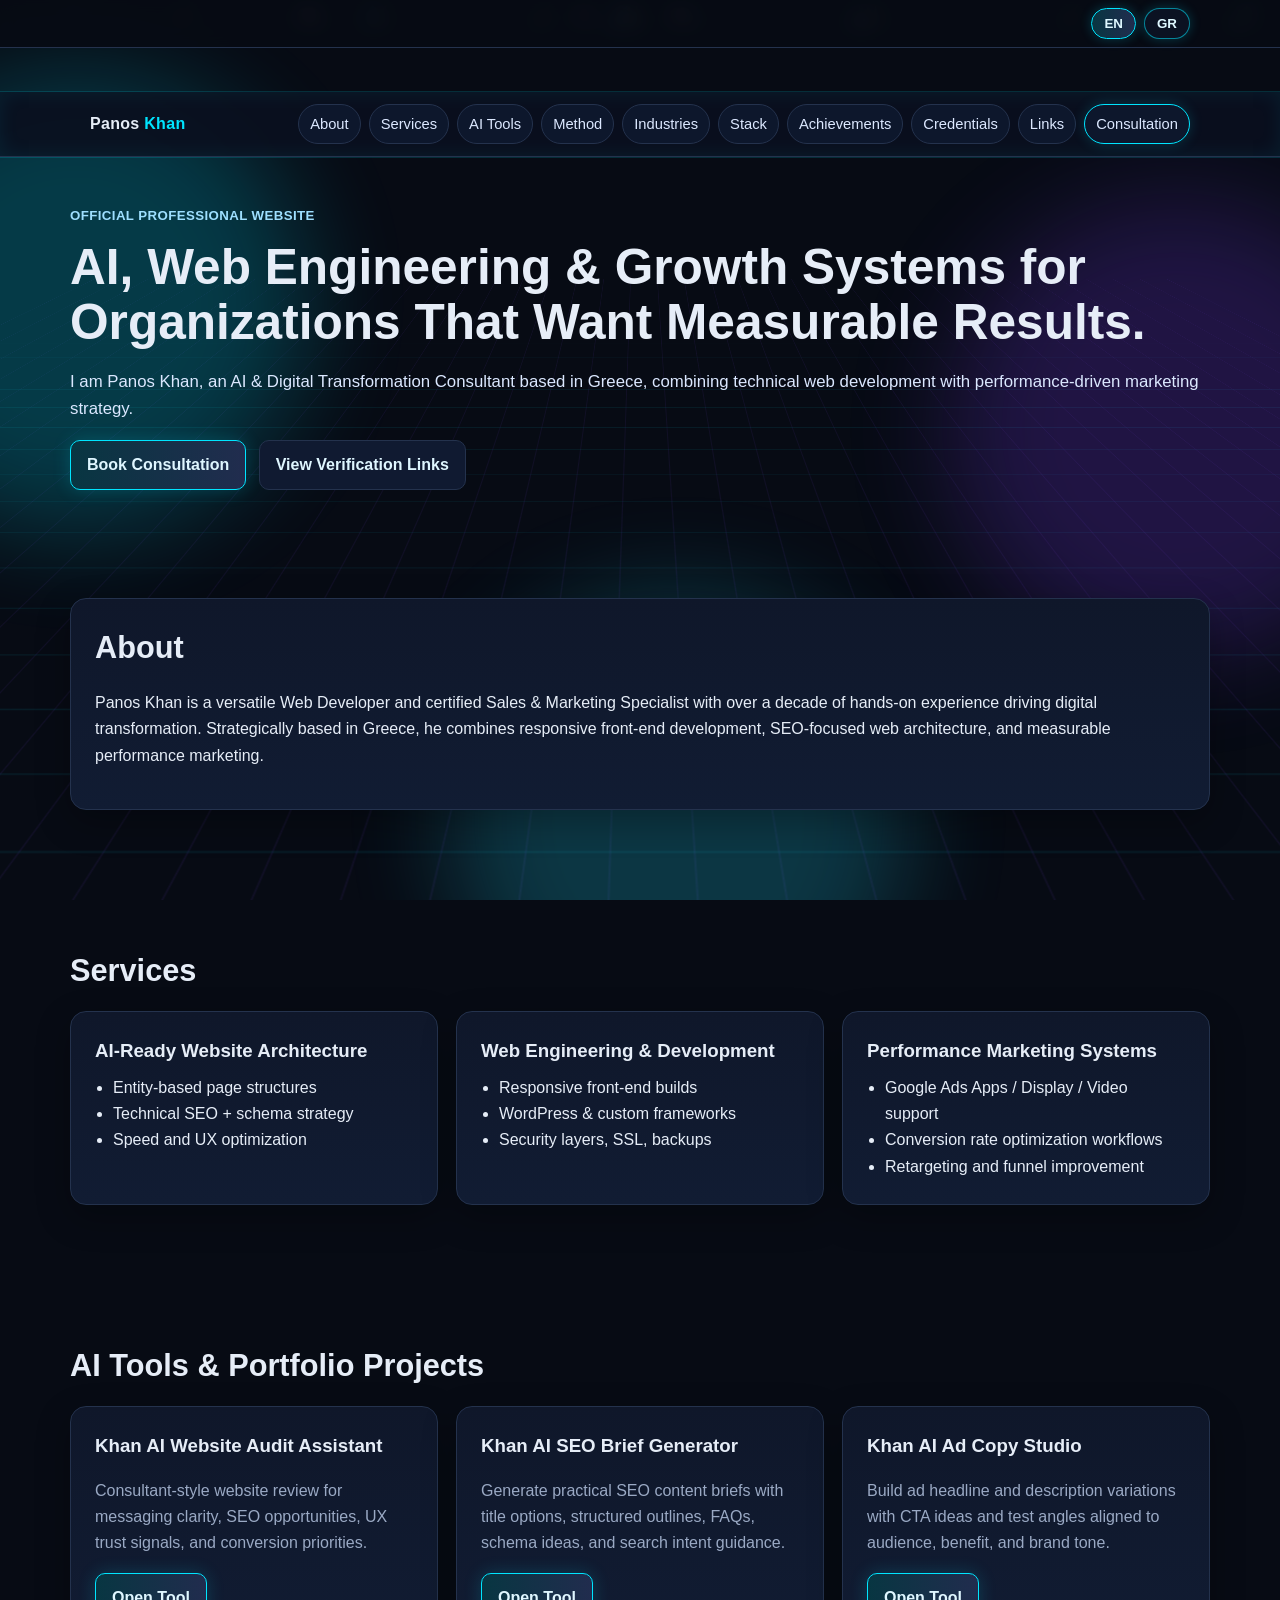
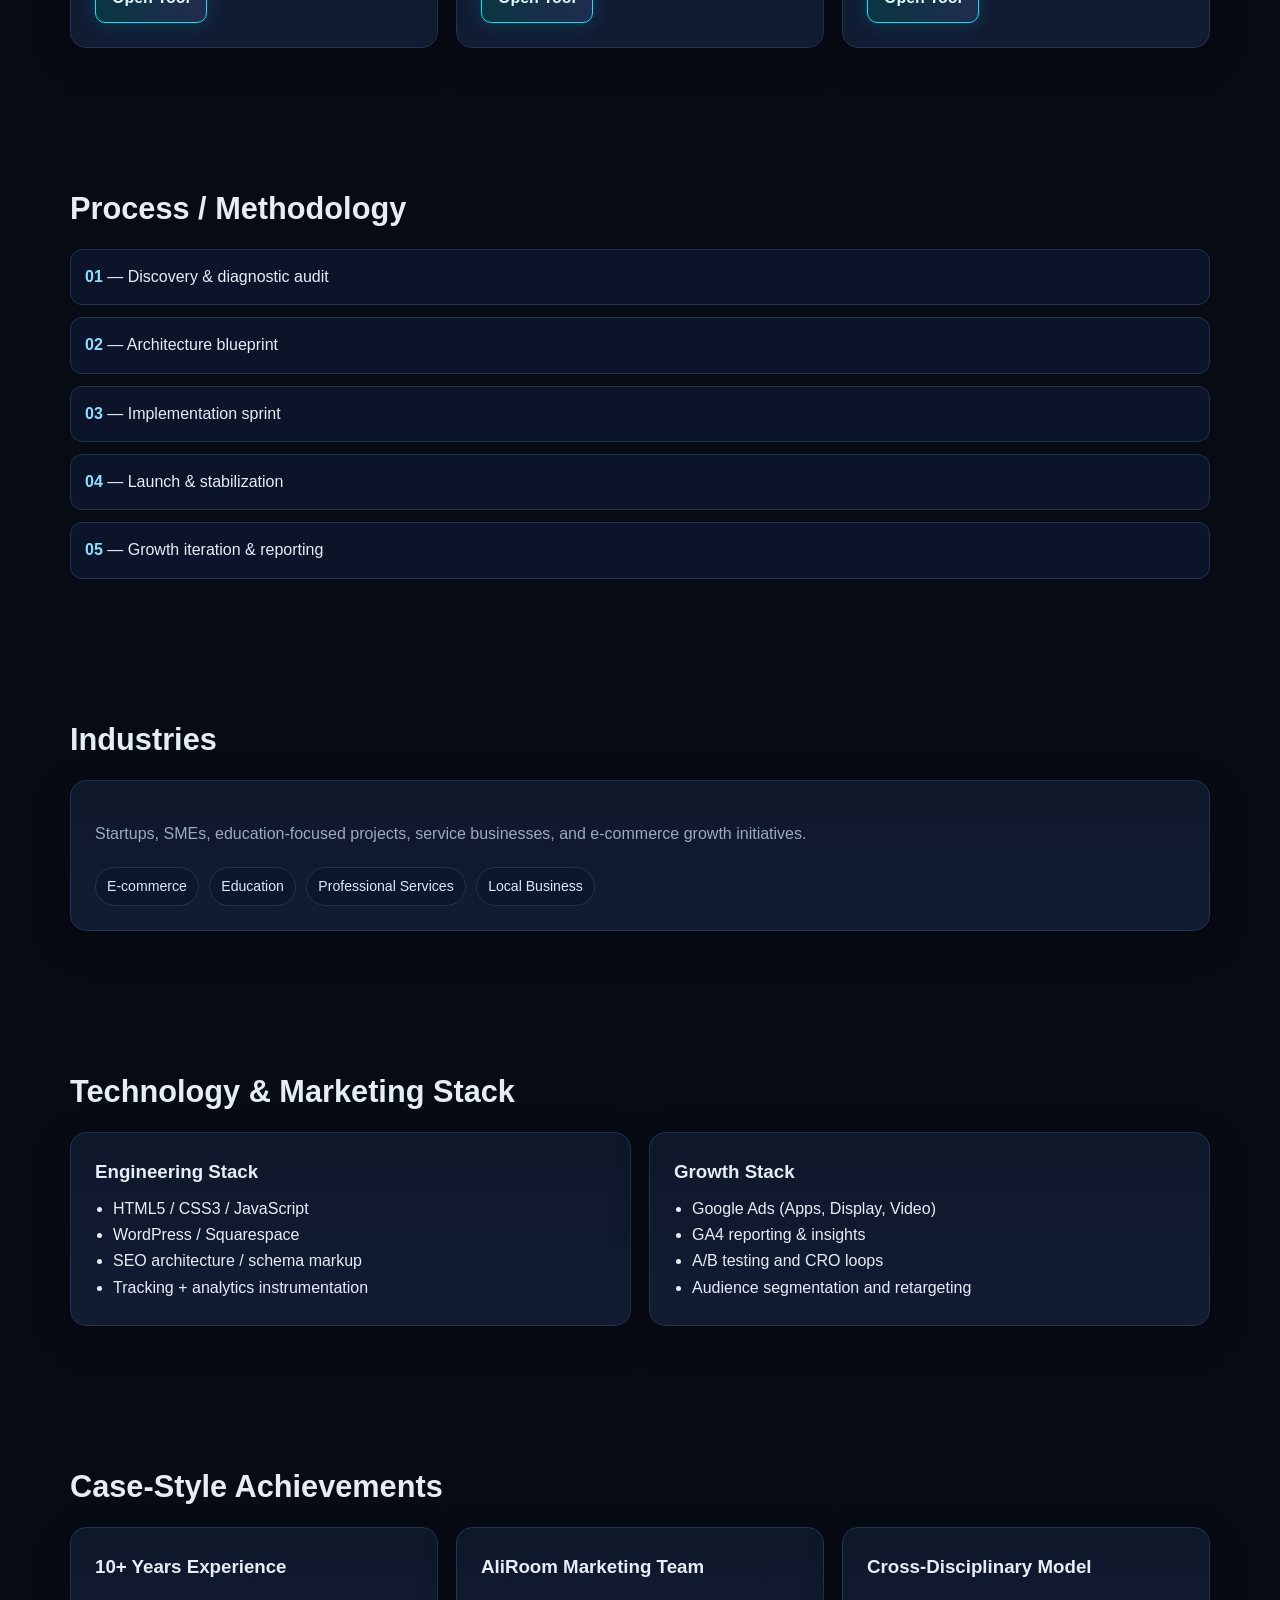
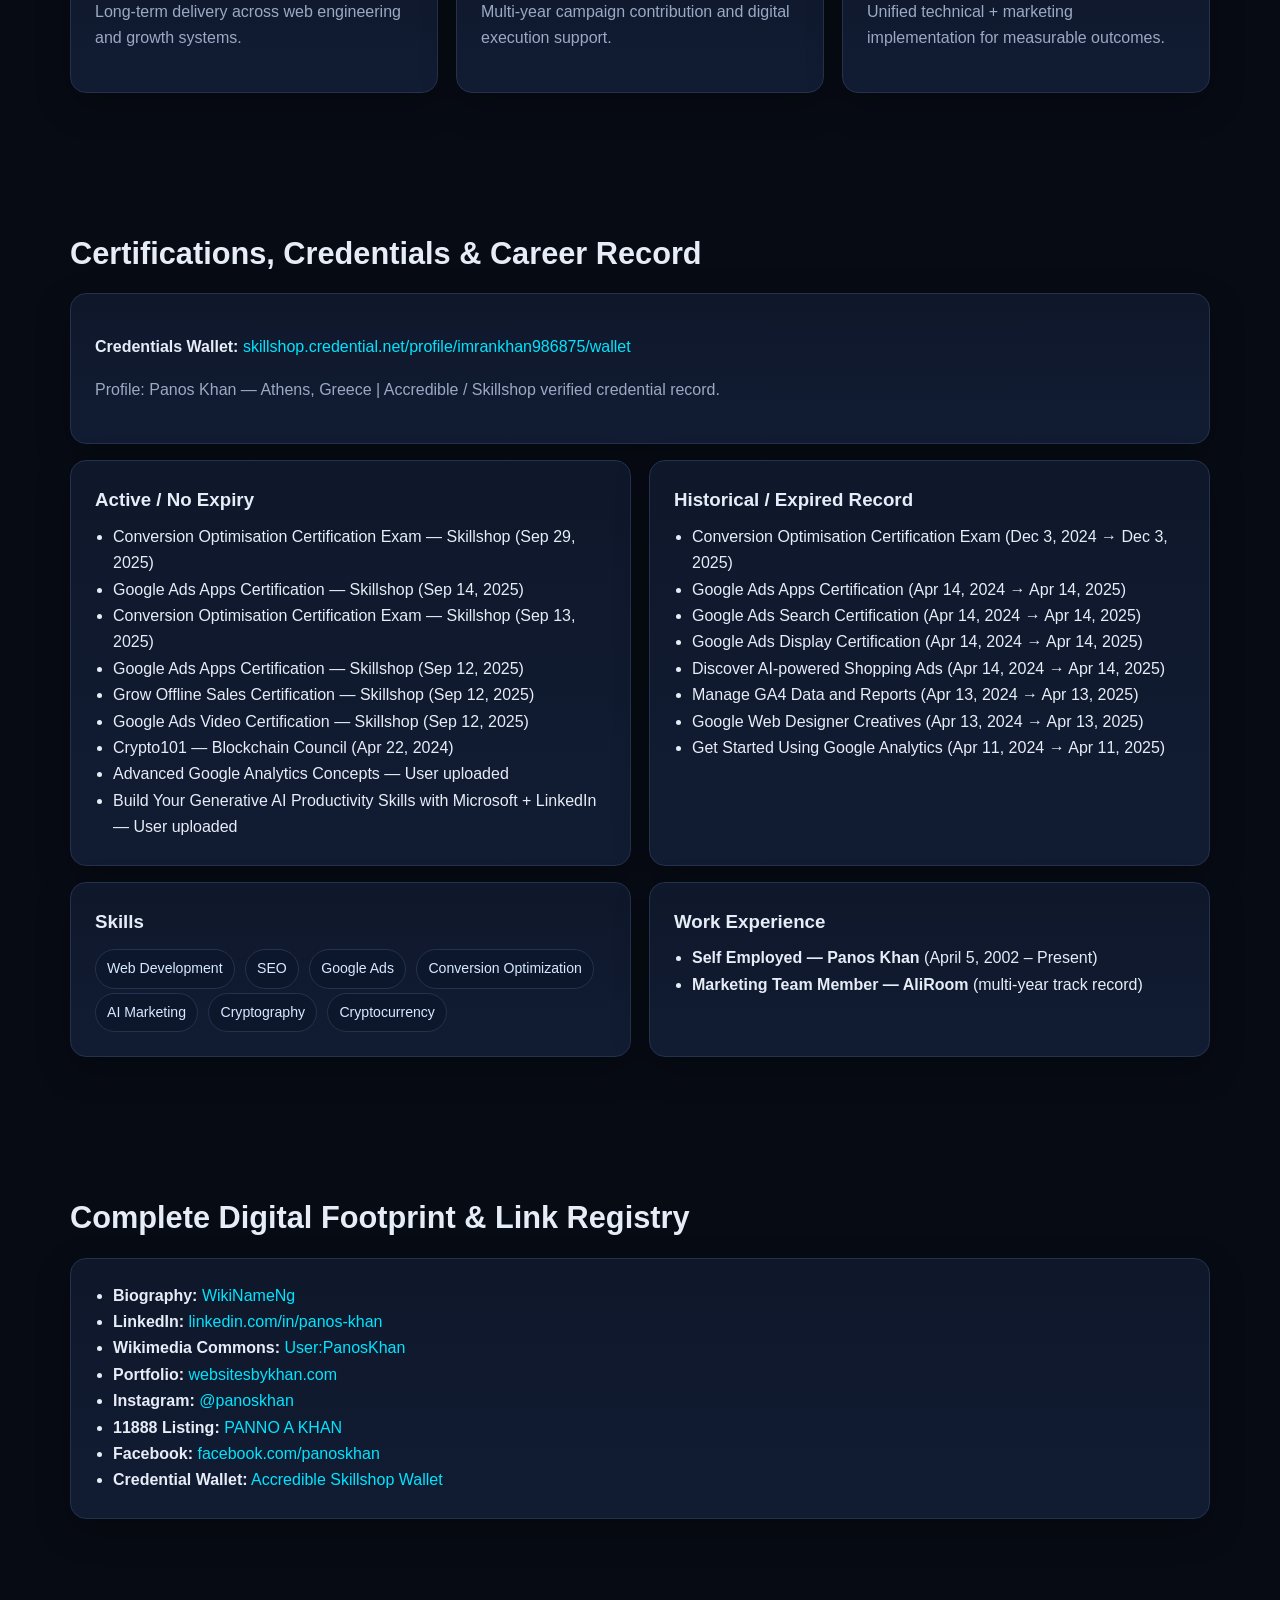
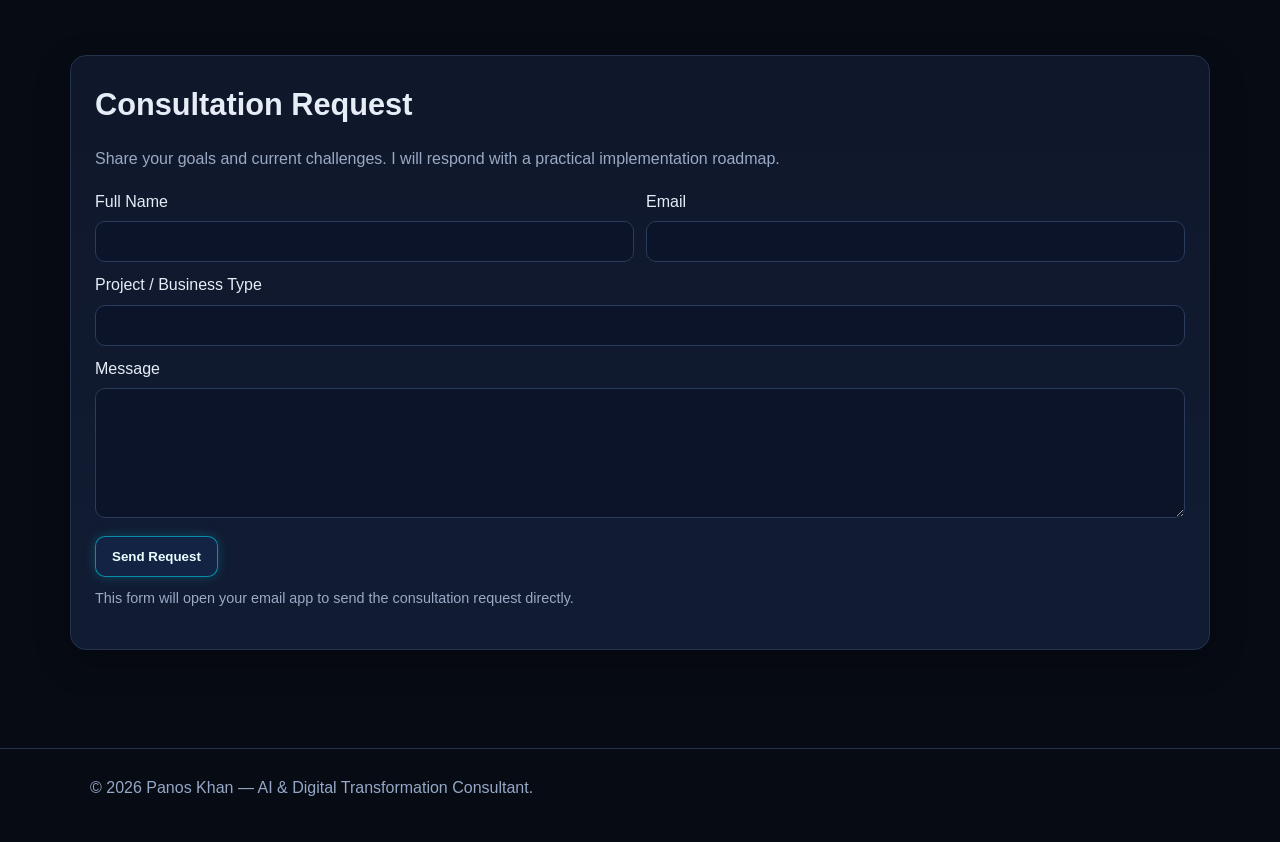
==== commit 86228f8a: "Merge pull request #32 from panoskhan/copilot/fix-pr-27-comments Fix duplicate `image` property in P" ====
--- a/index.html
+++ b/index.html
@@ -251,6 +251,7 @@
         "@id":"https://panoskhan.github.io/#person",
         "name":"Panos Khan",
         "url":"https://panoskhan.github.io/",
+        "image":"https://panoskhan.github.io/assets/profile.jpg",
         "jobTitle":"AI & Digital Transformation Consultant",
         "description":"Web Developer, Sales & Marketing Specialist, and Digital Transformation Consultant based in Greece.",
         "sameAs":[
@@ -263,7 +264,6 @@
           "https://www.facebook.com/panoskhan",
           "https://skillshop.credential.net/profile/imrankhan986875/wallet"
         ],
-        "image":"https://panoskhan.github.io/assets/profile.jpg",
         "address":{"@type":"PostalAddress","addressCountry":"GR"}
       },
       {
